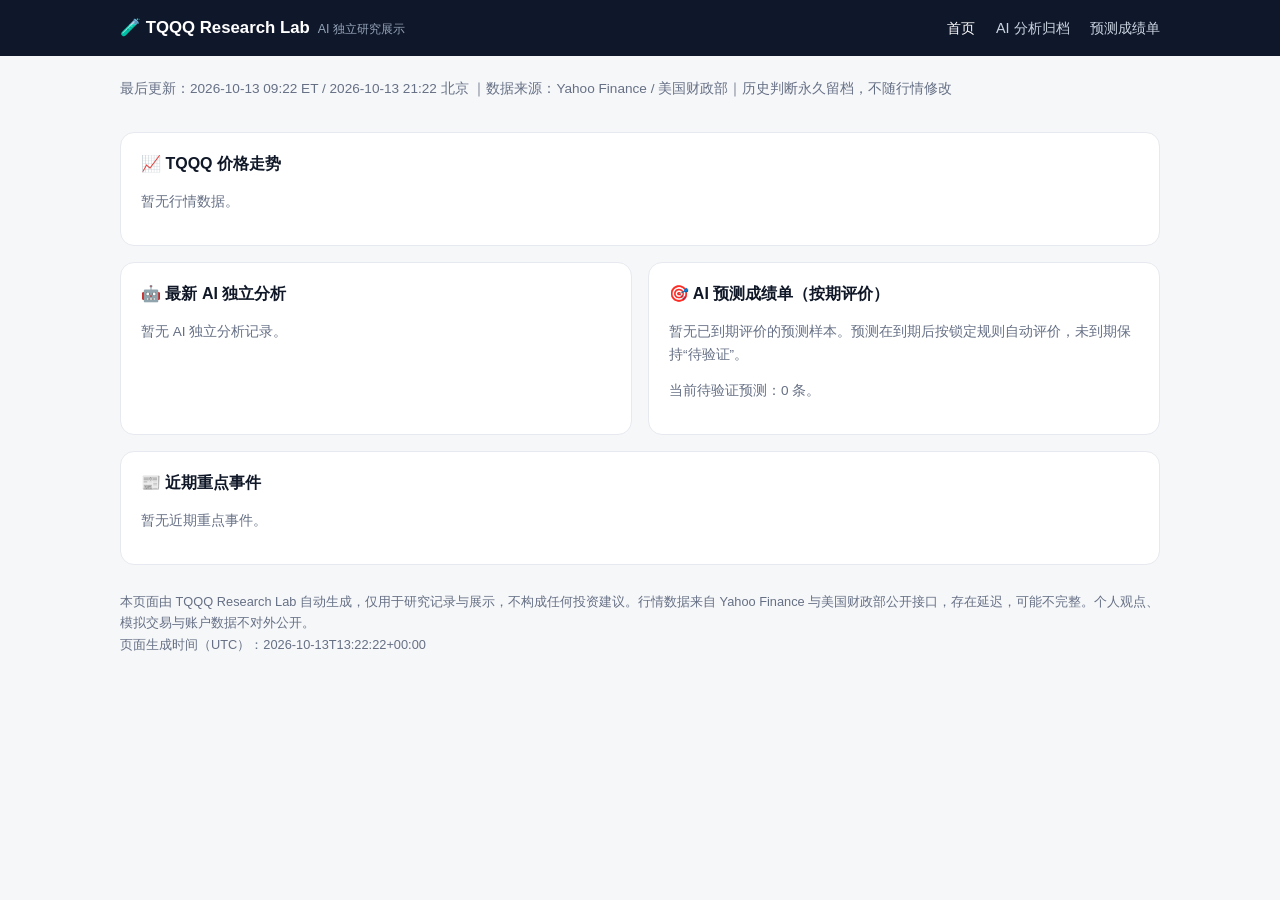
==== index.html @ 83ff10eb "site: 更新展示页 2026-10-13T13:22" ====
<!doctype html>
<html lang="zh-CN">
<head>
<meta charset="utf-8">
<meta name="viewport" content="width=device-width, initial-scale=1">
<title>TQQQ Research Lab · AI 独立研究展示</title>
<link rel="stylesheet" href="assets/style.css">
</head>
<body>
<header class="site-header"><div class="wrap">
  <div class="brand">🧪 TQQQ Research Lab<span class="tag">AI 独立研究展示</span></div>
  <nav>
    <a href="index.html" style="color:#fff">首页</a>
    <a href="analysis/index.html">AI 分析归档</a>
    <a href="forecasts.html">预测成绩单</a>
  </nav>
</div></header>
<main class="wrap">

<div class="meta">最后更新：2026-10-13 09:22 ET / 2026-10-13 21:22 北京
 ｜数据来源：Yahoo Finance / 美国财政部｜历史判断永久留档，不随行情修改</div>
<section class="grid"></section>
<section class="panel"><h3>📈 TQQQ 价格走势</h3><p class='muted'>暂无行情数据。</p></section>
<section class="two-col">
  <div class="panel"><h3>🤖 最新 AI 独立分析</h3><p class='muted'>暂无 AI 独立分析记录。</p></div>
  <div class="panel"><h3>🎯 AI 预测成绩单（按期评价）</h3><p class='muted'>暂无已到期评价的预测样本。预测在到期后按锁定规则自动评价，未到期保持“待验证”。</p><p class='muted'>当前待验证预测：0 条。</p></div>
</section>
<section class="panel"><h3>📰 近期重点事件</h3><p class='muted'>暂无近期重点事件。</p></section>

<footer>
  <div>本页面由 TQQQ Research Lab 自动生成，仅用于研究记录与展示，不构成任何投资建议。行情数据来自 Yahoo Finance 与美国财政部公开接口，存在延迟，可能不完整。个人观点、模拟交易与账户数据不对外公开。</div>
  <div>页面生成时间（UTC）：2026-10-13T13:22:22+00:00</div>
</footer>
</main>
</body>
</html>
---- assets/style.css ----
:root{--bg:#f6f7f9;--card:#ffffff;--line:#e6e9ef;--text:#101828;--muted:#667085;
  --bull:#1a7f37;--bull-bg:#e7f6ec;--bear:#b42318;--bear-bg:#fdecec;
  --neutral:#475467;--neutral-bg:#eef1f5;--uncertain:#b26a00;--uncertain-bg:#fff6e5;
  --accent:#1d4ed8;--accent-bg:#ecf3fd;}
*{box-sizing:border-box}
body{margin:0;background:var(--bg);color:var(--text);
  font-family:-apple-system,BlinkMacSystemFont,"Segoe UI","PingFang SC",
  "Microsoft YaHei",sans-serif;line-height:1.65}
.site-header{background:#0f172a;color:#fff;padding:14px 0}
.site-header .wrap{display:flex;justify-content:space-between;align-items:center;
  flex-wrap:wrap;gap:8px}
.brand{font-weight:700;font-size:1.05rem}
.brand .tag{font-weight:400;font-size:.78rem;color:#94a3b8;margin-left:8px}
.site-header nav a{color:#cbd5e1;margin-left:16px;text-decoration:none;font-size:.9rem}
.site-header nav a:hover{color:#fff}
.wrap{max-width:1080px;margin:0 auto;padding:0 20px}
main.wrap{padding-top:22px;padding-bottom:40px}
.meta{color:var(--muted);font-size:.85rem;margin-bottom:16px}
.grid{display:grid;grid-template-columns:repeat(auto-fit,minmax(150px,1fr));gap:12px}
.card{background:var(--card);border:1px solid var(--line);border-radius:12px;
  padding:12px 14px}
.card .k{color:var(--muted);font-size:.8rem}
.card .v{font-size:1.25rem;font-weight:700;margin-top:2px}
.card .d{font-size:.8rem;margin-top:2px}
.up{color:var(--bull)}.down{color:var(--bear)}
.panel{background:var(--card);border:1px solid var(--line);border-radius:14px;
  padding:18px 20px;margin-top:16px}
.panel h3{margin:0 0 10px 0;font-size:1rem}
.two-col{display:grid;grid-template-columns:1fr 1fr;gap:16px}
@media(max-width:820px){.two-col{grid-template-columns:1fr}}
.chip{display:inline-block;padding:2px 10px;border-radius:999px;font-size:.78rem;
  font-weight:600;margin-right:6px}
.bull{background:var(--bull-bg);color:var(--bull)}
.bear{background:var(--bear-bg);color:var(--bear)}
.neutral{background:var(--neutral-bg);color:var(--neutral)}
.uncertain{background:var(--uncertain-bg);color:var(--uncertain)}
.accent{background:var(--accent-bg);color:var(--accent)}
.muted{color:var(--muted);font-size:.85rem}
.bar{height:10px;border-radius:6px;background:var(--neutral-bg);overflow:hidden;
  margin:4px 0 10px}
.bar span{display:block;height:100%;background:var(--accent)}
table{width:100%;border-collapse:collapse;font-size:.86rem}
th,td{padding:6px 8px;border-bottom:1px solid var(--line);text-align:left}
th{color:var(--muted);font-weight:600}
details{border:1px solid var(--line);border-radius:10px;padding:8px 12px;
  margin-top:8px;background:#fff}
details summary{cursor:pointer;font-weight:600}
.hcall{border:1px solid var(--line);border-radius:12px;padding:12px;background:#fff}
.small{font-size:.82rem;color:var(--muted)}
footer{color:var(--muted);font-size:.8rem;margin-top:26px;line-height:1.7}
a{color:var(--accent)}
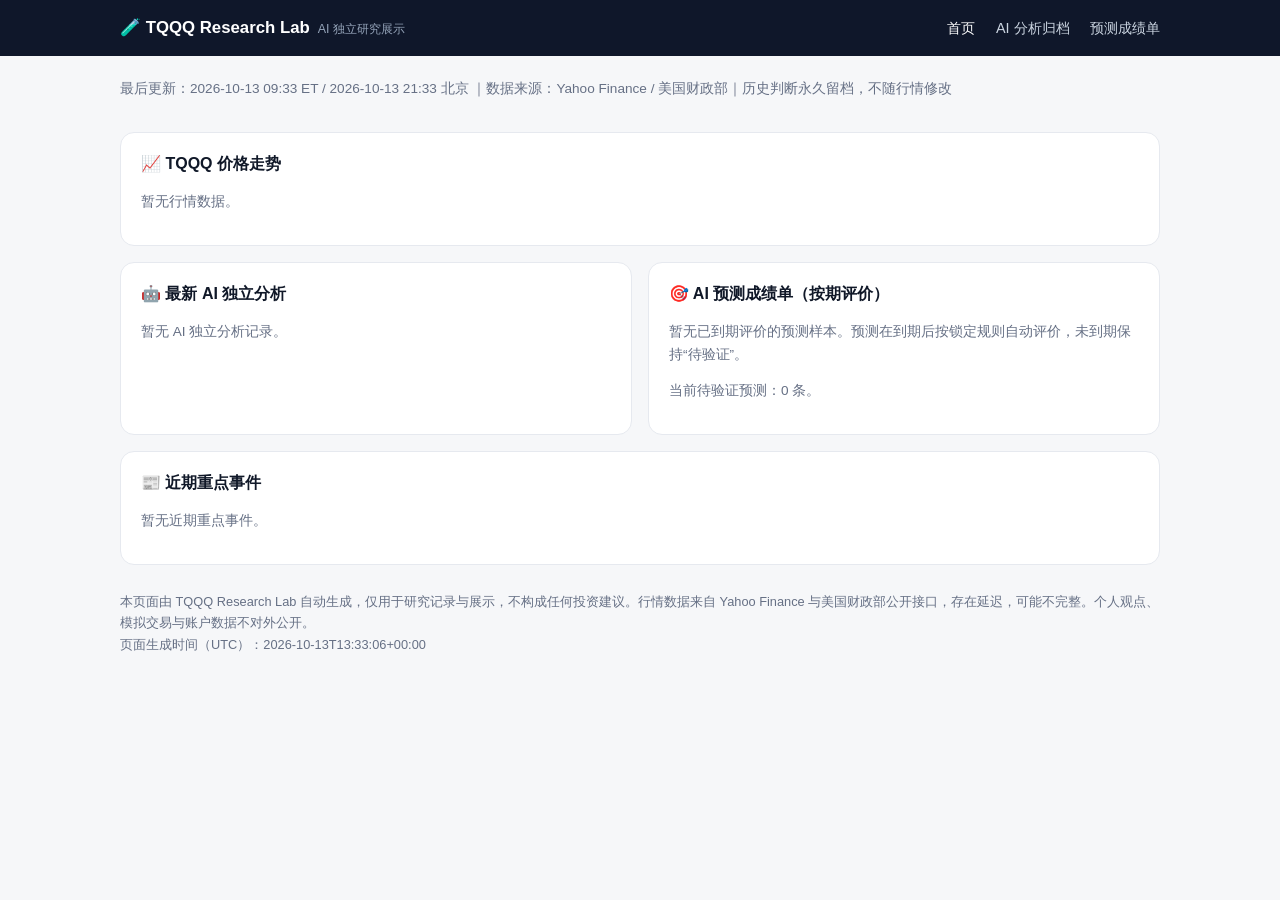
==== commit 01359d34: "site: 更新展示页 2026-10-13T13:33" ====
--- a/index.html
+++ b/index.html
@@ -17,7 +17,7 @@
 </div></header>
 <main class="wrap">
 
-<div class="meta">最后更新：2026-10-13 09:22 ET / 2026-10-13 21:22 北京
+<div class="meta">最后更新：2026-10-13 09:33 ET / 2026-10-13 21:33 北京
  ｜数据来源：Yahoo Finance / 美国财政部｜历史判断永久留档，不随行情修改</div>
 <section class="grid"></section>
 <section class="panel"><h3>📈 TQQQ 价格走势</h3><p class='muted'>暂无行情数据。</p></section>
@@ -29,7 +29,7 @@
 
 <footer>
   <div>本页面由 TQQQ Research Lab 自动生成，仅用于研究记录与展示，不构成任何投资建议。行情数据来自 Yahoo Finance 与美国财政部公开接口，存在延迟，可能不完整。个人观点、模拟交易与账户数据不对外公开。</div>
-  <div>页面生成时间（UTC）：2026-10-13T13:22:22+00:00</div>
+  <div>页面生成时间（UTC）：2026-10-13T13:33:06+00:00</div>
 </footer>
 </main>
 </body>
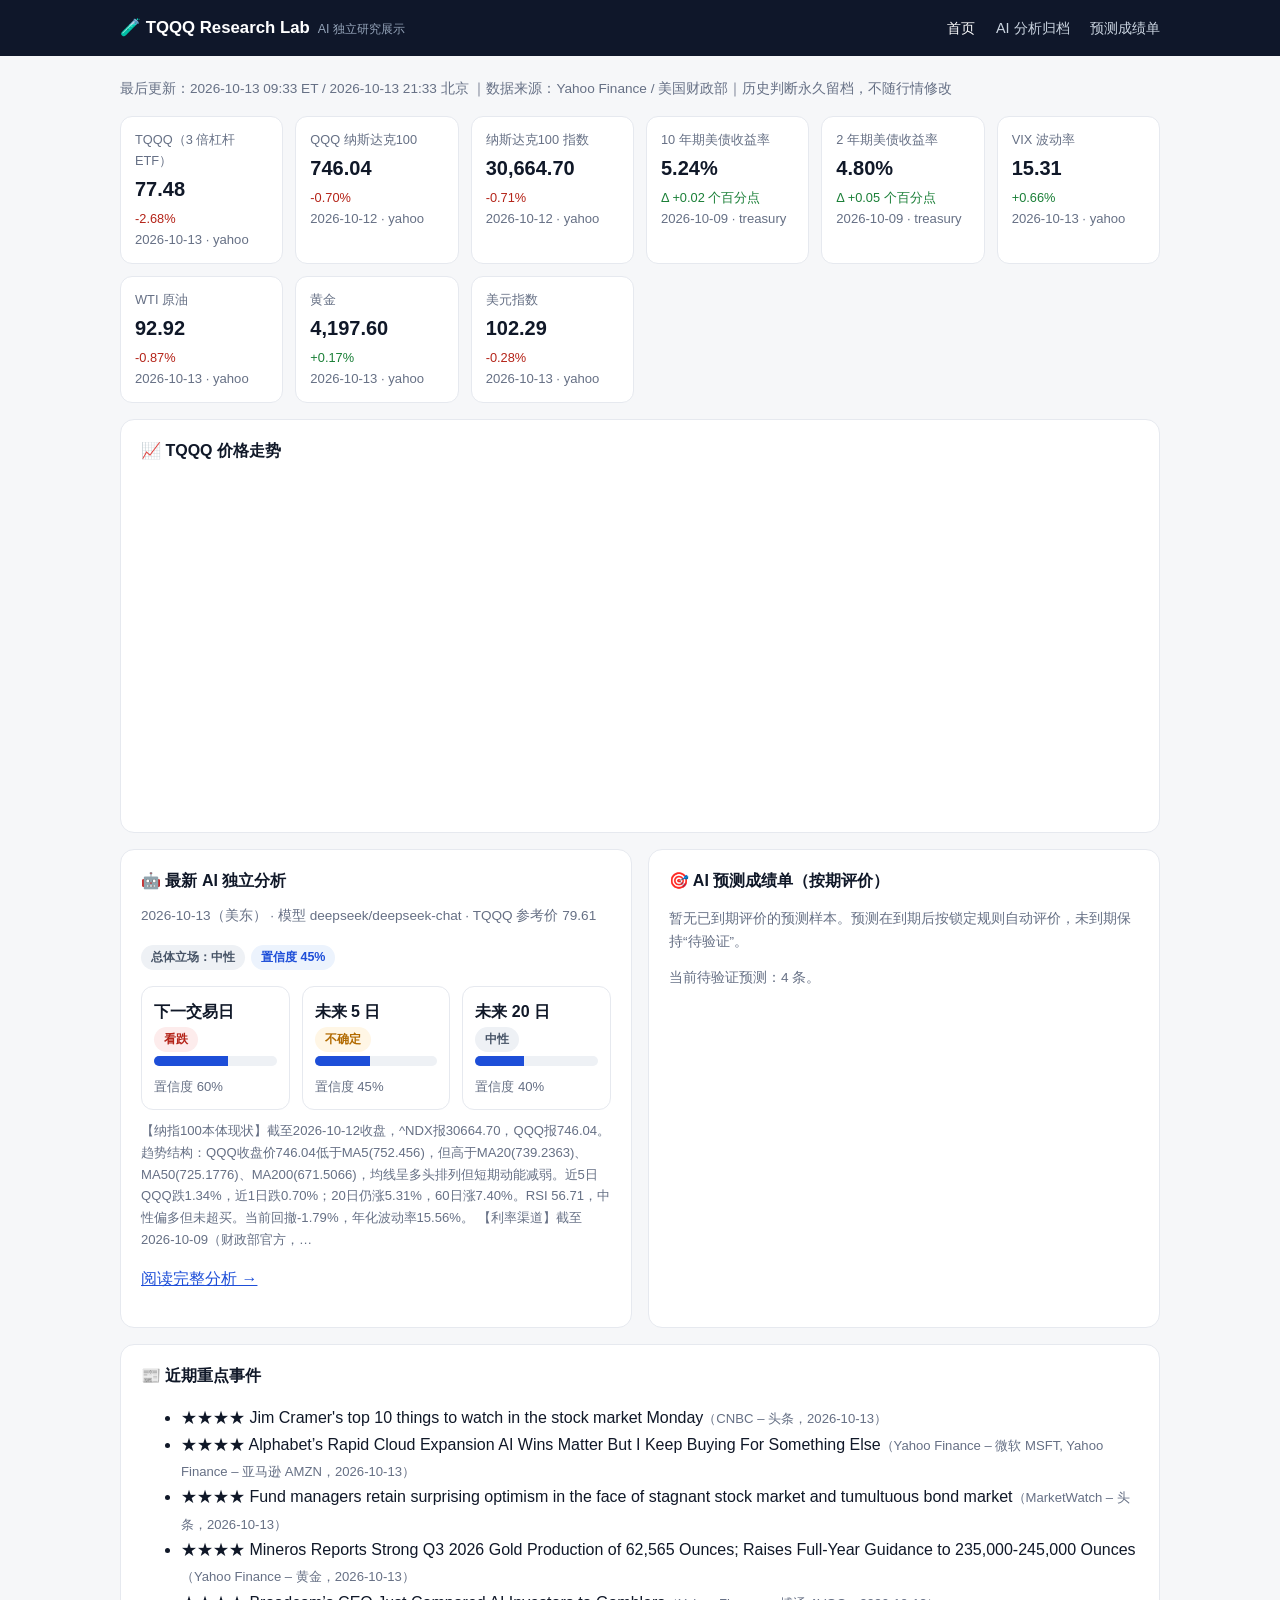
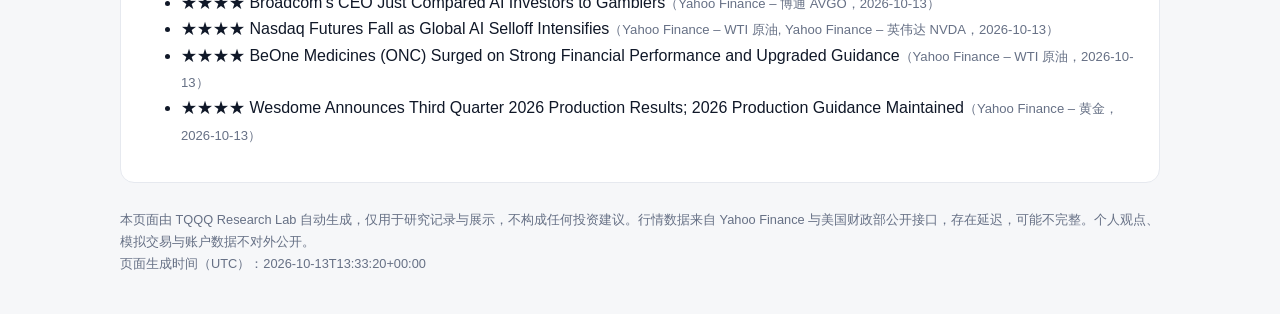
==== commit 63b35d69: "site: 更新展示页 2026-10-13T13:33" ====
--- a/index.html
+++ b/index.html
@@ -19,17 +19,20 @@
 
 <div class="meta">最后更新：2026-10-13 09:33 ET / 2026-10-13 21:33 北京
  ｜数据来源：Yahoo Finance / 美国财政部｜历史判断永久留档，不随行情修改</div>
-<section class="grid"></section>
-<section class="panel"><h3>📈 TQQQ 价格走势</h3><p class='muted'>暂无行情数据。</p></section>
+<section class="grid"><div class='card'><div class='k'>TQQQ（3 倍杠杆 ETF）</div><div class='v'>77.48</div><div class='d down'>-2.68%</div><div class='small'>2026-10-13 · yahoo</div></div><div class='card'><div class='k'>QQQ 纳斯达克100</div><div class='v'>746.04</div><div class='d down'>-0.70%</div><div class='small'>2026-10-12 · yahoo</div></div><div class='card'><div class='k'>纳斯达克100 指数</div><div class='v'>30,664.70</div><div class='d down'>-0.71%</div><div class='small'>2026-10-12 · yahoo</div></div><div class='card'><div class='k'>10 年期美债收益率</div><div class='v'>5.24%</div><div class='d up'>Δ +0.02 个百分点</div><div class='small'>2026-10-09 · treasury</div></div><div class='card'><div class='k'>2 年期美债收益率</div><div class='v'>4.80%</div><div class='d up'>Δ +0.05 个百分点</div><div class='small'>2026-10-09 · treasury</div></div><div class='card'><div class='k'>VIX 波动率</div><div class='v'>15.31</div><div class='d up'>+0.66%</div><div class='small'>2026-10-13 · yahoo</div></div><div class='card'><div class='k'>WTI 原油</div><div class='v'>92.92</div><div class='d down'>-0.87%</div><div class='small'>2026-10-13 · yahoo</div></div><div class='card'><div class='k'>黄金</div><div class='v'>4,197.60</div><div class='d up'>+0.17%</div><div class='small'>2026-10-13 · yahoo</div></div><div class='card'><div class='k'>美元指数</div><div class='v'>102.29</div><div class='d down'>-0.28%</div><div class='small'>2026-10-13 · yahoo</div></div></section>
+<section class="panel"><h3>📈 TQQQ 价格走势</h3><div style="height:340px; width:100%;">                        <script>window.PlotlyConfig = {MathJaxConfig: 'local'};</script>
+        <script charset="utf-8" src="https://cdn.plot.ly/plotly-4.1.1.min.js" integrity="sha256-O24V1F27f8pb0glCkelh3cVHLNiHAJ5gCaVtq2aNch8=" crossorigin="anonymous"></script>                <div id="89730c7a-fa90-43c0-b412-bf620b479df8" class="plotly-graph-div" style="height:100%; width:100%;"></div>            <script>                window.PLOTLYENV=window.PLOTLYENV || {};                                if (document.getElementById("89730c7a-fa90-43c0-b412-bf620b479df8")) {                    Plotly.newPlot(                        "89730c7a-fa90-43c0-b412-bf620b479df8",                        [{"fill":"tozeroy","fillcolor":"rgba(29,78,216,0.06)","line":{"color":"#1d4ed8","width":2},"name":"TQQQ","x":["2026-01-27","2026-01-28","2026-01-29","2026-01-30","2026-02-02","2026-02-03","2026-02-04","2026-02-05","2026-02-06","2026-02-09","2026-02-10","2026-02-11","2026-02-12","2026-02-13","2026-02-17","2026-02-18","2026-02-19","2026-02-20","2026-02-23","2026-02-24","2026-02-25","2026-02-26","2026-02-27","2026-03-02","2026-03-03","2026-03-04","2026-03-05","2026-03-06","2026-03-09","2026-03-10","2026-03-11","2026-03-12","2026-03-13","2026-03-16","2026-03-17","2026-03-18","2026-03-19","2026-03-20","2026-03-23","2026-03-24","2026-03-25","2026-03-26","2026-03-27","2026-03-30","2026-03-31","2026-04-01","2026-04-02","2026-04-06","2026-04-07","2026-04-08","2026-04-09","2026-04-10","2026-04-13","2026-04-14","2026-04-15","2026-04-16","2026-04-17","2026-04-20","2026-04-21","2026-04-22","2026-04-23","2026-04-24","2026-04-27","2026-04-28","2026-04-29","2026-04-30","2026-05-01","2026-05-04","2026-05-05","2026-05-06","2026-05-07","2026-05-08","2026-05-11","2026-05-12","2026-05-13","2026-05-14","2026-05-15","2026-05-18","2026-05-19","2026-05-20","2026-05-21","2026-05-22","2026-05-26","2026-05-27","2026-05-28","2026-05-29","2026-06-01","2026-06-02","2026-06-03","2026-06-04","2026-06-05","2026-06-08","2026-06-09","2026-06-10","2026-06-11","2026-06-12","2026-06-15","2026-06-16","2026-06-17","2026-06-18","2026-06-22","2026-06-23","2026-06-24","2026-06-25","2026-06-26","2026-06-29","2026-06-30","2026-07-01","2026-07-02","2026-07-06","2026-07-07","2026-07-08","2026-07-09","2026-07-10","2026-07-13","2026-07-14","2026-07-15","2026-07-16","2026-07-17","2026-07-20","2026-07-21","2026-07-22","2026-07-23","2026-07-24","2026-07-27","2026-07-28","2026-07-29","2026-07-30","2026-07-31","2026-08-03","2026-08-04","2026-08-05","2026-08-06","2026-08-07","2026-08-10","2026-08-11","2026-08-12","2026-08-13","2026-08-14","2026-08-17","2026-08-18","2026-08-19","2026-08-20","2026-08-21","2026-08-24","2026-08-25","2026-08-26","2026-08-27","2026-08-28","2026-08-31","2026-09-01","2026-09-02","2026-09-03","2026-09-04","2026-09-08","2026-09-09","2026-09-10","2026-09-11","2026-09-14","2026-09-15","2026-09-16","2026-09-17","2026-09-18","2026-09-21","2026-09-22","2026-09-23","2026-09-24","2026-09-25","2026-09-28","2026-09-29","2026-09-30","2026-10-01","2026-10-02","2026-10-05","2026-10-06","2026-10-07","2026-10-08","2026-10-09","2026-10-12","2026-10-13"],"y":[56.540000915527344,57.060001373291016,56.040000915527344,54.0,55.099998474121094,52.52000045776367,49.7599983215332,47.63999938964844,50.59000015258789,51.7400016784668,51.02000045776367,51.400001525878906,48.2599983215332,48.470001220703125,48.349998474121094,49.38999938964844,48.83000183105469,50.060001373291016,48.2400016784668,49.779998779296875,51.869998931884766,50.04999923706055,49.52000045776367,49.70000076293945,48.099998474121094,50.2599983215332,49.79999923706055,47.540000915527344,49.38999938964844,49.400001525878906,49.349998474121094,46.83000183105469,45.93000030517578,47.459999084472656,48.15999984741211,46.099998474121094,45.689998626708984,43.08000183105469,44.56999969482422,43.619998931884766,44.38999938964844,41.22999954223633,38.779998779296875,37.88999938964844,41.68000030517578,43.22999954223633,43.33000183105469,44.099998474121094,44.150001525878906,48.0,48.959999084472656,49.16999816894531,50.65999984741211,53.40999984741211,55.650001525878906,56.43000030517578,58.59000015258789,58.08000183105469,57.400001525878906,60.209999084472656,59.220001220703125,62.560001373291016,62.63999938964844,60.7400016784668,61.86000061035156,63.540000915527344,65.30000305175781,64.91000366210938,67.38999938964844,71.56999969482422,71.33999633789062,76.27999877929688,76.95999908447266,74.95999908447266,77.23999786376953,78.94999694824219,75.33999633789062,74.31999969482422,72.93000030517578,76.51000213623047,76.94999694824219,77.83999633789062,81.94999694824219,81.66999816894531,83.68000030517578,84.55999755859375,86.04000091552734,87.22000122070312,86.55999755859375,85.22000122070312,73.05000305175781,76.2699966430664,73.72000122070312,69.2699966430664,76.01000213623047,77.5199966430664,84.58999633789062,79.93000030517578,77.54000091552734,82.87000274658203,82.58000183105469,74.44000244140625,73.30000305175781,74.94999694824219,71.83000183105469,77.19000244140625,81.0,77.45999908447266,73.3499984741211,76.41999816894531,72.2300033569336,72.72000122070312,76.33999633789062,77.02999877929688,72.63999938964844,75.0199966430664,74.44000244140625,70.73999786376953,67.52999877929688,67.6500015258789,71.37000274658203,70.27999877929688,66.30000305175781,64.0,63.400001525878906,61.560001373291016,57.75,63.29999923706055,64.62000274658203,67.95999908447266,74.81999969482422,72.83999633789062,72.02999877929688,74.47000122070312,73.80000305175781,73.05999755859375,74.5999984741211,77.1500015258789,76.79000091552734,76.4000015258789,72.52999877929688,72.05999755859375,70.4800033569336,71.16999816894531,69.01000213623047,70.2699966430664,70.47000122070312,73.30000305175781,71.8499984741211,71.91999816894531,69.1500015258789,69.5999984741211,72.02999877929688,72.37000274658203,72.16000366210938,71.55000305175781,69.20999908447266,70.9800033569336,69.2699966430664,67.9000015258789,67.93000030517578,71.37999725341797,72.63999938964844,78.91000366210938,80.83000183105469,78.66000366210938,78.58000183105469,79.5999984741211,77.04000091552734,77.45999908447266,78.02999877929688,78.7300033569336,81.01000213623047,83.12000274658203,84.25,83.62000274658203,80.2300033569336,81.27999877929688,79.61000061035156,77.4800033569336],"type":"scatter"}],                        {"height":340,"margin":{"b":30,"l":40,"r":12,"t":28},"showlegend":false,"template":{"data":{"barpolar":[{"marker":{"line":{"color":"white","width":0.5},"pattern":{"fillmode":"overlay","size":10,"solidity":0.2}},"type":"barpolar"}],"bar":[{"error_x":{"color":"#2a3f5f"},"error_y":{"color":"#2a3f5f"},"marker":{"line":{"color":"white","width":0.5},"pattern":{"fillmode":"overlay","size":10,"solidity":0.2}},"type":"bar"}],"carpet":[{"aaxis":{"endlinecolor":"#2a3f5f","gridcolor":"#C8D4E3","linecolor":"#C8D4E3","minorgridcolor":"#C8D4E3","startlinecolor":"#2a3f5f"},"baxis":{"endlinecolor":"#2a3f5f","gridcolor":"#C8D4E3","linecolor":"#C8D4E3","minorgridcolor":"#C8D4E3","startlinecolor":"#2a3f5f"},"type":"carpet"}],"choropleth":[{"colorbar":{"outlinewidth":0,"ticks":""},"type":"choropleth"}],"contourcarpet":[{"colorbar":{"outlinewidth":0,"ticks":""},"type":"contourcarpet"}],"contour":[{"colorbar":{"outlinewidth":0,"ticks":""},"colorscale":[[0.0,"#0d0887"],[0.1111111111111111,"#46039f"],[0.2222222222222222,"#7201a8"],[0.3333333333333333,"#9c179e"],[0.4444444444444444,"#bd3786"],[0.5555555555555556,"#d8576b"],[0.6666666666666666,"#ed7953"],[0.7777777777777778,"#fb9f3a"],[0.8888888888888888,"#fdca26"],[1.0,"#f0f921"]],"type":"contour"}],"heatmap":[{"colorbar":{"outlinewidth":0,"ticks":""},"colorscale":[[0.0,"#0d0887"],[0.1111111111111111,"#46039f"],[0.2222222222222222,"#7201a8"],[0.3333333333333333,"#9c179e"],[0.4444444444444444,"#bd3786"],[0.5555555555555556,"#d8576b"],[0.6666666666666666,"#ed7953"],[0.7777777777777778,"#fb9f3a"],[0.8888888888888888,"#fdca26"],[1.0,"#f0f921"]],"type":"heatmap"}],"histogram2dcontour":[{"colorbar":{"outlinewidth":0,"ticks":""},"colorscale":[[0.0,"#0d0887"],[0.1111111111111111,"#46039f"],[0.2222222222222222,"#7201a8"],[0.3333333333333333,"#9c179e"],[0.4444444444444444,"#bd3786"],[0.5555555555555556,"#d8576b"],[0.6666666666666666,"#ed7953"],[0.7777777777777778,"#fb9f3a"],[0.8888888888888888,"#fdca26"],[1.0,"#f0f921"]],"type":"histogram2dcontour"}],"histogram2d":[{"colorbar":{"outlinewidth":0,"ticks":""},"colorscale":[[0.0,"#0d0887"],[0.1111111111111111,"#46039f"],[0.2222222222222222,"#7201a8"],[0.3333333333333333,"#9c179e"],[0.4444444444444444,"#bd3786"],[0.5555555555555556,"#d8576b"],[0.6666666666666666,"#ed7953"],[0.7777777777777778,"#fb9f3a"],[0.8888888888888888,"#fdca26"],[1.0,"#f0f921"]],"type":"histogram2d"}],"histogram":[{"marker":{"pattern":{"fillmode":"overlay","size":10,"solidity":0.2}},"type":"histogram"}],"mesh3d":[{"colorbar":{"outlinewidth":0,"ticks":""},"type":"mesh3d"}],"parcoords":[{"line":{"colorbar":{"outlinewidth":0,"ticks":""}},"type":"parcoords"}],"pie":[{"automargin":true,"type":"pie"}],"scatter3d":[{"line":{"colorbar":{"outlinewidth":0,"ticks":""}},"marker":{"colorbar":{"outlinewidth":0,"ticks":""}},"type":"scatter3d"}],"scattercarpet":[{"marker":{"colorbar":{"outlinewidth":0,"ticks":""}},"type":"scattercarpet"}],"scattergeo":[{"marker":{"colorbar":{"outlinewidth":0,"ticks":""}},"type":"scattergeo"}],"scattergl":[{"marker":{"colorbar":{"outlinewidth":0,"ticks":""}},"type":"scattergl"}],"scattermap":[{"marker":{"colorbar":{"outlinewidth":0,"ticks":""}},"type":"scattermap"}],"scatterpolargl":[{"marker":{"colorbar":{"outlinewidth":0,"ticks":""}},"type":"scatterpolargl"}],"scatterpolar":[{"marker":{"colorbar":{"outlinewidth":0,"ticks":""}},"type":"scatterpolar"}],"scatter":[{"fillpattern":{"fillmode":"overlay","size":10,"solidity":0.2},"type":"scatter"}],"scatterternary":[{"marker":{"colorbar":{"outlinewidth":0,"ticks":""}},"type":"scatterternary"}],"surface":[{"colorbar":{"outlinewidth":0,"ticks":""},"colorscale":[[0.0,"#0d0887"],[0.1111111111111111,"#46039f"],[0.2222222222222222,"#7201a8"],[0.3333333333333333,"#9c179e"],[0.4444444444444444,"#bd3786"],[0.5555555555555556,"#d8576b"],[0.6666666666666666,"#ed7953"],[0.7777777777777778,"#fb9f3a"],[0.8888888888888888,"#fdca26"],[1.0,"#f0f921"]],"type":"surface"}],"table":[{"cells":{"fill":{"color":"#EBF0F8"},"line":{"color":"white"}},"header":{"fill":{"color":"#C8D4E3"},"line":{"color":"white"}},"type":"table"}]},"layout":{"annotationdefaults":{"arrowcolor":"#2a3f5f","arrowhead":0,"arrowwidth":1},"autotypenumbers":"strict","coloraxis":{"colorbar":{"outlinewidth":0,"ticks":""}},"colorscale":{"diverging":[[0,"#8e0152"],[0.1,"#c51b7d"],[0.2,"#de77ae"],[0.3,"#f1b6da"],[0.4,"#fde0ef"],[0.5,"#f7f7f7"],[0.6,"#e6f5d0"],[0.7,"#b8e186"],[0.8,"#7fbc41"],[0.9,"#4d9221"],[1,"#276419"]],"sequential":[[0.0,"#0d0887"],[0.1111111111111111,"#46039f"],[0.2222222222222222,"#7201a8"],[0.3333333333333333,"#9c179e"],[0.4444444444444444,"#bd3786"],[0.5555555555555556,"#d8576b"],[0.6666666666666666,"#ed7953"],[0.7777777777777778,"#fb9f3a"],[0.8888888888888888,"#fdca26"],[1.0,"#f0f921"]],"sequentialminus":[[0.0,"#0d0887"],[0.1111111111111111,"#46039f"],[0.2222222222222222,"#7201a8"],[0.3333333333333333,"#9c179e"],[0.4444444444444444,"#bd3786"],[0.5555555555555556,"#d8576b"],[0.6666666666666666,"#ed7953"],[0.7777777777777778,"#fb9f3a"],[0.8888888888888888,"#fdca26"],[1.0,"#f0f921"]]},"colorway":["#636efa","#EF553B","#00cc96","#ab63fa","#FFA15A","#19d3f3","#FF6692","#B6E880","#FF97FF","#FECB52"],"font":{"color":"#2a3f5f"},"geo":{"bgcolor":"white","lakecolor":"white","landcolor":"white","showlakes":true,"showland":true,"subunitcolor":"#C8D4E3"},"hoverlabel":{"align":"left"},"hovermode":"closest","paper_bgcolor":"white","plot_bgcolor":"white","polar":{"angularaxis":{"gridcolor":"#EBF0F8","linecolor":"#EBF0F8","ticks":""},"bgcolor":"white","radialaxis":{"gridcolor":"#EBF0F8","linecolor":"#EBF0F8","ticks":""}},"scene":{"xaxis":{"backgroundcolor":"white","gridcolor":"#DFE8F3","gridwidth":2,"linecolor":"#EBF0F8","showbackground":true,"ticks":"","zerolinecolor":"#EBF0F8"},"yaxis":{"backgroundcolor":"white","gridcolor":"#DFE8F3","gridwidth":2,"linecolor":"#EBF0F8","showbackground":true,"ticks":"","zerolinecolor":"#EBF0F8"},"zaxis":{"backgroundcolor":"white","gridcolor":"#DFE8F3","gridwidth":2,"linecolor":"#EBF0F8","showbackground":true,"ticks":"","zerolinecolor":"#EBF0F8"}},"shapedefaults":{"line":{"color":"#2a3f5f"}},"ternary":{"aaxis":{"gridcolor":"#DFE8F3","linecolor":"#A2B1C6","ticks":""},"baxis":{"gridcolor":"#DFE8F3","linecolor":"#A2B1C6","ticks":""},"bgcolor":"white","caxis":{"gridcolor":"#DFE8F3","linecolor":"#A2B1C6","ticks":""}},"title":{"x":0.05},"xaxis":{"automargin":true,"gridcolor":"#EBF0F8","linecolor":"#EBF0F8","ticks":"","title":{"standoff":15},"zerolinecolor":"#EBF0F8","zerolinewidth":2},"yaxis":{"automargin":true,"gridcolor":"#EBF0F8","linecolor":"#EBF0F8","ticks":"","title":{"standoff":15},"zerolinecolor":"#EBF0F8","zerolinewidth":2}}},"title":{"text":"TQQQ \u8fd1 180 \u4e2a\u4ea4\u6613\u65e5"}},                        {"displayModeBar": false, "staticPlot": true, "responsive": true}                    )                };            </script>        </div></section>
 <section class="two-col">
-  <div class="panel"><h3>🤖 最新 AI 独立分析</h3><p class='muted'>暂无 AI 独立分析记录。</p></div>
-  <div class="panel"><h3>🎯 AI 预测成绩单（按期评价）</h3><p class='muted'>暂无已到期评价的预测样本。预测在到期后按锁定规则自动评价，未到期保持“待验证”。</p><p class='muted'>当前待验证预测：0 条。</p></div>
+  <div class="panel"><h3>🤖 最新 AI 独立分析</h3><div class='muted'>2026-10-13（美东） · 模型 deepseek/deepseek-chat · TQQQ 参考价 79.61</div><p><span class='chip neutral'>总体立场：中性</span><span class='chip accent'>置信度 45%</span></p><div class='grid' style='grid-template-columns:repeat(3,1fr)'><div class='hcall'><b>下一交易日</b><span class='chip bear'>看跌</span><div class='bar'><span style='width:60%'></span></div><div class='small'>置信度 60%</div></div><div class='hcall'><b>未来 5 日</b><span class='chip uncertain'>不确定</span><div class='bar'><span style='width:45%'></span></div><div class='small'>置信度 45%</div></div><div class='hcall'><b>未来 20 日</b><span class='chip neutral'>中性</span><div class='bar'><span style='width:40%'></span></div><div class='small'>置信度 40%</div></div></div><p class='small' style='margin-top:10px'>【纳指100本体现状】截至2026-10-12收盘，^NDX报30664.70，QQQ报746.04。趋势结构：QQQ收盘价746.04低于MA5(752.456)，但高于MA20(739.2363)、MA50(725.1776)、MA200(671.5066)，均线呈多头排列但短期动能减弱。近5日QQQ跌1.34%，近1日跌0.70%；20日仍涨5.31%，60日涨7.40%。RSI 56.71，中性偏多但未超买。当前回撤-1.79%，年化波动率15.56%。
+
+【利率渠道】截至2026-10-09（财政部官方，…</p><p><a href='analysis/2026-10-13.html'>阅读完整分析 →</a></p></div>
+  <div class="panel"><h3>🎯 AI 预测成绩单（按期评价）</h3><p class='muted'>暂无已到期评价的预测样本。预测在到期后按锁定规则自动评价，未到期保持“待验证”。</p><p class='muted'>当前待验证预测：4 条。</p></div>
 </section>
-<section class="panel"><h3>📰 近期重点事件</h3><p class='muted'>暂无近期重点事件。</p></section>
+<section class="panel"><h3>📰 近期重点事件</h3><ul><li>★★★★ Jim Cramer&#x27;s top 10 things to watch in the stock market Monday<span class='small'>（CNBC – 头条，2026-10-13）</span></li><li>★★★★ Alphabet’s Rapid Cloud Expansion AI Wins Matter But I Keep Buying For Something Else<span class='small'>（Yahoo Finance – 微软 MSFT, Yahoo Finance – 亚马逊 AMZN，2026-10-13）</span></li><li>★★★★ Fund managers retain surprising optimism in the face of stagnant stock market and tumultuous bond market<span class='small'>（MarketWatch – 头条，2026-10-13）</span></li><li>★★★★ Mineros Reports Strong Q3 2026 Gold Production of 62,565 Ounces;  Raises Full-Year Guidance to 235,000-245,000 Ounces<span class='small'>（Yahoo Finance – 黄金，2026-10-13）</span></li><li>★★★★ Broadcom’s CEO Just Compared AI Investors to Gamblers<span class='small'>（Yahoo Finance – 博通 AVGO，2026-10-13）</span></li><li>★★★★ Nasdaq Futures Fall as Global AI Selloff Intensifies<span class='small'>（Yahoo Finance – WTI 原油, Yahoo Finance – 英伟达 NVDA，2026-10-13）</span></li><li>★★★★ BeOne Medicines (ONC) Surged on Strong Financial Performance and Upgraded Guidance<span class='small'>（Yahoo Finance – WTI 原油，2026-10-13）</span></li><li>★★★★ Wesdome Announces Third Quarter 2026 Production Results; 2026 Production Guidance Maintained<span class='small'>（Yahoo Finance – 黄金，2026-10-13）</span></li></ul></section>
 
 <footer>
   <div>本页面由 TQQQ Research Lab 自动生成，仅用于研究记录与展示，不构成任何投资建议。行情数据来自 Yahoo Finance 与美国财政部公开接口，存在延迟，可能不完整。个人观点、模拟交易与账户数据不对外公开。</div>
-  <div>页面生成时间（UTC）：2026-10-13T13:33:06+00:00</div>
+  <div>页面生成时间（UTC）：2026-10-13T13:33:20+00:00</div>
 </footer>
 </main>
 </body>
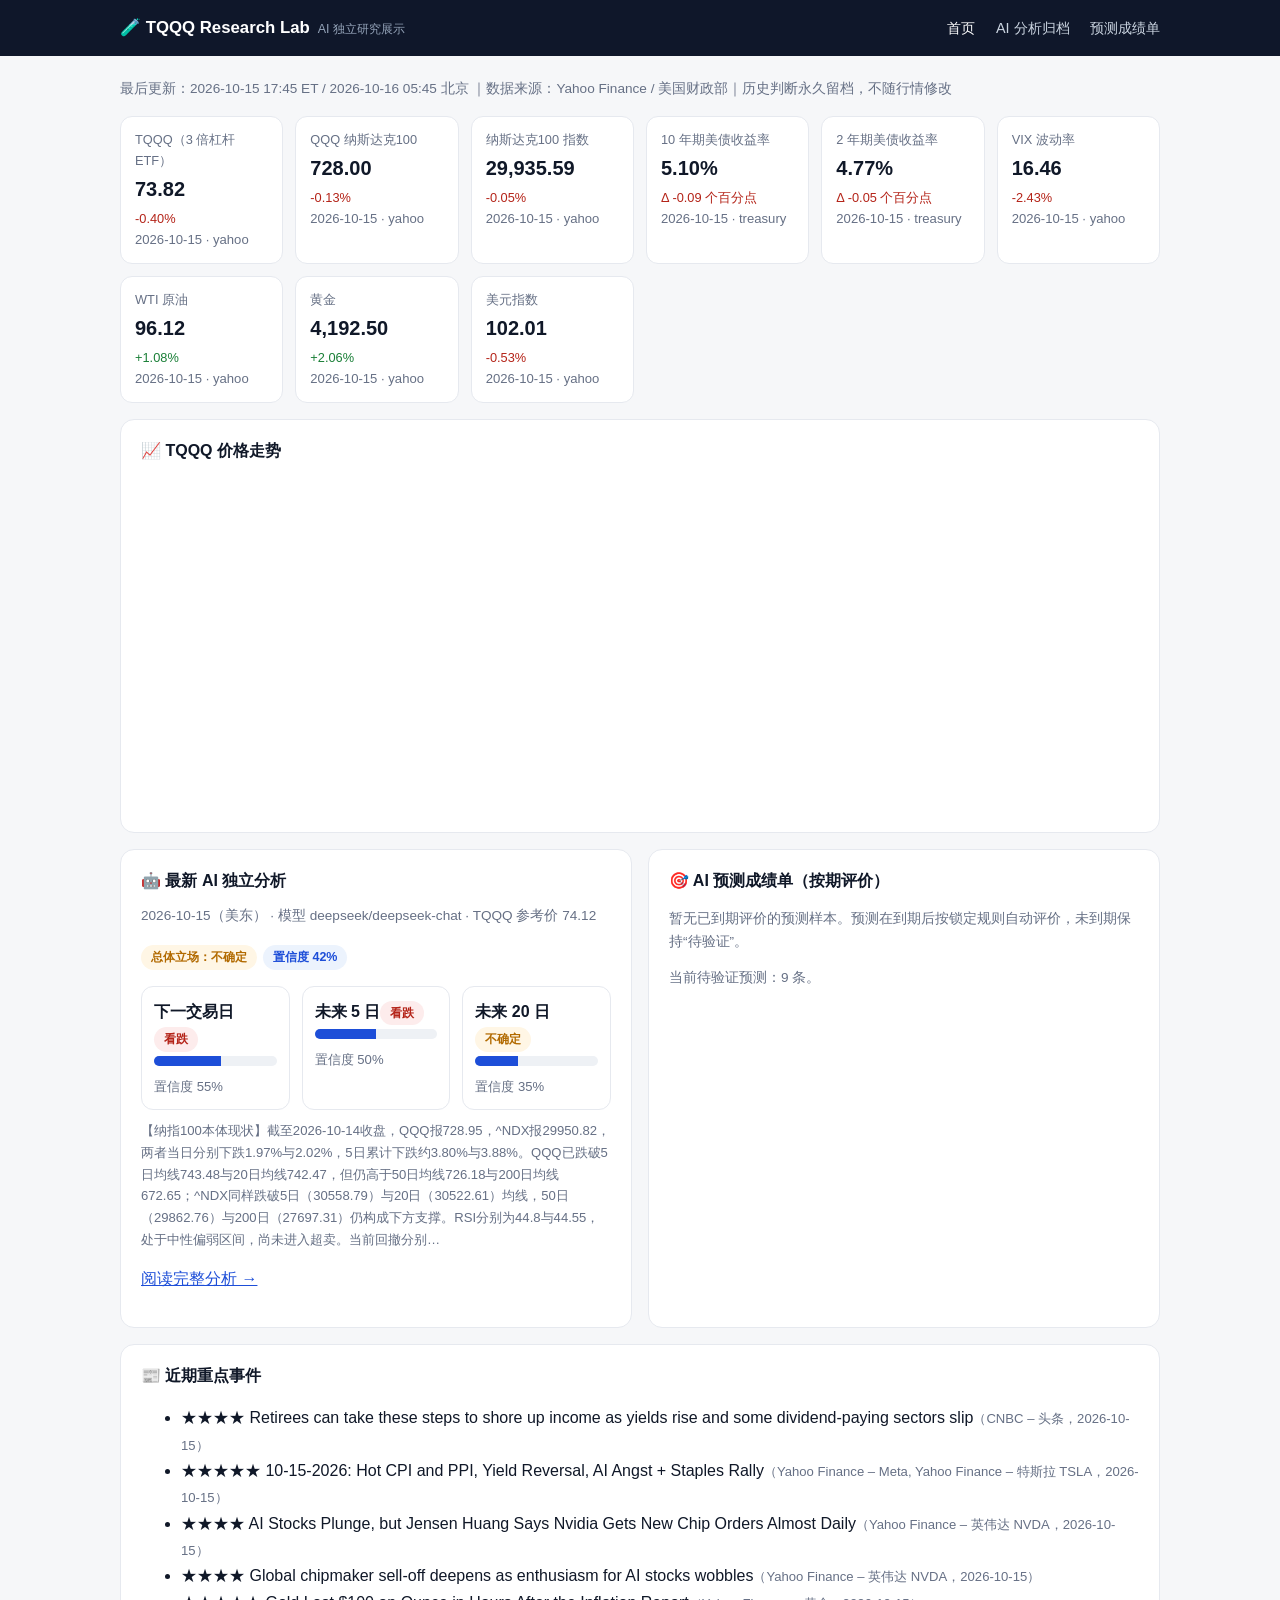
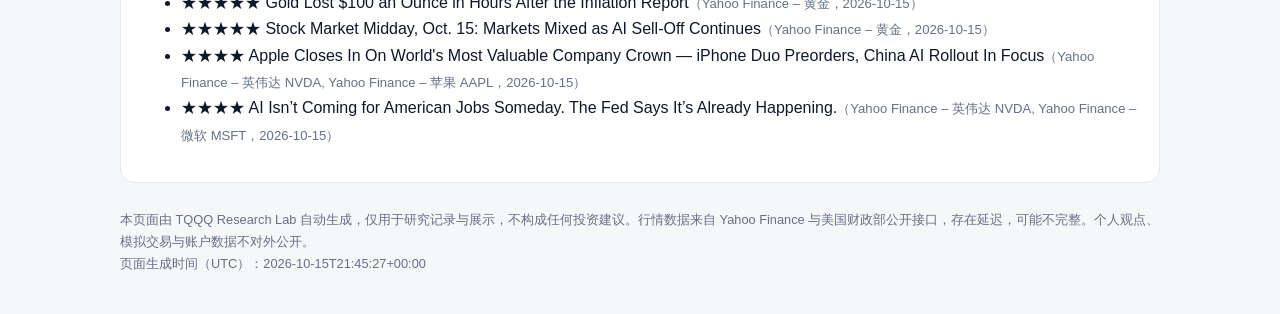
==== commit 52197375: "site: 更新展示页 2026-10-15T21:45" ====
--- a/index.html
+++ b/index.html
@@ -17,22 +17,20 @@
 </div></header>
 <main class="wrap">
 
-<div class="meta">最后更新：2026-10-13 09:33 ET / 2026-10-13 21:33 北京
+<div class="meta">最后更新：2026-10-15 17:45 ET / 2026-10-16 05:45 北京
  ｜数据来源：Yahoo Finance / 美国财政部｜历史判断永久留档，不随行情修改</div>
-<section class="grid"><div class='card'><div class='k'>TQQQ（3 倍杠杆 ETF）</div><div class='v'>77.48</div><div class='d down'>-2.68%</div><div class='small'>2026-10-13 · yahoo</div></div><div class='card'><div class='k'>QQQ 纳斯达克100</div><div class='v'>746.04</div><div class='d down'>-0.70%</div><div class='small'>2026-10-12 · yahoo</div></div><div class='card'><div class='k'>纳斯达克100 指数</div><div class='v'>30,664.70</div><div class='d down'>-0.71%</div><div class='small'>2026-10-12 · yahoo</div></div><div class='card'><div class='k'>10 年期美债收益率</div><div class='v'>5.24%</div><div class='d up'>Δ +0.02 个百分点</div><div class='small'>2026-10-09 · treasury</div></div><div class='card'><div class='k'>2 年期美债收益率</div><div class='v'>4.80%</div><div class='d up'>Δ +0.05 个百分点</div><div class='small'>2026-10-09 · treasury</div></div><div class='card'><div class='k'>VIX 波动率</div><div class='v'>15.31</div><div class='d up'>+0.66%</div><div class='small'>2026-10-13 · yahoo</div></div><div class='card'><div class='k'>WTI 原油</div><div class='v'>92.92</div><div class='d down'>-0.87%</div><div class='small'>2026-10-13 · yahoo</div></div><div class='card'><div class='k'>黄金</div><div class='v'>4,197.60</div><div class='d up'>+0.17%</div><div class='small'>2026-10-13 · yahoo</div></div><div class='card'><div class='k'>美元指数</div><div class='v'>102.29</div><div class='d down'>-0.28%</div><div class='small'>2026-10-13 · yahoo</div></div></section>
+<section class="grid"><div class='card'><div class='k'>TQQQ（3 倍杠杆 ETF）</div><div class='v'>73.82</div><div class='d down'>-0.40%</div><div class='small'>2026-10-15 · yahoo</div></div><div class='card'><div class='k'>QQQ 纳斯达克100</div><div class='v'>728.00</div><div class='d down'>-0.13%</div><div class='small'>2026-10-15 · yahoo</div></div><div class='card'><div class='k'>纳斯达克100 指数</div><div class='v'>29,935.59</div><div class='d down'>-0.05%</div><div class='small'>2026-10-15 · yahoo</div></div><div class='card'><div class='k'>10 年期美债收益率</div><div class='v'>5.10%</div><div class='d down'>Δ -0.09 个百分点</div><div class='small'>2026-10-15 · treasury</div></div><div class='card'><div class='k'>2 年期美债收益率</div><div class='v'>4.77%</div><div class='d down'>Δ -0.05 个百分点</div><div class='small'>2026-10-15 · treasury</div></div><div class='card'><div class='k'>VIX 波动率</div><div class='v'>16.46</div><div class='d down'>-2.43%</div><div class='small'>2026-10-15 · yahoo</div></div><div class='card'><div class='k'>WTI 原油</div><div class='v'>96.12</div><div class='d up'>+1.08%</div><div class='small'>2026-10-15 · yahoo</div></div><div class='card'><div class='k'>黄金</div><div class='v'>4,192.50</div><div class='d up'>+2.06%</div><div class='small'>2026-10-15 · yahoo</div></div><div class='card'><div class='k'>美元指数</div><div class='v'>102.01</div><div class='d down'>-0.53%</div><div class='small'>2026-10-15 · yahoo</div></div></section>
 <section class="panel"><h3>📈 TQQQ 价格走势</h3><div style="height:340px; width:100%;">                        <script>window.PlotlyConfig = {MathJaxConfig: 'local'};</script>
-        <script charset="utf-8" src="https://cdn.plot.ly/plotly-4.1.1.min.js" integrity="sha256-O24V1F27f8pb0glCkelh3cVHLNiHAJ5gCaVtq2aNch8=" crossorigin="anonymous"></script>                <div id="89730c7a-fa90-43c0-b412-bf620b479df8" class="plotly-graph-div" style="height:100%; width:100%;"></div>            <script>                window.PLOTLYENV=window.PLOTLYENV || {};                                if (document.getElementById("89730c7a-fa90-43c0-b412-bf620b479df8")) {                    Plotly.newPlot(                        "89730c7a-fa90-43c0-b412-bf620b479df8",                        [{"fill":"tozeroy","fillcolor":"rgba(29,78,216,0.06)","line":{"color":"#1d4ed8","width":2},"name":"TQQQ","x":["2026-01-27","2026-01-28","2026-01-29","2026-01-30","2026-02-02","2026-02-03","2026-02-04","2026-02-05","2026-02-06","2026-02-09","2026-02-10","2026-02-11","2026-02-12","2026-02-13","2026-02-17","2026-02-18","2026-02-19","2026-02-20","2026-02-23","2026-02-24","2026-02-25","2026-02-26","2026-02-27","2026-03-02","2026-03-03","2026-03-04","2026-03-05","2026-03-06","2026-03-09","2026-03-10","2026-03-11","2026-03-12","2026-03-13","2026-03-16","2026-03-17","2026-03-18","2026-03-19","2026-03-20","2026-03-23","2026-03-24","2026-03-25","2026-03-26","2026-03-27","2026-03-30","2026-03-31","2026-04-01","2026-04-02","2026-04-06","2026-04-07","2026-04-08","2026-04-09","2026-04-10","2026-04-13","2026-04-14","2026-04-15","2026-04-16","2026-04-17","2026-04-20","2026-04-21","2026-04-22","2026-04-23","2026-04-24","2026-04-27","2026-04-28","2026-04-29","2026-04-30","2026-05-01","2026-05-04","2026-05-05","2026-05-06","2026-05-07","2026-05-08","2026-05-11","2026-05-12","2026-05-13","2026-05-14","2026-05-15","2026-05-18","2026-05-19","2026-05-20","2026-05-21","2026-05-22","2026-05-26","2026-05-27","2026-05-28","2026-05-29","2026-06-01","2026-06-02","2026-06-03","2026-06-04","2026-06-05","2026-06-08","2026-06-09","2026-06-10","2026-06-11","2026-06-12","2026-06-15","2026-06-16","2026-06-17","2026-06-18","2026-06-22","2026-06-23","2026-06-24","2026-06-25","2026-06-26","2026-06-29","2026-06-30","2026-07-01","2026-07-02","2026-07-06","2026-07-07","2026-07-08","2026-07-09","2026-07-10","2026-07-13","2026-07-14","2026-07-15","2026-07-16","2026-07-17","2026-07-20","2026-07-21","2026-07-22","2026-07-23","2026-07-24","2026-07-27","2026-07-28","2026-07-29","2026-07-30","2026-07-31","2026-08-03","2026-08-04","2026-08-05","2026-08-06","2026-08-07","2026-08-10","2026-08-11","2026-08-12","2026-08-13","2026-08-14","2026-08-17","2026-08-18","2026-08-19","2026-08-20","2026-08-21","2026-08-24","2026-08-25","2026-08-26","2026-08-27","2026-08-28","2026-08-31","2026-09-01","2026-09-02","2026-09-03","2026-09-04","2026-09-08","2026-09-09","2026-09-10","2026-09-11","2026-09-14","2026-09-15","2026-09-16","2026-09-17","2026-09-18","2026-09-21","2026-09-22","2026-09-23","2026-09-24","2026-09-25","2026-09-28","2026-09-29","2026-09-30","2026-10-01","2026-10-02","2026-10-05","2026-10-06","2026-10-07","2026-10-08","2026-10-09","2026-10-12","2026-10-13"],"y":[56.540000915527344,57.060001373291016,56.040000915527344,54.0,55.099998474121094,52.52000045776367,49.7599983215332,47.63999938964844,50.59000015258789,51.7400016784668,51.02000045776367,51.400001525878906,48.2599983215332,48.470001220703125,48.349998474121094,49.38999938964844,48.83000183105469,50.060001373291016,48.2400016784668,49.779998779296875,51.869998931884766,50.04999923706055,49.52000045776367,49.70000076293945,48.099998474121094,50.2599983215332,49.79999923706055,47.540000915527344,49.38999938964844,49.400001525878906,49.349998474121094,46.83000183105469,45.93000030517578,47.459999084472656,48.15999984741211,46.099998474121094,45.689998626708984,43.08000183105469,44.56999969482422,43.619998931884766,44.38999938964844,41.22999954223633,38.779998779296875,37.88999938964844,41.68000030517578,43.22999954223633,43.33000183105469,44.099998474121094,44.150001525878906,48.0,48.959999084472656,49.16999816894531,50.65999984741211,53.40999984741211,55.650001525878906,56.43000030517578,58.59000015258789,58.08000183105469,57.400001525878906,60.209999084472656,59.220001220703125,62.560001373291016,62.63999938964844,60.7400016784668,61.86000061035156,63.540000915527344,65.30000305175781,64.91000366210938,67.38999938964844,71.56999969482422,71.33999633789062,76.27999877929688,76.95999908447266,74.95999908447266,77.23999786376953,78.94999694824219,75.33999633789062,74.31999969482422,72.93000030517578,76.51000213623047,76.94999694824219,77.83999633789062,81.94999694824219,81.66999816894531,83.68000030517578,84.55999755859375,86.04000091552734,87.22000122070312,86.55999755859375,85.22000122070312,73.05000305175781,76.2699966430664,73.72000122070312,69.2699966430664,76.01000213623047,77.5199966430664,84.58999633789062,79.93000030517578,77.54000091552734,82.87000274658203,82.58000183105469,74.44000244140625,73.30000305175781,74.94999694824219,71.83000183105469,77.19000244140625,81.0,77.45999908447266,73.3499984741211,76.41999816894531,72.2300033569336,72.72000122070312,76.33999633789062,77.02999877929688,72.63999938964844,75.0199966430664,74.44000244140625,70.73999786376953,67.52999877929688,67.6500015258789,71.37000274658203,70.27999877929688,66.30000305175781,64.0,63.400001525878906,61.560001373291016,57.75,63.29999923706055,64.62000274658203,67.95999908447266,74.81999969482422,72.83999633789062,72.02999877929688,74.47000122070312,73.80000305175781,73.05999755859375,74.5999984741211,77.1500015258789,76.79000091552734,76.4000015258789,72.52999877929688,72.05999755859375,70.4800033569336,71.16999816894531,69.01000213623047,70.2699966430664,70.47000122070312,73.30000305175781,71.8499984741211,71.91999816894531,69.1500015258789,69.5999984741211,72.02999877929688,72.37000274658203,72.16000366210938,71.55000305175781,69.20999908447266,70.9800033569336,69.2699966430664,67.9000015258789,67.93000030517578,71.37999725341797,72.63999938964844,78.91000366210938,80.83000183105469,78.66000366210938,78.58000183105469,79.5999984741211,77.04000091552734,77.45999908447266,78.02999877929688,78.7300033569336,81.01000213623047,83.12000274658203,84.25,83.62000274658203,80.2300033569336,81.27999877929688,79.61000061035156,77.4800033569336],"type":"scatter"}],                        {"height":340,"margin":{"b":30,"l":40,"r":12,"t":28},"showlegend":false,"template":{"data":{"barpolar":[{"marker":{"line":{"color":"white","width":0.5},"pattern":{"fillmode":"overlay","size":10,"solidity":0.2}},"type":"barpolar"}],"bar":[{"error_x":{"color":"#2a3f5f"},"error_y":{"color":"#2a3f5f"},"marker":{"line":{"color":"white","width":0.5},"pattern":{"fillmode":"overlay","size":10,"solidity":0.2}},"type":"bar"}],"carpet":[{"aaxis":{"endlinecolor":"#2a3f5f","gridcolor":"#C8D4E3","linecolor":"#C8D4E3","minorgridcolor":"#C8D4E3","startlinecolor":"#2a3f5f"},"baxis":{"endlinecolor":"#2a3f5f","gridcolor":"#C8D4E3","linecolor":"#C8D4E3","minorgridcolor":"#C8D4E3","startlinecolor":"#2a3f5f"},"type":"carpet"}],"choropleth":[{"colorbar":{"outlinewidth":0,"ticks":""},"type":"choropleth"}],"contourcarpet":[{"colorbar":{"outlinewidth":0,"ticks":""},"type":"contourcarpet"}],"contour":[{"colorbar":{"outlinewidth":0,"ticks":""},"colorscale":[[0.0,"#0d0887"],[0.1111111111111111,"#46039f"],[0.2222222222222222,"#7201a8"],[0.3333333333333333,"#9c179e"],[0.4444444444444444,"#bd3786"],[0.5555555555555556,"#d8576b"],[0.6666666666666666,"#ed7953"],[0.7777777777777778,"#fb9f3a"],[0.8888888888888888,"#fdca26"],[1.0,"#f0f921"]],"type":"contour"}],"heatmap":[{"colorbar":{"outlinewidth":0,"ticks":""},"colorscale":[[0.0,"#0d0887"],[0.1111111111111111,"#46039f"],[0.2222222222222222,"#7201a8"],[0.3333333333333333,"#9c179e"],[0.4444444444444444,"#bd3786"],[0.5555555555555556,"#d8576b"],[0.6666666666666666,"#ed7953"],[0.7777777777777778,"#fb9f3a"],[0.8888888888888888,"#fdca26"],[1.0,"#f0f921"]],"type":"heatmap"}],"histogram2dcontour":[{"colorbar":{"outlinewidth":0,"ticks":""},"colorscale":[[0.0,"#0d0887"],[0.1111111111111111,"#46039f"],[0.2222222222222222,"#7201a8"],[0.3333333333333333,"#9c179e"],[0.4444444444444444,"#bd3786"],[0.5555555555555556,"#d8576b"],[0.6666666666666666,"#ed7953"],[0.7777777777777778,"#fb9f3a"],[0.8888888888888888,"#fdca26"],[1.0,"#f0f921"]],"type":"histogram2dcontour"}],"histogram2d":[{"colorbar":{"outlinewidth":0,"ticks":""},"colorscale":[[0.0,"#0d0887"],[0.1111111111111111,"#46039f"],[0.2222222222222222,"#7201a8"],[0.3333333333333333,"#9c179e"],[0.4444444444444444,"#bd3786"],[0.5555555555555556,"#d8576b"],[0.6666666666666666,"#ed7953"],[0.7777777777777778,"#fb9f3a"],[0.8888888888888888,"#fdca26"],[1.0,"#f0f921"]],"type":"histogram2d"}],"histogram":[{"marker":{"pattern":{"fillmode":"overlay","size":10,"solidity":0.2}},"type":"histogram"}],"mesh3d":[{"colorbar":{"outlinewidth":0,"ticks":""},"type":"mesh3d"}],"parcoords":[{"line":{"colorbar":{"outlinewidth":0,"ticks":""}},"type":"parcoords"}],"pie":[{"automargin":true,"type":"pie"}],"scatter3d":[{"line":{"colorbar":{"outlinewidth":0,"ticks":""}},"marker":{"colorbar":{"outlinewidth":0,"ticks":""}},"type":"scatter3d"}],"scattercarpet":[{"marker":{"colorbar":{"outlinewidth":0,"ticks":""}},"type":"scattercarpet"}],"scattergeo":[{"marker":{"colorbar":{"outlinewidth":0,"ticks":""}},"type":"scattergeo"}],"scattergl":[{"marker":{"colorbar":{"outlinewidth":0,"ticks":""}},"type":"scattergl"}],"scattermap":[{"marker":{"colorbar":{"outlinewidth":0,"ticks":""}},"type":"scattermap"}],"scatterpolargl":[{"marker":{"colorbar":{"outlinewidth":0,"ticks":""}},"type":"scatterpolargl"}],"scatterpolar":[{"marker":{"colorbar":{"outlinewidth":0,"ticks":""}},"type":"scatterpolar"}],"scatter":[{"fillpattern":{"fillmode":"overlay","size":10,"solidity":0.2},"type":"scatter"}],"scatterternary":[{"marker":{"colorbar":{"outlinewidth":0,"ticks":""}},"type":"scatterternary"}],"surface":[{"colorbar":{"outlinewidth":0,"ticks":""},"colorscale":[[0.0,"#0d0887"],[0.1111111111111111,"#46039f"],[0.2222222222222222,"#7201a8"],[0.3333333333333333,"#9c179e"],[0.4444444444444444,"#bd3786"],[0.5555555555555556,"#d8576b"],[0.6666666666666666,"#ed7953"],[0.7777777777777778,"#fb9f3a"],[0.8888888888888888,"#fdca26"],[1.0,"#f0f921"]],"type":"surface"}],"table":[{"cells":{"fill":{"color":"#EBF0F8"},"line":{"color":"white"}},"header":{"fill":{"color":"#C8D4E3"},"line":{"color":"white"}},"type":"table"}]},"layout":{"annotationdefaults":{"arrowcolor":"#2a3f5f","arrowhead":0,"arrowwidth":1},"autotypenumbers":"strict","coloraxis":{"colorbar":{"outlinewidth":0,"ticks":""}},"colorscale":{"diverging":[[0,"#8e0152"],[0.1,"#c51b7d"],[0.2,"#de77ae"],[0.3,"#f1b6da"],[0.4,"#fde0ef"],[0.5,"#f7f7f7"],[0.6,"#e6f5d0"],[0.7,"#b8e186"],[0.8,"#7fbc41"],[0.9,"#4d9221"],[1,"#276419"]],"sequential":[[0.0,"#0d0887"],[0.1111111111111111,"#46039f"],[0.2222222222222222,"#7201a8"],[0.3333333333333333,"#9c179e"],[0.4444444444444444,"#bd3786"],[0.5555555555555556,"#d8576b"],[0.6666666666666666,"#ed7953"],[0.7777777777777778,"#fb9f3a"],[0.8888888888888888,"#fdca26"],[1.0,"#f0f921"]],"sequentialminus":[[0.0,"#0d0887"],[0.1111111111111111,"#46039f"],[0.2222222222222222,"#7201a8"],[0.3333333333333333,"#9c179e"],[0.4444444444444444,"#bd3786"],[0.5555555555555556,"#d8576b"],[0.6666666666666666,"#ed7953"],[0.7777777777777778,"#fb9f3a"],[0.8888888888888888,"#fdca26"],[1.0,"#f0f921"]]},"colorway":["#636efa","#EF553B","#00cc96","#ab63fa","#FFA15A","#19d3f3","#FF6692","#B6E880","#FF97FF","#FECB52"],"font":{"color":"#2a3f5f"},"geo":{"bgcolor":"white","lakecolor":"white","landcolor":"white","showlakes":true,"showland":true,"subunitcolor":"#C8D4E3"},"hoverlabel":{"align":"left"},"hovermode":"closest","paper_bgcolor":"white","plot_bgcolor":"white","polar":{"angularaxis":{"gridcolor":"#EBF0F8","linecolor":"#EBF0F8","ticks":""},"bgcolor":"white","radialaxis":{"gridcolor":"#EBF0F8","linecolor":"#EBF0F8","ticks":""}},"scene":{"xaxis":{"backgroundcolor":"white","gridcolor":"#DFE8F3","gridwidth":2,"linecolor":"#EBF0F8","showbackground":true,"ticks":"","zerolinecolor":"#EBF0F8"},"yaxis":{"backgroundcolor":"white","gridcolor":"#DFE8F3","gridwidth":2,"linecolor":"#EBF0F8","showbackground":true,"ticks":"","zerolinecolor":"#EBF0F8"},"zaxis":{"backgroundcolor":"white","gridcolor":"#DFE8F3","gridwidth":2,"linecolor":"#EBF0F8","showbackground":true,"ticks":"","zerolinecolor":"#EBF0F8"}},"shapedefaults":{"line":{"color":"#2a3f5f"}},"ternary":{"aaxis":{"gridcolor":"#DFE8F3","linecolor":"#A2B1C6","ticks":""},"baxis":{"gridcolor":"#DFE8F3","linecolor":"#A2B1C6","ticks":""},"bgcolor":"white","caxis":{"gridcolor":"#DFE8F3","linecolor":"#A2B1C6","ticks":""}},"title":{"x":0.05},"xaxis":{"automargin":true,"gridcolor":"#EBF0F8","linecolor":"#EBF0F8","ticks":"","title":{"standoff":15},"zerolinecolor":"#EBF0F8","zerolinewidth":2},"yaxis":{"automargin":true,"gridcolor":"#EBF0F8","linecolor":"#EBF0F8","ticks":"","title":{"standoff":15},"zerolinecolor":"#EBF0F8","zerolinewidth":2}}},"title":{"text":"TQQQ \u8fd1 180 \u4e2a\u4ea4\u6613\u65e5"}},                        {"displayModeBar": false, "staticPlot": true, "responsive": true}                    )                };            </script>        </div></section>
+        <script charset="utf-8" src="https://cdn.plot.ly/plotly-4.1.1.min.js" integrity="sha256-O24V1F27f8pb0glCkelh3cVHLNiHAJ5gCaVtq2aNch8=" crossorigin="anonymous"></script>                <div id="56992f39-3103-4e6e-84a5-742df1bf3da1" class="plotly-graph-div" style="height:100%; width:100%;"></div>            <script>                window.PLOTLYENV=window.PLOTLYENV || {};                                if (document.getElementById("56992f39-3103-4e6e-84a5-742df1bf3da1")) {                    Plotly.newPlot(                        "56992f39-3103-4e6e-84a5-742df1bf3da1",                        [{"fill":"tozeroy","fillcolor":"rgba(29,78,216,0.06)","line":{"color":"#1d4ed8","width":2},"name":"TQQQ","x":["2026-01-29","2026-01-30","2026-02-02","2026-02-03","2026-02-04","2026-02-05","2026-02-06","2026-02-09","2026-02-10","2026-02-11","2026-02-12","2026-02-13","2026-02-17","2026-02-18","2026-02-19","2026-02-20","2026-02-23","2026-02-24","2026-02-25","2026-02-26","2026-02-27","2026-03-02","2026-03-03","2026-03-04","2026-03-05","2026-03-06","2026-03-09","2026-03-10","2026-03-11","2026-03-12","2026-03-13","2026-03-16","2026-03-17","2026-03-18","2026-03-19","2026-03-20","2026-03-23","2026-03-24","2026-03-25","2026-03-26","2026-03-27","2026-03-30","2026-03-31","2026-04-01","2026-04-02","2026-04-06","2026-04-07","2026-04-08","2026-04-09","2026-04-10","2026-04-13","2026-04-14","2026-04-15","2026-04-16","2026-04-17","2026-04-20","2026-04-21","2026-04-22","2026-04-23","2026-04-24","2026-04-27","2026-04-28","2026-04-29","2026-04-30","2026-05-01","2026-05-04","2026-05-05","2026-05-06","2026-05-07","2026-05-08","2026-05-11","2026-05-12","2026-05-13","2026-05-14","2026-05-15","2026-05-18","2026-05-19","2026-05-20","2026-05-21","2026-05-22","2026-05-26","2026-05-27","2026-05-28","2026-05-29","2026-06-01","2026-06-02","2026-06-03","2026-06-04","2026-06-05","2026-06-08","2026-06-09","2026-06-10","2026-06-11","2026-06-12","2026-06-15","2026-06-16","2026-06-17","2026-06-18","2026-06-22","2026-06-23","2026-06-24","2026-06-25","2026-06-26","2026-06-29","2026-06-30","2026-07-01","2026-07-02","2026-07-06","2026-07-07","2026-07-08","2026-07-09","2026-07-10","2026-07-13","2026-07-14","2026-07-15","2026-07-16","2026-07-17","2026-07-20","2026-07-21","2026-07-22","2026-07-23","2026-07-24","2026-07-27","2026-07-28","2026-07-29","2026-07-30","2026-07-31","2026-08-03","2026-08-04","2026-08-05","2026-08-06","2026-08-07","2026-08-10","2026-08-11","2026-08-12","2026-08-13","2026-08-14","2026-08-17","2026-08-18","2026-08-19","2026-08-20","2026-08-21","2026-08-24","2026-08-25","2026-08-26","2026-08-27","2026-08-28","2026-08-31","2026-09-01","2026-09-02","2026-09-03","2026-09-04","2026-09-08","2026-09-09","2026-09-10","2026-09-11","2026-09-14","2026-09-15","2026-09-16","2026-09-17","2026-09-18","2026-09-21","2026-09-22","2026-09-23","2026-09-24","2026-09-25","2026-09-28","2026-09-29","2026-09-30","2026-10-01","2026-10-02","2026-10-05","2026-10-06","2026-10-07","2026-10-08","2026-10-09","2026-10-12","2026-10-13","2026-10-14","2026-10-15"],"y":[56.040000915527344,54.0,55.099998474121094,52.52000045776367,49.7599983215332,47.63999938964844,50.59000015258789,51.7400016784668,51.02000045776367,51.400001525878906,48.2599983215332,48.470001220703125,48.349998474121094,49.38999938964844,48.83000183105469,50.060001373291016,48.2400016784668,49.779998779296875,51.869998931884766,50.04999923706055,49.52000045776367,49.70000076293945,48.099998474121094,50.2599983215332,49.79999923706055,47.540000915527344,49.38999938964844,49.400001525878906,49.349998474121094,46.83000183105469,45.93000030517578,47.459999084472656,48.15999984741211,46.099998474121094,45.689998626708984,43.08000183105469,44.56999969482422,43.619998931884766,44.38999938964844,41.22999954223633,38.779998779296875,37.88999938964844,41.68000030517578,43.22999954223633,43.33000183105469,44.099998474121094,44.150001525878906,48.0,48.959999084472656,49.16999816894531,50.65999984741211,53.40999984741211,55.650001525878906,56.43000030517578,58.59000015258789,58.08000183105469,57.400001525878906,60.209999084472656,59.220001220703125,62.560001373291016,62.63999938964844,60.7400016784668,61.86000061035156,63.540000915527344,65.30000305175781,64.91000366210938,67.38999938964844,71.56999969482422,71.33999633789062,76.27999877929688,76.95999908447266,74.95999908447266,77.23999786376953,78.94999694824219,75.33999633789062,74.31999969482422,72.93000030517578,76.51000213623047,76.94999694824219,77.83999633789062,81.94999694824219,81.66999816894531,83.68000030517578,84.55999755859375,86.04000091552734,87.22000122070312,86.55999755859375,85.22000122070312,73.05000305175781,76.2699966430664,73.72000122070312,69.2699966430664,76.01000213623047,77.5199966430664,84.58999633789062,79.93000030517578,77.54000091552734,82.87000274658203,82.58000183105469,74.44000244140625,73.30000305175781,74.94999694824219,71.83000183105469,77.19000244140625,81.0,77.45999908447266,73.3499984741211,76.41999816894531,72.2300033569336,72.72000122070312,76.33999633789062,77.02999877929688,72.63999938964844,75.0199966430664,74.44000244140625,70.73999786376953,67.52999877929688,67.6500015258789,71.37000274658203,70.27999877929688,66.30000305175781,64.0,63.400001525878906,61.560001373291016,57.75,63.29999923706055,64.62000274658203,67.95999908447266,74.81999969482422,72.83999633789062,72.02999877929688,74.47000122070312,73.80000305175781,73.05999755859375,74.5999984741211,77.1500015258789,76.79000091552734,76.4000015258789,72.52999877929688,72.05999755859375,70.4800033569336,71.16999816894531,69.01000213623047,70.2699966430664,70.47000122070312,73.30000305175781,71.8499984741211,71.91999816894531,69.1500015258789,69.5999984741211,72.02999877929688,72.37000274658203,72.16000366210938,71.55000305175781,69.20999908447266,70.9800033569336,69.2699966430664,67.9000015258789,67.93000030517578,71.37999725341797,72.63999938964844,78.91000366210938,80.83000183105469,78.66000366210938,78.58000183105469,79.5999984741211,77.04000091552734,77.45999908447266,78.02999877929688,78.7300033569336,81.01000213623047,83.12000274658203,84.25,83.62000274658203,80.2300033569336,81.27999877929688,79.61000061035156,78.80999755859375,74.12000274658203,73.81999969482422],"type":"scatter"}],                        {"height":340,"margin":{"b":30,"l":40,"r":12,"t":28},"showlegend":false,"template":{"data":{"barpolar":[{"marker":{"line":{"color":"white","width":0.5},"pattern":{"fillmode":"overlay","size":10,"solidity":0.2}},"type":"barpolar"}],"bar":[{"error_x":{"color":"#2a3f5f"},"error_y":{"color":"#2a3f5f"},"marker":{"line":{"color":"white","width":0.5},"pattern":{"fillmode":"overlay","size":10,"solidity":0.2}},"type":"bar"}],"carpet":[{"aaxis":{"endlinecolor":"#2a3f5f","gridcolor":"#C8D4E3","linecolor":"#C8D4E3","minorgridcolor":"#C8D4E3","startlinecolor":"#2a3f5f"},"baxis":{"endlinecolor":"#2a3f5f","gridcolor":"#C8D4E3","linecolor":"#C8D4E3","minorgridcolor":"#C8D4E3","startlinecolor":"#2a3f5f"},"type":"carpet"}],"choropleth":[{"colorbar":{"outlinewidth":0,"ticks":""},"type":"choropleth"}],"contourcarpet":[{"colorbar":{"outlinewidth":0,"ticks":""},"type":"contourcarpet"}],"contour":[{"colorbar":{"outlinewidth":0,"ticks":""},"colorscale":[[0.0,"#0d0887"],[0.1111111111111111,"#46039f"],[0.2222222222222222,"#7201a8"],[0.3333333333333333,"#9c179e"],[0.4444444444444444,"#bd3786"],[0.5555555555555556,"#d8576b"],[0.6666666666666666,"#ed7953"],[0.7777777777777778,"#fb9f3a"],[0.8888888888888888,"#fdca26"],[1.0,"#f0f921"]],"type":"contour"}],"heatmap":[{"colorbar":{"outlinewidth":0,"ticks":""},"colorscale":[[0.0,"#0d0887"],[0.1111111111111111,"#46039f"],[0.2222222222222222,"#7201a8"],[0.3333333333333333,"#9c179e"],[0.4444444444444444,"#bd3786"],[0.5555555555555556,"#d8576b"],[0.6666666666666666,"#ed7953"],[0.7777777777777778,"#fb9f3a"],[0.8888888888888888,"#fdca26"],[1.0,"#f0f921"]],"type":"heatmap"}],"histogram2dcontour":[{"colorbar":{"outlinewidth":0,"ticks":""},"colorscale":[[0.0,"#0d0887"],[0.1111111111111111,"#46039f"],[0.2222222222222222,"#7201a8"],[0.3333333333333333,"#9c179e"],[0.4444444444444444,"#bd3786"],[0.5555555555555556,"#d8576b"],[0.6666666666666666,"#ed7953"],[0.7777777777777778,"#fb9f3a"],[0.8888888888888888,"#fdca26"],[1.0,"#f0f921"]],"type":"histogram2dcontour"}],"histogram2d":[{"colorbar":{"outlinewidth":0,"ticks":""},"colorscale":[[0.0,"#0d0887"],[0.1111111111111111,"#46039f"],[0.2222222222222222,"#7201a8"],[0.3333333333333333,"#9c179e"],[0.4444444444444444,"#bd3786"],[0.5555555555555556,"#d8576b"],[0.6666666666666666,"#ed7953"],[0.7777777777777778,"#fb9f3a"],[0.8888888888888888,"#fdca26"],[1.0,"#f0f921"]],"type":"histogram2d"}],"histogram":[{"marker":{"pattern":{"fillmode":"overlay","size":10,"solidity":0.2}},"type":"histogram"}],"mesh3d":[{"colorbar":{"outlinewidth":0,"ticks":""},"type":"mesh3d"}],"parcoords":[{"line":{"colorbar":{"outlinewidth":0,"ticks":""}},"type":"parcoords"}],"pie":[{"automargin":true,"type":"pie"}],"scatter3d":[{"line":{"colorbar":{"outlinewidth":0,"ticks":""}},"marker":{"colorbar":{"outlinewidth":0,"ticks":""}},"type":"scatter3d"}],"scattercarpet":[{"marker":{"colorbar":{"outlinewidth":0,"ticks":""}},"type":"scattercarpet"}],"scattergeo":[{"marker":{"colorbar":{"outlinewidth":0,"ticks":""}},"type":"scattergeo"}],"scattergl":[{"marker":{"colorbar":{"outlinewidth":0,"ticks":""}},"type":"scattergl"}],"scattermap":[{"marker":{"colorbar":{"outlinewidth":0,"ticks":""}},"type":"scattermap"}],"scatterpolargl":[{"marker":{"colorbar":{"outlinewidth":0,"ticks":""}},"type":"scatterpolargl"}],"scatterpolar":[{"marker":{"colorbar":{"outlinewidth":0,"ticks":""}},"type":"scatterpolar"}],"scatter":[{"fillpattern":{"fillmode":"overlay","size":10,"solidity":0.2},"type":"scatter"}],"scatterternary":[{"marker":{"colorbar":{"outlinewidth":0,"ticks":""}},"type":"scatterternary"}],"surface":[{"colorbar":{"outlinewidth":0,"ticks":""},"colorscale":[[0.0,"#0d0887"],[0.1111111111111111,"#46039f"],[0.2222222222222222,"#7201a8"],[0.3333333333333333,"#9c179e"],[0.4444444444444444,"#bd3786"],[0.5555555555555556,"#d8576b"],[0.6666666666666666,"#ed7953"],[0.7777777777777778,"#fb9f3a"],[0.8888888888888888,"#fdca26"],[1.0,"#f0f921"]],"type":"surface"}],"table":[{"cells":{"fill":{"color":"#EBF0F8"},"line":{"color":"white"}},"header":{"fill":{"color":"#C8D4E3"},"line":{"color":"white"}},"type":"table"}]},"layout":{"annotationdefaults":{"arrowcolor":"#2a3f5f","arrowhead":0,"arrowwidth":1},"autotypenumbers":"strict","coloraxis":{"colorbar":{"outlinewidth":0,"ticks":""}},"colorscale":{"diverging":[[0,"#8e0152"],[0.1,"#c51b7d"],[0.2,"#de77ae"],[0.3,"#f1b6da"],[0.4,"#fde0ef"],[0.5,"#f7f7f7"],[0.6,"#e6f5d0"],[0.7,"#b8e186"],[0.8,"#7fbc41"],[0.9,"#4d9221"],[1,"#276419"]],"sequential":[[0.0,"#0d0887"],[0.1111111111111111,"#46039f"],[0.2222222222222222,"#7201a8"],[0.3333333333333333,"#9c179e"],[0.4444444444444444,"#bd3786"],[0.5555555555555556,"#d8576b"],[0.6666666666666666,"#ed7953"],[0.7777777777777778,"#fb9f3a"],[0.8888888888888888,"#fdca26"],[1.0,"#f0f921"]],"sequentialminus":[[0.0,"#0d0887"],[0.1111111111111111,"#46039f"],[0.2222222222222222,"#7201a8"],[0.3333333333333333,"#9c179e"],[0.4444444444444444,"#bd3786"],[0.5555555555555556,"#d8576b"],[0.6666666666666666,"#ed7953"],[0.7777777777777778,"#fb9f3a"],[0.8888888888888888,"#fdca26"],[1.0,"#f0f921"]]},"colorway":["#636efa","#EF553B","#00cc96","#ab63fa","#FFA15A","#19d3f3","#FF6692","#B6E880","#FF97FF","#FECB52"],"font":{"color":"#2a3f5f"},"geo":{"bgcolor":"white","lakecolor":"white","landcolor":"white","showlakes":true,"showland":true,"subunitcolor":"#C8D4E3"},"hoverlabel":{"align":"left"},"hovermode":"closest","paper_bgcolor":"white","plot_bgcolor":"white","polar":{"angularaxis":{"gridcolor":"#EBF0F8","linecolor":"#EBF0F8","ticks":""},"bgcolor":"white","radialaxis":{"gridcolor":"#EBF0F8","linecolor":"#EBF0F8","ticks":""}},"scene":{"xaxis":{"backgroundcolor":"white","gridcolor":"#DFE8F3","gridwidth":2,"linecolor":"#EBF0F8","showbackground":true,"ticks":"","zerolinecolor":"#EBF0F8"},"yaxis":{"backgroundcolor":"white","gridcolor":"#DFE8F3","gridwidth":2,"linecolor":"#EBF0F8","showbackground":true,"ticks":"","zerolinecolor":"#EBF0F8"},"zaxis":{"backgroundcolor":"white","gridcolor":"#DFE8F3","gridwidth":2,"linecolor":"#EBF0F8","showbackground":true,"ticks":"","zerolinecolor":"#EBF0F8"}},"shapedefaults":{"line":{"color":"#2a3f5f"}},"ternary":{"aaxis":{"gridcolor":"#DFE8F3","linecolor":"#A2B1C6","ticks":""},"baxis":{"gridcolor":"#DFE8F3","linecolor":"#A2B1C6","ticks":""},"bgcolor":"white","caxis":{"gridcolor":"#DFE8F3","linecolor":"#A2B1C6","ticks":""}},"title":{"x":0.05},"xaxis":{"automargin":true,"gridcolor":"#EBF0F8","linecolor":"#EBF0F8","ticks":"","title":{"standoff":15},"zerolinecolor":"#EBF0F8","zerolinewidth":2},"yaxis":{"automargin":true,"gridcolor":"#EBF0F8","linecolor":"#EBF0F8","ticks":"","title":{"standoff":15},"zerolinecolor":"#EBF0F8","zerolinewidth":2}}},"title":{"text":"TQQQ \u8fd1 180 \u4e2a\u4ea4\u6613\u65e5"}},                        {"displayModeBar": false, "staticPlot": true, "responsive": true}                    )                };            </script>        </div></section>
 <section class="two-col">
-  <div class="panel"><h3>🤖 最新 AI 独立分析</h3><div class='muted'>2026-10-13（美东） · 模型 deepseek/deepseek-chat · TQQQ 参考价 79.61</div><p><span class='chip neutral'>总体立场：中性</span><span class='chip accent'>置信度 45%</span></p><div class='grid' style='grid-template-columns:repeat(3,1fr)'><div class='hcall'><b>下一交易日</b><span class='chip bear'>看跌</span><div class='bar'><span style='width:60%'></span></div><div class='small'>置信度 60%</div></div><div class='hcall'><b>未来 5 日</b><span class='chip uncertain'>不确定</span><div class='bar'><span style='width:45%'></span></div><div class='small'>置信度 45%</div></div><div class='hcall'><b>未来 20 日</b><span class='chip neutral'>中性</span><div class='bar'><span style='width:40%'></span></div><div class='small'>置信度 40%</div></div></div><p class='small' style='margin-top:10px'>【纳指100本体现状】截至2026-10-12收盘，^NDX报30664.70，QQQ报746.04。趋势结构：QQQ收盘价746.04低于MA5(752.456)，但高于MA20(739.2363)、MA50(725.1776)、MA200(671.5066)，均线呈多头排列但短期动能减弱。近5日QQQ跌1.34%，近1日跌0.70%；20日仍涨5.31%，60日涨7.40%。RSI 56.71，中性偏多但未超买。当前回撤-1.79%，年化波动率15.56%。
-
-【利率渠道】截至2026-10-09（财政部官方，…</p><p><a href='analysis/2026-10-13.html'>阅读完整分析 →</a></p></div>
-  <div class="panel"><h3>🎯 AI 预测成绩单（按期评价）</h3><p class='muted'>暂无已到期评价的预测样本。预测在到期后按锁定规则自动评价，未到期保持“待验证”。</p><p class='muted'>当前待验证预测：4 条。</p></div>
+  <div class="panel"><h3>🤖 最新 AI 独立分析</h3><div class='muted'>2026-10-15（美东） · 模型 deepseek/deepseek-chat · TQQQ 参考价 74.12</div><p><span class='chip uncertain'>总体立场：不确定</span><span class='chip accent'>置信度 42%</span></p><div class='grid' style='grid-template-columns:repeat(3,1fr)'><div class='hcall'><b>下一交易日</b><span class='chip bear'>看跌</span><div class='bar'><span style='width:55%'></span></div><div class='small'>置信度 55%</div></div><div class='hcall'><b>未来 5 日</b><span class='chip bear'>看跌</span><div class='bar'><span style='width:50%'></span></div><div class='small'>置信度 50%</div></div><div class='hcall'><b>未来 20 日</b><span class='chip uncertain'>不确定</span><div class='bar'><span style='width:35%'></span></div><div class='small'>置信度 35%</div></div></div><p class='small' style='margin-top:10px'>【纳指100本体现状】截至2026-10-14收盘，QQQ报728.95，^NDX报29950.82，两者当日分别下跌1.97%与2.02%，5日累计下跌约3.80%与3.88%。QQQ已跌破5日均线743.48与20日均线742.47，但仍高于50日均线726.18与200日均线672.65；^NDX同样跌破5日（30558.79）与20日（30522.61）均线，50日（29862.76）与200日（27697.31）仍构成下方支撑。RSI分别为44.8与44.55，处于中性偏弱区间，尚未进入超卖。当前回撤分别…</p><p><a href='analysis/2026-10-15.html'>阅读完整分析 →</a></p></div>
+  <div class="panel"><h3>🎯 AI 预测成绩单（按期评价）</h3><p class='muted'>暂无已到期评价的预测样本。预测在到期后按锁定规则自动评价，未到期保持“待验证”。</p><p class='muted'>当前待验证预测：9 条。</p></div>
 </section>
-<section class="panel"><h3>📰 近期重点事件</h3><ul><li>★★★★ Jim Cramer&#x27;s top 10 things to watch in the stock market Monday<span class='small'>（CNBC – 头条，2026-10-13）</span></li><li>★★★★ Alphabet’s Rapid Cloud Expansion AI Wins Matter But I Keep Buying For Something Else<span class='small'>（Yahoo Finance – 微软 MSFT, Yahoo Finance – 亚马逊 AMZN，2026-10-13）</span></li><li>★★★★ Fund managers retain surprising optimism in the face of stagnant stock market and tumultuous bond market<span class='small'>（MarketWatch – 头条，2026-10-13）</span></li><li>★★★★ Mineros Reports Strong Q3 2026 Gold Production of 62,565 Ounces;  Raises Full-Year Guidance to 235,000-245,000 Ounces<span class='small'>（Yahoo Finance – 黄金，2026-10-13）</span></li><li>★★★★ Broadcom’s CEO Just Compared AI Investors to Gamblers<span class='small'>（Yahoo Finance – 博通 AVGO，2026-10-13）</span></li><li>★★★★ Nasdaq Futures Fall as Global AI Selloff Intensifies<span class='small'>（Yahoo Finance – WTI 原油, Yahoo Finance – 英伟达 NVDA，2026-10-13）</span></li><li>★★★★ BeOne Medicines (ONC) Surged on Strong Financial Performance and Upgraded Guidance<span class='small'>（Yahoo Finance – WTI 原油，2026-10-13）</span></li><li>★★★★ Wesdome Announces Third Quarter 2026 Production Results; 2026 Production Guidance Maintained<span class='small'>（Yahoo Finance – 黄金，2026-10-13）</span></li></ul></section>
+<section class="panel"><h3>📰 近期重点事件</h3><ul><li>★★★★ Retirees can take these steps to shore up income as yields rise and some dividend-paying sectors slip<span class='small'>（CNBC – 头条，2026-10-15）</span></li><li>★★★★★ 10-15-2026: Hot CPI and PPI, Yield Reversal, AI Angst + Staples Rally<span class='small'>（Yahoo Finance – Meta, Yahoo Finance – 特斯拉 TSLA，2026-10-15）</span></li><li>★★★★ AI Stocks Plunge, but Jensen Huang Says Nvidia Gets New Chip Orders Almost Daily<span class='small'>（Yahoo Finance – 英伟达 NVDA，2026-10-15）</span></li><li>★★★★ Global chipmaker sell-off deepens as enthusiasm for AI stocks wobbles<span class='small'>（Yahoo Finance – 英伟达 NVDA，2026-10-15）</span></li><li>★★★★★ Gold Lost $100 an Ounce in Hours After the Inflation Report<span class='small'>（Yahoo Finance – 黄金，2026-10-15）</span></li><li>★★★★★ Stock Market Midday, Oct. 15: Markets Mixed as AI Sell-Off Continues<span class='small'>（Yahoo Finance – 黄金，2026-10-15）</span></li><li>★★★★ Apple Closes In On World&#x27;s Most Valuable Company Crown — iPhone Duo Preorders, China AI Rollout In Focus<span class='small'>（Yahoo Finance – 英伟达 NVDA, Yahoo Finance – 苹果 AAPL，2026-10-15）</span></li><li>★★★★ AI Isn’t Coming for American Jobs Someday. The Fed Says It’s Already Happening.<span class='small'>（Yahoo Finance – 英伟达 NVDA, Yahoo Finance – 微软 MSFT，2026-10-15）</span></li></ul></section>
 
 <footer>
   <div>本页面由 TQQQ Research Lab 自动生成，仅用于研究记录与展示，不构成任何投资建议。行情数据来自 Yahoo Finance 与美国财政部公开接口，存在延迟，可能不完整。个人观点、模拟交易与账户数据不对外公开。</div>
-  <div>页面生成时间（UTC）：2026-10-13T13:33:20+00:00</div>
+  <div>页面生成时间（UTC）：2026-10-15T21:45:27+00:00</div>
 </footer>
 </main>
 </body>
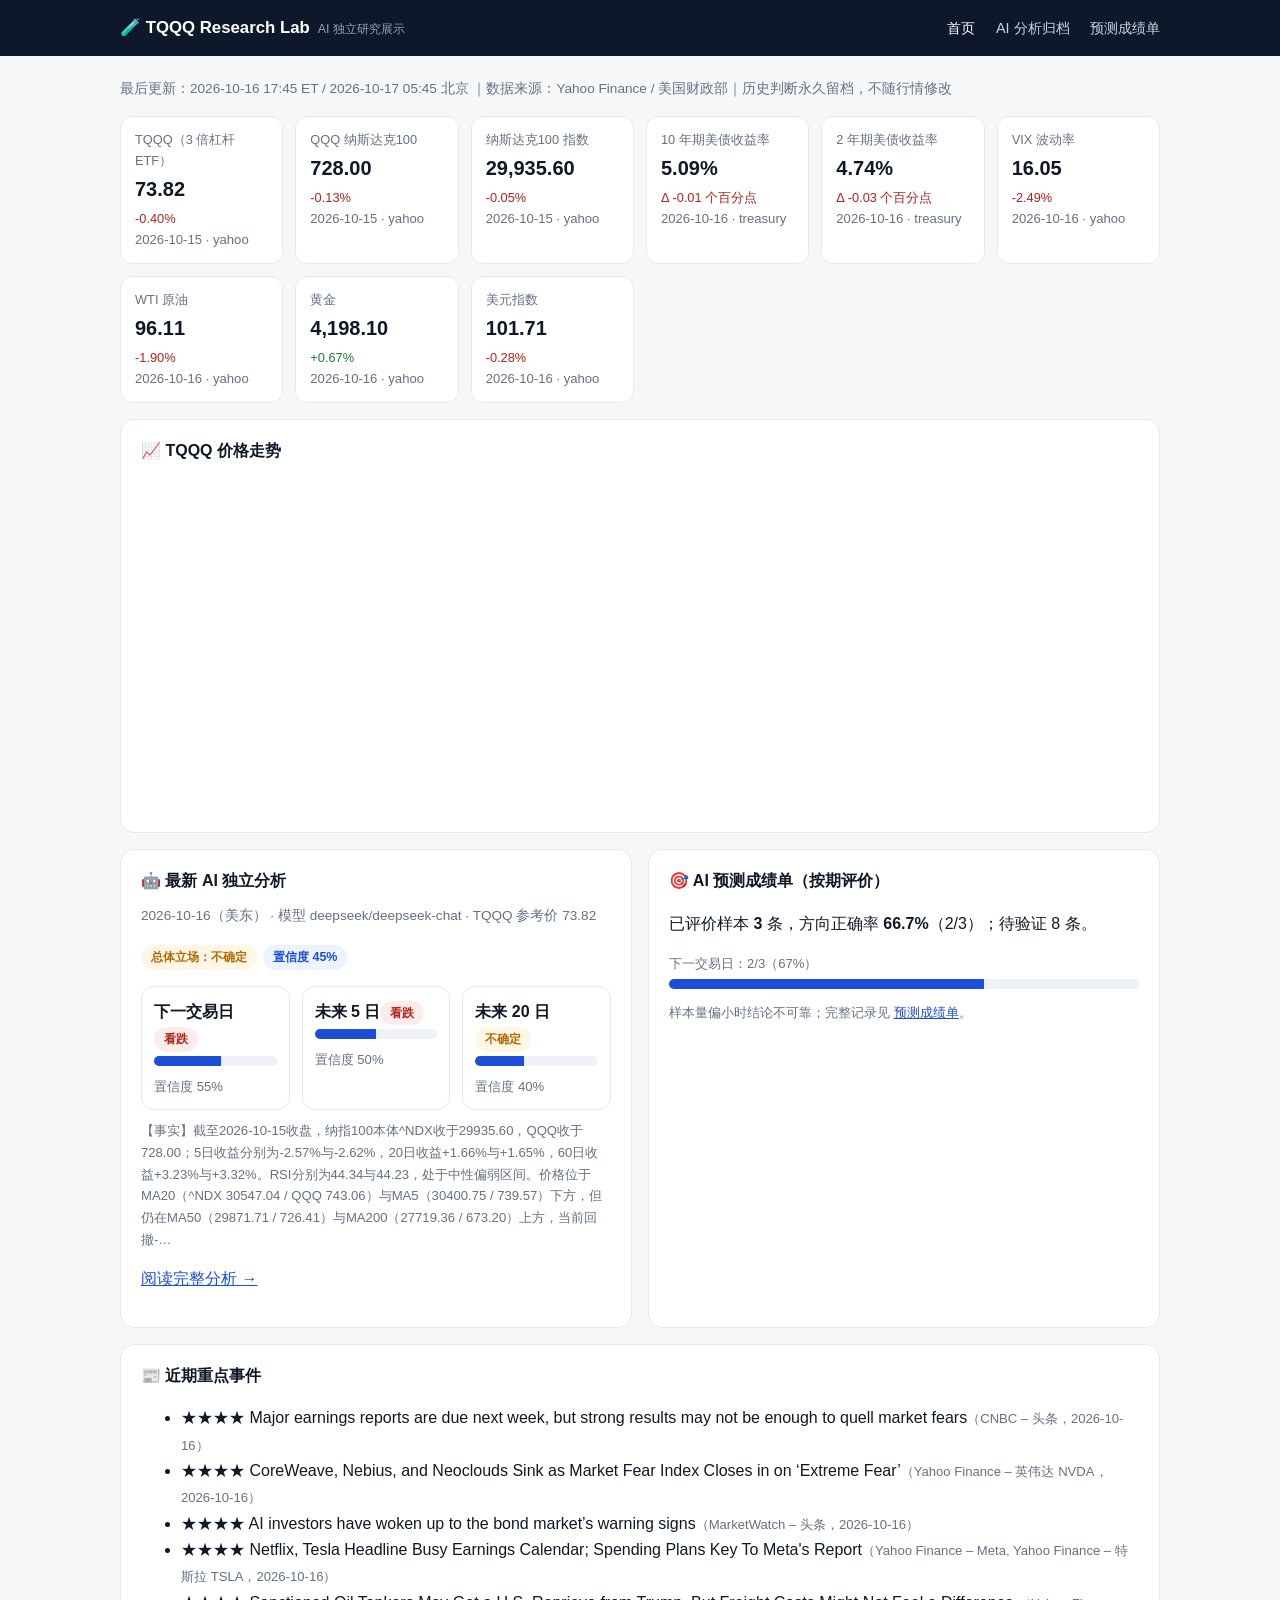
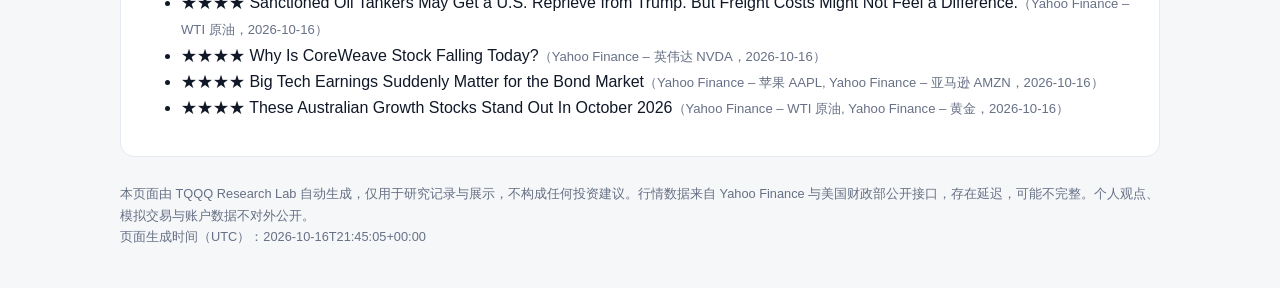
==== commit b5346f80: "site: 更新展示页 2026-10-16T21:45" ====
--- a/index.html
+++ b/index.html
@@ -17,20 +17,20 @@
 </div></header>
 <main class="wrap">
 
-<div class="meta">最后更新：2026-10-15 17:45 ET / 2026-10-16 05:45 北京
+<div class="meta">最后更新：2026-10-16 17:45 ET / 2026-10-17 05:45 北京
  ｜数据来源：Yahoo Finance / 美国财政部｜历史判断永久留档，不随行情修改</div>
-<section class="grid"><div class='card'><div class='k'>TQQQ（3 倍杠杆 ETF）</div><div class='v'>73.82</div><div class='d down'>-0.40%</div><div class='small'>2026-10-15 · yahoo</div></div><div class='card'><div class='k'>QQQ 纳斯达克100</div><div class='v'>728.00</div><div class='d down'>-0.13%</div><div class='small'>2026-10-15 · yahoo</div></div><div class='card'><div class='k'>纳斯达克100 指数</div><div class='v'>29,935.59</div><div class='d down'>-0.05%</div><div class='small'>2026-10-15 · yahoo</div></div><div class='card'><div class='k'>10 年期美债收益率</div><div class='v'>5.10%</div><div class='d down'>Δ -0.09 个百分点</div><div class='small'>2026-10-15 · treasury</div></div><div class='card'><div class='k'>2 年期美债收益率</div><div class='v'>4.77%</div><div class='d down'>Δ -0.05 个百分点</div><div class='small'>2026-10-15 · treasury</div></div><div class='card'><div class='k'>VIX 波动率</div><div class='v'>16.46</div><div class='d down'>-2.43%</div><div class='small'>2026-10-15 · yahoo</div></div><div class='card'><div class='k'>WTI 原油</div><div class='v'>96.12</div><div class='d up'>+1.08%</div><div class='small'>2026-10-15 · yahoo</div></div><div class='card'><div class='k'>黄金</div><div class='v'>4,192.50</div><div class='d up'>+2.06%</div><div class='small'>2026-10-15 · yahoo</div></div><div class='card'><div class='k'>美元指数</div><div class='v'>102.01</div><div class='d down'>-0.53%</div><div class='small'>2026-10-15 · yahoo</div></div></section>
+<section class="grid"><div class='card'><div class='k'>TQQQ（3 倍杠杆 ETF）</div><div class='v'>73.82</div><div class='d down'>-0.40%</div><div class='small'>2026-10-15 · yahoo</div></div><div class='card'><div class='k'>QQQ 纳斯达克100</div><div class='v'>728.00</div><div class='d down'>-0.13%</div><div class='small'>2026-10-15 · yahoo</div></div><div class='card'><div class='k'>纳斯达克100 指数</div><div class='v'>29,935.60</div><div class='d down'>-0.05%</div><div class='small'>2026-10-15 · yahoo</div></div><div class='card'><div class='k'>10 年期美债收益率</div><div class='v'>5.09%</div><div class='d down'>Δ -0.01 个百分点</div><div class='small'>2026-10-16 · treasury</div></div><div class='card'><div class='k'>2 年期美债收益率</div><div class='v'>4.74%</div><div class='d down'>Δ -0.03 个百分点</div><div class='small'>2026-10-16 · treasury</div></div><div class='card'><div class='k'>VIX 波动率</div><div class='v'>16.05</div><div class='d down'>-2.49%</div><div class='small'>2026-10-16 · yahoo</div></div><div class='card'><div class='k'>WTI 原油</div><div class='v'>96.11</div><div class='d down'>-1.90%</div><div class='small'>2026-10-16 · yahoo</div></div><div class='card'><div class='k'>黄金</div><div class='v'>4,198.10</div><div class='d up'>+0.67%</div><div class='small'>2026-10-16 · yahoo</div></div><div class='card'><div class='k'>美元指数</div><div class='v'>101.71</div><div class='d down'>-0.28%</div><div class='small'>2026-10-16 · yahoo</div></div></section>
 <section class="panel"><h3>📈 TQQQ 价格走势</h3><div style="height:340px; width:100%;">                        <script>window.PlotlyConfig = {MathJaxConfig: 'local'};</script>
-        <script charset="utf-8" src="https://cdn.plot.ly/plotly-4.1.1.min.js" integrity="sha256-O24V1F27f8pb0glCkelh3cVHLNiHAJ5gCaVtq2aNch8=" crossorigin="anonymous"></script>                <div id="56992f39-3103-4e6e-84a5-742df1bf3da1" class="plotly-graph-div" style="height:100%; width:100%;"></div>            <script>                window.PLOTLYENV=window.PLOTLYENV || {};                                if (document.getElementById("56992f39-3103-4e6e-84a5-742df1bf3da1")) {                    Plotly.newPlot(                        "56992f39-3103-4e6e-84a5-742df1bf3da1",                        [{"fill":"tozeroy","fillcolor":"rgba(29,78,216,0.06)","line":{"color":"#1d4ed8","width":2},"name":"TQQQ","x":["2026-01-29","2026-01-30","2026-02-02","2026-02-03","2026-02-04","2026-02-05","2026-02-06","2026-02-09","2026-02-10","2026-02-11","2026-02-12","2026-02-13","2026-02-17","2026-02-18","2026-02-19","2026-02-20","2026-02-23","2026-02-24","2026-02-25","2026-02-26","2026-02-27","2026-03-02","2026-03-03","2026-03-04","2026-03-05","2026-03-06","2026-03-09","2026-03-10","2026-03-11","2026-03-12","2026-03-13","2026-03-16","2026-03-17","2026-03-18","2026-03-19","2026-03-20","2026-03-23","2026-03-24","2026-03-25","2026-03-26","2026-03-27","2026-03-30","2026-03-31","2026-04-01","2026-04-02","2026-04-06","2026-04-07","2026-04-08","2026-04-09","2026-04-10","2026-04-13","2026-04-14","2026-04-15","2026-04-16","2026-04-17","2026-04-20","2026-04-21","2026-04-22","2026-04-23","2026-04-24","2026-04-27","2026-04-28","2026-04-29","2026-04-30","2026-05-01","2026-05-04","2026-05-05","2026-05-06","2026-05-07","2026-05-08","2026-05-11","2026-05-12","2026-05-13","2026-05-14","2026-05-15","2026-05-18","2026-05-19","2026-05-20","2026-05-21","2026-05-22","2026-05-26","2026-05-27","2026-05-28","2026-05-29","2026-06-01","2026-06-02","2026-06-03","2026-06-04","2026-06-05","2026-06-08","2026-06-09","2026-06-10","2026-06-11","2026-06-12","2026-06-15","2026-06-16","2026-06-17","2026-06-18","2026-06-22","2026-06-23","2026-06-24","2026-06-25","2026-06-26","2026-06-29","2026-06-30","2026-07-01","2026-07-02","2026-07-06","2026-07-07","2026-07-08","2026-07-09","2026-07-10","2026-07-13","2026-07-14","2026-07-15","2026-07-16","2026-07-17","2026-07-20","2026-07-21","2026-07-22","2026-07-23","2026-07-24","2026-07-27","2026-07-28","2026-07-29","2026-07-30","2026-07-31","2026-08-03","2026-08-04","2026-08-05","2026-08-06","2026-08-07","2026-08-10","2026-08-11","2026-08-12","2026-08-13","2026-08-14","2026-08-17","2026-08-18","2026-08-19","2026-08-20","2026-08-21","2026-08-24","2026-08-25","2026-08-26","2026-08-27","2026-08-28","2026-08-31","2026-09-01","2026-09-02","2026-09-03","2026-09-04","2026-09-08","2026-09-09","2026-09-10","2026-09-11","2026-09-14","2026-09-15","2026-09-16","2026-09-17","2026-09-18","2026-09-21","2026-09-22","2026-09-23","2026-09-24","2026-09-25","2026-09-28","2026-09-29","2026-09-30","2026-10-01","2026-10-02","2026-10-05","2026-10-06","2026-10-07","2026-10-08","2026-10-09","2026-10-12","2026-10-13","2026-10-14","2026-10-15"],"y":[56.040000915527344,54.0,55.099998474121094,52.52000045776367,49.7599983215332,47.63999938964844,50.59000015258789,51.7400016784668,51.02000045776367,51.400001525878906,48.2599983215332,48.470001220703125,48.349998474121094,49.38999938964844,48.83000183105469,50.060001373291016,48.2400016784668,49.779998779296875,51.869998931884766,50.04999923706055,49.52000045776367,49.70000076293945,48.099998474121094,50.2599983215332,49.79999923706055,47.540000915527344,49.38999938964844,49.400001525878906,49.349998474121094,46.83000183105469,45.93000030517578,47.459999084472656,48.15999984741211,46.099998474121094,45.689998626708984,43.08000183105469,44.56999969482422,43.619998931884766,44.38999938964844,41.22999954223633,38.779998779296875,37.88999938964844,41.68000030517578,43.22999954223633,43.33000183105469,44.099998474121094,44.150001525878906,48.0,48.959999084472656,49.16999816894531,50.65999984741211,53.40999984741211,55.650001525878906,56.43000030517578,58.59000015258789,58.08000183105469,57.400001525878906,60.209999084472656,59.220001220703125,62.560001373291016,62.63999938964844,60.7400016784668,61.86000061035156,63.540000915527344,65.30000305175781,64.91000366210938,67.38999938964844,71.56999969482422,71.33999633789062,76.27999877929688,76.95999908447266,74.95999908447266,77.23999786376953,78.94999694824219,75.33999633789062,74.31999969482422,72.93000030517578,76.51000213623047,76.94999694824219,77.83999633789062,81.94999694824219,81.66999816894531,83.68000030517578,84.55999755859375,86.04000091552734,87.22000122070312,86.55999755859375,85.22000122070312,73.05000305175781,76.2699966430664,73.72000122070312,69.2699966430664,76.01000213623047,77.5199966430664,84.58999633789062,79.93000030517578,77.54000091552734,82.87000274658203,82.58000183105469,74.44000244140625,73.30000305175781,74.94999694824219,71.83000183105469,77.19000244140625,81.0,77.45999908447266,73.3499984741211,76.41999816894531,72.2300033569336,72.72000122070312,76.33999633789062,77.02999877929688,72.63999938964844,75.0199966430664,74.44000244140625,70.73999786376953,67.52999877929688,67.6500015258789,71.37000274658203,70.27999877929688,66.30000305175781,64.0,63.400001525878906,61.560001373291016,57.75,63.29999923706055,64.62000274658203,67.95999908447266,74.81999969482422,72.83999633789062,72.02999877929688,74.47000122070312,73.80000305175781,73.05999755859375,74.5999984741211,77.1500015258789,76.79000091552734,76.4000015258789,72.52999877929688,72.05999755859375,70.4800033569336,71.16999816894531,69.01000213623047,70.2699966430664,70.47000122070312,73.30000305175781,71.8499984741211,71.91999816894531,69.1500015258789,69.5999984741211,72.02999877929688,72.37000274658203,72.16000366210938,71.55000305175781,69.20999908447266,70.9800033569336,69.2699966430664,67.9000015258789,67.93000030517578,71.37999725341797,72.63999938964844,78.91000366210938,80.83000183105469,78.66000366210938,78.58000183105469,79.5999984741211,77.04000091552734,77.45999908447266,78.02999877929688,78.7300033569336,81.01000213623047,83.12000274658203,84.25,83.62000274658203,80.2300033569336,81.27999877929688,79.61000061035156,78.80999755859375,74.12000274658203,73.81999969482422],"type":"scatter"}],                        {"height":340,"margin":{"b":30,"l":40,"r":12,"t":28},"showlegend":false,"template":{"data":{"barpolar":[{"marker":{"line":{"color":"white","width":0.5},"pattern":{"fillmode":"overlay","size":10,"solidity":0.2}},"type":"barpolar"}],"bar":[{"error_x":{"color":"#2a3f5f"},"error_y":{"color":"#2a3f5f"},"marker":{"line":{"color":"white","width":0.5},"pattern":{"fillmode":"overlay","size":10,"solidity":0.2}},"type":"bar"}],"carpet":[{"aaxis":{"endlinecolor":"#2a3f5f","gridcolor":"#C8D4E3","linecolor":"#C8D4E3","minorgridcolor":"#C8D4E3","startlinecolor":"#2a3f5f"},"baxis":{"endlinecolor":"#2a3f5f","gridcolor":"#C8D4E3","linecolor":"#C8D4E3","minorgridcolor":"#C8D4E3","startlinecolor":"#2a3f5f"},"type":"carpet"}],"choropleth":[{"colorbar":{"outlinewidth":0,"ticks":""},"type":"choropleth"}],"contourcarpet":[{"colorbar":{"outlinewidth":0,"ticks":""},"type":"contourcarpet"}],"contour":[{"colorbar":{"outlinewidth":0,"ticks":""},"colorscale":[[0.0,"#0d0887"],[0.1111111111111111,"#46039f"],[0.2222222222222222,"#7201a8"],[0.3333333333333333,"#9c179e"],[0.4444444444444444,"#bd3786"],[0.5555555555555556,"#d8576b"],[0.6666666666666666,"#ed7953"],[0.7777777777777778,"#fb9f3a"],[0.8888888888888888,"#fdca26"],[1.0,"#f0f921"]],"type":"contour"}],"heatmap":[{"colorbar":{"outlinewidth":0,"ticks":""},"colorscale":[[0.0,"#0d0887"],[0.1111111111111111,"#46039f"],[0.2222222222222222,"#7201a8"],[0.3333333333333333,"#9c179e"],[0.4444444444444444,"#bd3786"],[0.5555555555555556,"#d8576b"],[0.6666666666666666,"#ed7953"],[0.7777777777777778,"#fb9f3a"],[0.8888888888888888,"#fdca26"],[1.0,"#f0f921"]],"type":"heatmap"}],"histogram2dcontour":[{"colorbar":{"outlinewidth":0,"ticks":""},"colorscale":[[0.0,"#0d0887"],[0.1111111111111111,"#46039f"],[0.2222222222222222,"#7201a8"],[0.3333333333333333,"#9c179e"],[0.4444444444444444,"#bd3786"],[0.5555555555555556,"#d8576b"],[0.6666666666666666,"#ed7953"],[0.7777777777777778,"#fb9f3a"],[0.8888888888888888,"#fdca26"],[1.0,"#f0f921"]],"type":"histogram2dcontour"}],"histogram2d":[{"colorbar":{"outlinewidth":0,"ticks":""},"colorscale":[[0.0,"#0d0887"],[0.1111111111111111,"#46039f"],[0.2222222222222222,"#7201a8"],[0.3333333333333333,"#9c179e"],[0.4444444444444444,"#bd3786"],[0.5555555555555556,"#d8576b"],[0.6666666666666666,"#ed7953"],[0.7777777777777778,"#fb9f3a"],[0.8888888888888888,"#fdca26"],[1.0,"#f0f921"]],"type":"histogram2d"}],"histogram":[{"marker":{"pattern":{"fillmode":"overlay","size":10,"solidity":0.2}},"type":"histogram"}],"mesh3d":[{"colorbar":{"outlinewidth":0,"ticks":""},"type":"mesh3d"}],"parcoords":[{"line":{"colorbar":{"outlinewidth":0,"ticks":""}},"type":"parcoords"}],"pie":[{"automargin":true,"type":"pie"}],"scatter3d":[{"line":{"colorbar":{"outlinewidth":0,"ticks":""}},"marker":{"colorbar":{"outlinewidth":0,"ticks":""}},"type":"scatter3d"}],"scattercarpet":[{"marker":{"colorbar":{"outlinewidth":0,"ticks":""}},"type":"scattercarpet"}],"scattergeo":[{"marker":{"colorbar":{"outlinewidth":0,"ticks":""}},"type":"scattergeo"}],"scattergl":[{"marker":{"colorbar":{"outlinewidth":0,"ticks":""}},"type":"scattergl"}],"scattermap":[{"marker":{"colorbar":{"outlinewidth":0,"ticks":""}},"type":"scattermap"}],"scatterpolargl":[{"marker":{"colorbar":{"outlinewidth":0,"ticks":""}},"type":"scatterpolargl"}],"scatterpolar":[{"marker":{"colorbar":{"outlinewidth":0,"ticks":""}},"type":"scatterpolar"}],"scatter":[{"fillpattern":{"fillmode":"overlay","size":10,"solidity":0.2},"type":"scatter"}],"scatterternary":[{"marker":{"colorbar":{"outlinewidth":0,"ticks":""}},"type":"scatterternary"}],"surface":[{"colorbar":{"outlinewidth":0,"ticks":""},"colorscale":[[0.0,"#0d0887"],[0.1111111111111111,"#46039f"],[0.2222222222222222,"#7201a8"],[0.3333333333333333,"#9c179e"],[0.4444444444444444,"#bd3786"],[0.5555555555555556,"#d8576b"],[0.6666666666666666,"#ed7953"],[0.7777777777777778,"#fb9f3a"],[0.8888888888888888,"#fdca26"],[1.0,"#f0f921"]],"type":"surface"}],"table":[{"cells":{"fill":{"color":"#EBF0F8"},"line":{"color":"white"}},"header":{"fill":{"color":"#C8D4E3"},"line":{"color":"white"}},"type":"table"}]},"layout":{"annotationdefaults":{"arrowcolor":"#2a3f5f","arrowhead":0,"arrowwidth":1},"autotypenumbers":"strict","coloraxis":{"colorbar":{"outlinewidth":0,"ticks":""}},"colorscale":{"diverging":[[0,"#8e0152"],[0.1,"#c51b7d"],[0.2,"#de77ae"],[0.3,"#f1b6da"],[0.4,"#fde0ef"],[0.5,"#f7f7f7"],[0.6,"#e6f5d0"],[0.7,"#b8e186"],[0.8,"#7fbc41"],[0.9,"#4d9221"],[1,"#276419"]],"sequential":[[0.0,"#0d0887"],[0.1111111111111111,"#46039f"],[0.2222222222222222,"#7201a8"],[0.3333333333333333,"#9c179e"],[0.4444444444444444,"#bd3786"],[0.5555555555555556,"#d8576b"],[0.6666666666666666,"#ed7953"],[0.7777777777777778,"#fb9f3a"],[0.8888888888888888,"#fdca26"],[1.0,"#f0f921"]],"sequentialminus":[[0.0,"#0d0887"],[0.1111111111111111,"#46039f"],[0.2222222222222222,"#7201a8"],[0.3333333333333333,"#9c179e"],[0.4444444444444444,"#bd3786"],[0.5555555555555556,"#d8576b"],[0.6666666666666666,"#ed7953"],[0.7777777777777778,"#fb9f3a"],[0.8888888888888888,"#fdca26"],[1.0,"#f0f921"]]},"colorway":["#636efa","#EF553B","#00cc96","#ab63fa","#FFA15A","#19d3f3","#FF6692","#B6E880","#FF97FF","#FECB52"],"font":{"color":"#2a3f5f"},"geo":{"bgcolor":"white","lakecolor":"white","landcolor":"white","showlakes":true,"showland":true,"subunitcolor":"#C8D4E3"},"hoverlabel":{"align":"left"},"hovermode":"closest","paper_bgcolor":"white","plot_bgcolor":"white","polar":{"angularaxis":{"gridcolor":"#EBF0F8","linecolor":"#EBF0F8","ticks":""},"bgcolor":"white","radialaxis":{"gridcolor":"#EBF0F8","linecolor":"#EBF0F8","ticks":""}},"scene":{"xaxis":{"backgroundcolor":"white","gridcolor":"#DFE8F3","gridwidth":2,"linecolor":"#EBF0F8","showbackground":true,"ticks":"","zerolinecolor":"#EBF0F8"},"yaxis":{"backgroundcolor":"white","gridcolor":"#DFE8F3","gridwidth":2,"linecolor":"#EBF0F8","showbackground":true,"ticks":"","zerolinecolor":"#EBF0F8"},"zaxis":{"backgroundcolor":"white","gridcolor":"#DFE8F3","gridwidth":2,"linecolor":"#EBF0F8","showbackground":true,"ticks":"","zerolinecolor":"#EBF0F8"}},"shapedefaults":{"line":{"color":"#2a3f5f"}},"ternary":{"aaxis":{"gridcolor":"#DFE8F3","linecolor":"#A2B1C6","ticks":""},"baxis":{"gridcolor":"#DFE8F3","linecolor":"#A2B1C6","ticks":""},"bgcolor":"white","caxis":{"gridcolor":"#DFE8F3","linecolor":"#A2B1C6","ticks":""}},"title":{"x":0.05},"xaxis":{"automargin":true,"gridcolor":"#EBF0F8","linecolor":"#EBF0F8","ticks":"","title":{"standoff":15},"zerolinecolor":"#EBF0F8","zerolinewidth":2},"yaxis":{"automargin":true,"gridcolor":"#EBF0F8","linecolor":"#EBF0F8","ticks":"","title":{"standoff":15},"zerolinecolor":"#EBF0F8","zerolinewidth":2}}},"title":{"text":"TQQQ \u8fd1 180 \u4e2a\u4ea4\u6613\u65e5"}},                        {"displayModeBar": false, "staticPlot": true, "responsive": true}                    )                };            </script>        </div></section>
+        <script charset="utf-8" src="https://cdn.plot.ly/plotly-4.1.1.min.js" integrity="sha256-O24V1F27f8pb0glCkelh3cVHLNiHAJ5gCaVtq2aNch8=" crossorigin="anonymous"></script>                <div id="9b1cb752-0e0a-4041-a06b-f7e985e562c3" class="plotly-graph-div" style="height:100%; width:100%;"></div>            <script>                window.PLOTLYENV=window.PLOTLYENV || {};                                if (document.getElementById("9b1cb752-0e0a-4041-a06b-f7e985e562c3")) {                    Plotly.newPlot(                        "9b1cb752-0e0a-4041-a06b-f7e985e562c3",                        [{"fill":"tozeroy","fillcolor":"rgba(29,78,216,0.06)","line":{"color":"#1d4ed8","width":2},"name":"TQQQ","x":["2026-01-29","2026-01-30","2026-02-02","2026-02-03","2026-02-04","2026-02-05","2026-02-06","2026-02-09","2026-02-10","2026-02-11","2026-02-12","2026-02-13","2026-02-17","2026-02-18","2026-02-19","2026-02-20","2026-02-23","2026-02-24","2026-02-25","2026-02-26","2026-02-27","2026-03-02","2026-03-03","2026-03-04","2026-03-05","2026-03-06","2026-03-09","2026-03-10","2026-03-11","2026-03-12","2026-03-13","2026-03-16","2026-03-17","2026-03-18","2026-03-19","2026-03-20","2026-03-23","2026-03-24","2026-03-25","2026-03-26","2026-03-27","2026-03-30","2026-03-31","2026-04-01","2026-04-02","2026-04-06","2026-04-07","2026-04-08","2026-04-09","2026-04-10","2026-04-13","2026-04-14","2026-04-15","2026-04-16","2026-04-17","2026-04-20","2026-04-21","2026-04-22","2026-04-23","2026-04-24","2026-04-27","2026-04-28","2026-04-29","2026-04-30","2026-05-01","2026-05-04","2026-05-05","2026-05-06","2026-05-07","2026-05-08","2026-05-11","2026-05-12","2026-05-13","2026-05-14","2026-05-15","2026-05-18","2026-05-19","2026-05-20","2026-05-21","2026-05-22","2026-05-26","2026-05-27","2026-05-28","2026-05-29","2026-06-01","2026-06-02","2026-06-03","2026-06-04","2026-06-05","2026-06-08","2026-06-09","2026-06-10","2026-06-11","2026-06-12","2026-06-15","2026-06-16","2026-06-17","2026-06-18","2026-06-22","2026-06-23","2026-06-24","2026-06-25","2026-06-26","2026-06-29","2026-06-30","2026-07-01","2026-07-02","2026-07-06","2026-07-07","2026-07-08","2026-07-09","2026-07-10","2026-07-13","2026-07-14","2026-07-15","2026-07-16","2026-07-17","2026-07-20","2026-07-21","2026-07-22","2026-07-23","2026-07-24","2026-07-27","2026-07-28","2026-07-29","2026-07-30","2026-07-31","2026-08-03","2026-08-04","2026-08-05","2026-08-06","2026-08-07","2026-08-10","2026-08-11","2026-08-12","2026-08-13","2026-08-14","2026-08-17","2026-08-18","2026-08-19","2026-08-20","2026-08-21","2026-08-24","2026-08-25","2026-08-26","2026-08-27","2026-08-28","2026-08-31","2026-09-01","2026-09-02","2026-09-03","2026-09-04","2026-09-08","2026-09-09","2026-09-10","2026-09-11","2026-09-14","2026-09-15","2026-09-16","2026-09-17","2026-09-18","2026-09-21","2026-09-22","2026-09-23","2026-09-24","2026-09-25","2026-09-28","2026-09-29","2026-09-30","2026-10-01","2026-10-02","2026-10-05","2026-10-06","2026-10-07","2026-10-08","2026-10-09","2026-10-12","2026-10-13","2026-10-14","2026-10-15"],"y":[56.040000915527344,54.0,55.099998474121094,52.52000045776367,49.7599983215332,47.63999938964844,50.59000015258789,51.7400016784668,51.02000045776367,51.400001525878906,48.2599983215332,48.470001220703125,48.349998474121094,49.38999938964844,48.83000183105469,50.060001373291016,48.2400016784668,49.779998779296875,51.869998931884766,50.04999923706055,49.52000045776367,49.70000076293945,48.099998474121094,50.2599983215332,49.79999923706055,47.540000915527344,49.38999938964844,49.400001525878906,49.349998474121094,46.83000183105469,45.93000030517578,47.459999084472656,48.15999984741211,46.099998474121094,45.689998626708984,43.08000183105469,44.56999969482422,43.619998931884766,44.38999938964844,41.22999954223633,38.779998779296875,37.88999938964844,41.68000030517578,43.22999954223633,43.33000183105469,44.099998474121094,44.150001525878906,48.0,48.959999084472656,49.16999816894531,50.65999984741211,53.40999984741211,55.650001525878906,56.43000030517578,58.59000015258789,58.08000183105469,57.400001525878906,60.209999084472656,59.220001220703125,62.560001373291016,62.63999938964844,60.7400016784668,61.86000061035156,63.540000915527344,65.30000305175781,64.91000366210938,67.38999938964844,71.56999969482422,71.33999633789062,76.27999877929688,76.95999908447266,74.95999908447266,77.23999786376953,78.94999694824219,75.33999633789062,74.31999969482422,72.93000030517578,76.51000213623047,76.94999694824219,77.83999633789062,81.94999694824219,81.66999816894531,83.68000030517578,84.55999755859375,86.04000091552734,87.22000122070312,86.55999755859375,85.22000122070312,73.05000305175781,76.2699966430664,73.72000122070312,69.2699966430664,76.01000213623047,77.5199966430664,84.58999633789062,79.93000030517578,77.54000091552734,82.87000274658203,82.58000183105469,74.44000244140625,73.30000305175781,74.94999694824219,71.83000183105469,77.19000244140625,81.0,77.45999908447266,73.3499984741211,76.41999816894531,72.2300033569336,72.72000122070312,76.33999633789062,77.02999877929688,72.63999938964844,75.0199966430664,74.44000244140625,70.73999786376953,67.52999877929688,67.6500015258789,71.37000274658203,70.27999877929688,66.30000305175781,64.0,63.400001525878906,61.560001373291016,57.75,63.29999923706055,64.62000274658203,67.95999908447266,74.81999969482422,72.83999633789062,72.02999877929688,74.47000122070312,73.80000305175781,73.05999755859375,74.5999984741211,77.1500015258789,76.79000091552734,76.4000015258789,72.52999877929688,72.05999755859375,70.4800033569336,71.16999816894531,69.01000213623047,70.2699966430664,70.47000122070312,73.30000305175781,71.8499984741211,71.91999816894531,69.1500015258789,69.5999984741211,72.02999877929688,72.37000274658203,72.16000366210938,71.55000305175781,69.20999908447266,70.9800033569336,69.2699966430664,67.9000015258789,67.93000030517578,71.37999725341797,72.63999938964844,78.91000366210938,80.83000183105469,78.66000366210938,78.58000183105469,79.5999984741211,77.04000091552734,77.45999908447266,78.02999877929688,78.7300033569336,81.01000213623047,83.12000274658203,84.25,83.62000274658203,80.2300033569336,81.27999877929688,79.61000061035156,78.80999755859375,74.12000274658203,73.81999969482422],"type":"scatter"}],                        {"height":340,"margin":{"b":30,"l":40,"r":12,"t":28},"showlegend":false,"template":{"data":{"barpolar":[{"marker":{"line":{"color":"white","width":0.5},"pattern":{"fillmode":"overlay","size":10,"solidity":0.2}},"type":"barpolar"}],"bar":[{"error_x":{"color":"#2a3f5f"},"error_y":{"color":"#2a3f5f"},"marker":{"line":{"color":"white","width":0.5},"pattern":{"fillmode":"overlay","size":10,"solidity":0.2}},"type":"bar"}],"carpet":[{"aaxis":{"endlinecolor":"#2a3f5f","gridcolor":"#C8D4E3","linecolor":"#C8D4E3","minorgridcolor":"#C8D4E3","startlinecolor":"#2a3f5f"},"baxis":{"endlinecolor":"#2a3f5f","gridcolor":"#C8D4E3","linecolor":"#C8D4E3","minorgridcolor":"#C8D4E3","startlinecolor":"#2a3f5f"},"type":"carpet"}],"choropleth":[{"colorbar":{"outlinewidth":0,"ticks":""},"type":"choropleth"}],"contourcarpet":[{"colorbar":{"outlinewidth":0,"ticks":""},"type":"contourcarpet"}],"contour":[{"colorbar":{"outlinewidth":0,"ticks":""},"colorscale":[[0.0,"#0d0887"],[0.1111111111111111,"#46039f"],[0.2222222222222222,"#7201a8"],[0.3333333333333333,"#9c179e"],[0.4444444444444444,"#bd3786"],[0.5555555555555556,"#d8576b"],[0.6666666666666666,"#ed7953"],[0.7777777777777778,"#fb9f3a"],[0.8888888888888888,"#fdca26"],[1.0,"#f0f921"]],"type":"contour"}],"heatmap":[{"colorbar":{"outlinewidth":0,"ticks":""},"colorscale":[[0.0,"#0d0887"],[0.1111111111111111,"#46039f"],[0.2222222222222222,"#7201a8"],[0.3333333333333333,"#9c179e"],[0.4444444444444444,"#bd3786"],[0.5555555555555556,"#d8576b"],[0.6666666666666666,"#ed7953"],[0.7777777777777778,"#fb9f3a"],[0.8888888888888888,"#fdca26"],[1.0,"#f0f921"]],"type":"heatmap"}],"histogram2dcontour":[{"colorbar":{"outlinewidth":0,"ticks":""},"colorscale":[[0.0,"#0d0887"],[0.1111111111111111,"#46039f"],[0.2222222222222222,"#7201a8"],[0.3333333333333333,"#9c179e"],[0.4444444444444444,"#bd3786"],[0.5555555555555556,"#d8576b"],[0.6666666666666666,"#ed7953"],[0.7777777777777778,"#fb9f3a"],[0.8888888888888888,"#fdca26"],[1.0,"#f0f921"]],"type":"histogram2dcontour"}],"histogram2d":[{"colorbar":{"outlinewidth":0,"ticks":""},"colorscale":[[0.0,"#0d0887"],[0.1111111111111111,"#46039f"],[0.2222222222222222,"#7201a8"],[0.3333333333333333,"#9c179e"],[0.4444444444444444,"#bd3786"],[0.5555555555555556,"#d8576b"],[0.6666666666666666,"#ed7953"],[0.7777777777777778,"#fb9f3a"],[0.8888888888888888,"#fdca26"],[1.0,"#f0f921"]],"type":"histogram2d"}],"histogram":[{"marker":{"pattern":{"fillmode":"overlay","size":10,"solidity":0.2}},"type":"histogram"}],"mesh3d":[{"colorbar":{"outlinewidth":0,"ticks":""},"type":"mesh3d"}],"parcoords":[{"line":{"colorbar":{"outlinewidth":0,"ticks":""}},"type":"parcoords"}],"pie":[{"automargin":true,"type":"pie"}],"scatter3d":[{"line":{"colorbar":{"outlinewidth":0,"ticks":""}},"marker":{"colorbar":{"outlinewidth":0,"ticks":""}},"type":"scatter3d"}],"scattercarpet":[{"marker":{"colorbar":{"outlinewidth":0,"ticks":""}},"type":"scattercarpet"}],"scattergeo":[{"marker":{"colorbar":{"outlinewidth":0,"ticks":""}},"type":"scattergeo"}],"scattergl":[{"marker":{"colorbar":{"outlinewidth":0,"ticks":""}},"type":"scattergl"}],"scattermap":[{"marker":{"colorbar":{"outlinewidth":0,"ticks":""}},"type":"scattermap"}],"scatterpolargl":[{"marker":{"colorbar":{"outlinewidth":0,"ticks":""}},"type":"scatterpolargl"}],"scatterpolar":[{"marker":{"colorbar":{"outlinewidth":0,"ticks":""}},"type":"scatterpolar"}],"scatter":[{"fillpattern":{"fillmode":"overlay","size":10,"solidity":0.2},"type":"scatter"}],"scatterternary":[{"marker":{"colorbar":{"outlinewidth":0,"ticks":""}},"type":"scatterternary"}],"surface":[{"colorbar":{"outlinewidth":0,"ticks":""},"colorscale":[[0.0,"#0d0887"],[0.1111111111111111,"#46039f"],[0.2222222222222222,"#7201a8"],[0.3333333333333333,"#9c179e"],[0.4444444444444444,"#bd3786"],[0.5555555555555556,"#d8576b"],[0.6666666666666666,"#ed7953"],[0.7777777777777778,"#fb9f3a"],[0.8888888888888888,"#fdca26"],[1.0,"#f0f921"]],"type":"surface"}],"table":[{"cells":{"fill":{"color":"#EBF0F8"},"line":{"color":"white"}},"header":{"fill":{"color":"#C8D4E3"},"line":{"color":"white"}},"type":"table"}]},"layout":{"annotationdefaults":{"arrowcolor":"#2a3f5f","arrowhead":0,"arrowwidth":1},"autotypenumbers":"strict","coloraxis":{"colorbar":{"outlinewidth":0,"ticks":""}},"colorscale":{"diverging":[[0,"#8e0152"],[0.1,"#c51b7d"],[0.2,"#de77ae"],[0.3,"#f1b6da"],[0.4,"#fde0ef"],[0.5,"#f7f7f7"],[0.6,"#e6f5d0"],[0.7,"#b8e186"],[0.8,"#7fbc41"],[0.9,"#4d9221"],[1,"#276419"]],"sequential":[[0.0,"#0d0887"],[0.1111111111111111,"#46039f"],[0.2222222222222222,"#7201a8"],[0.3333333333333333,"#9c179e"],[0.4444444444444444,"#bd3786"],[0.5555555555555556,"#d8576b"],[0.6666666666666666,"#ed7953"],[0.7777777777777778,"#fb9f3a"],[0.8888888888888888,"#fdca26"],[1.0,"#f0f921"]],"sequentialminus":[[0.0,"#0d0887"],[0.1111111111111111,"#46039f"],[0.2222222222222222,"#7201a8"],[0.3333333333333333,"#9c179e"],[0.4444444444444444,"#bd3786"],[0.5555555555555556,"#d8576b"],[0.6666666666666666,"#ed7953"],[0.7777777777777778,"#fb9f3a"],[0.8888888888888888,"#fdca26"],[1.0,"#f0f921"]]},"colorway":["#636efa","#EF553B","#00cc96","#ab63fa","#FFA15A","#19d3f3","#FF6692","#B6E880","#FF97FF","#FECB52"],"font":{"color":"#2a3f5f"},"geo":{"bgcolor":"white","lakecolor":"white","landcolor":"white","showlakes":true,"showland":true,"subunitcolor":"#C8D4E3"},"hoverlabel":{"align":"left"},"hovermode":"closest","paper_bgcolor":"white","plot_bgcolor":"white","polar":{"angularaxis":{"gridcolor":"#EBF0F8","linecolor":"#EBF0F8","ticks":""},"bgcolor":"white","radialaxis":{"gridcolor":"#EBF0F8","linecolor":"#EBF0F8","ticks":""}},"scene":{"xaxis":{"backgroundcolor":"white","gridcolor":"#DFE8F3","gridwidth":2,"linecolor":"#EBF0F8","showbackground":true,"ticks":"","zerolinecolor":"#EBF0F8"},"yaxis":{"backgroundcolor":"white","gridcolor":"#DFE8F3","gridwidth":2,"linecolor":"#EBF0F8","showbackground":true,"ticks":"","zerolinecolor":"#EBF0F8"},"zaxis":{"backgroundcolor":"white","gridcolor":"#DFE8F3","gridwidth":2,"linecolor":"#EBF0F8","showbackground":true,"ticks":"","zerolinecolor":"#EBF0F8"}},"shapedefaults":{"line":{"color":"#2a3f5f"}},"ternary":{"aaxis":{"gridcolor":"#DFE8F3","linecolor":"#A2B1C6","ticks":""},"baxis":{"gridcolor":"#DFE8F3","linecolor":"#A2B1C6","ticks":""},"bgcolor":"white","caxis":{"gridcolor":"#DFE8F3","linecolor":"#A2B1C6","ticks":""}},"title":{"x":0.05},"xaxis":{"automargin":true,"gridcolor":"#EBF0F8","linecolor":"#EBF0F8","ticks":"","title":{"standoff":15},"zerolinecolor":"#EBF0F8","zerolinewidth":2},"yaxis":{"automargin":true,"gridcolor":"#EBF0F8","linecolor":"#EBF0F8","ticks":"","title":{"standoff":15},"zerolinecolor":"#EBF0F8","zerolinewidth":2}}},"title":{"text":"TQQQ \u8fd1 180 \u4e2a\u4ea4\u6613\u65e5"}},                        {"displayModeBar": false, "staticPlot": true, "responsive": true}                    )                };            </script>        </div></section>
 <section class="two-col">
-  <div class="panel"><h3>🤖 最新 AI 独立分析</h3><div class='muted'>2026-10-15（美东） · 模型 deepseek/deepseek-chat · TQQQ 参考价 74.12</div><p><span class='chip uncertain'>总体立场：不确定</span><span class='chip accent'>置信度 42%</span></p><div class='grid' style='grid-template-columns:repeat(3,1fr)'><div class='hcall'><b>下一交易日</b><span class='chip bear'>看跌</span><div class='bar'><span style='width:55%'></span></div><div class='small'>置信度 55%</div></div><div class='hcall'><b>未来 5 日</b><span class='chip bear'>看跌</span><div class='bar'><span style='width:50%'></span></div><div class='small'>置信度 50%</div></div><div class='hcall'><b>未来 20 日</b><span class='chip uncertain'>不确定</span><div class='bar'><span style='width:35%'></span></div><div class='small'>置信度 35%</div></div></div><p class='small' style='margin-top:10px'>【纳指100本体现状】截至2026-10-14收盘，QQQ报728.95，^NDX报29950.82，两者当日分别下跌1.97%与2.02%，5日累计下跌约3.80%与3.88%。QQQ已跌破5日均线743.48与20日均线742.47，但仍高于50日均线726.18与200日均线672.65；^NDX同样跌破5日（30558.79）与20日（30522.61）均线，50日（29862.76）与200日（27697.31）仍构成下方支撑。RSI分别为44.8与44.55，处于中性偏弱区间，尚未进入超卖。当前回撤分别…</p><p><a href='analysis/2026-10-15.html'>阅读完整分析 →</a></p></div>
-  <div class="panel"><h3>🎯 AI 预测成绩单（按期评价）</h3><p class='muted'>暂无已到期评价的预测样本。预测在到期后按锁定规则自动评价，未到期保持“待验证”。</p><p class='muted'>当前待验证预测：9 条。</p></div>
+  <div class="panel"><h3>🤖 最新 AI 独立分析</h3><div class='muted'>2026-10-16（美东） · 模型 deepseek/deepseek-chat · TQQQ 参考价 73.82</div><p><span class='chip uncertain'>总体立场：不确定</span><span class='chip accent'>置信度 45%</span></p><div class='grid' style='grid-template-columns:repeat(3,1fr)'><div class='hcall'><b>下一交易日</b><span class='chip bear'>看跌</span><div class='bar'><span style='width:55%'></span></div><div class='small'>置信度 55%</div></div><div class='hcall'><b>未来 5 日</b><span class='chip bear'>看跌</span><div class='bar'><span style='width:50%'></span></div><div class='small'>置信度 50%</div></div><div class='hcall'><b>未来 20 日</b><span class='chip uncertain'>不确定</span><div class='bar'><span style='width:40%'></span></div><div class='small'>置信度 40%</div></div></div><p class='small' style='margin-top:10px'>【事实】截至2026-10-15收盘，纳指100本体^NDX收于29935.60，QQQ收于728.00；5日收益分别为-2.57%与-2.62%，20日收益+1.66%与+1.65%，60日收益+3.23%与+3.32%。RSI分别为44.34与44.23，处于中性偏弱区间。价格位于MA20（^NDX 30547.04 / QQQ 743.06）与MA5（30400.75 / 739.57）下方，但仍在MA50（29871.71 / 726.41）与MA200（27719.36 / 673.20）上方，当前回撤-…</p><p><a href='analysis/2026-10-16.html'>阅读完整分析 →</a></p></div>
+  <div class="panel"><h3>🎯 AI 预测成绩单（按期评价）</h3><p>已评价样本 <b>3</b> 条，方向正确率 <b>66.7%</b>（2/3）；待验证 8 条。</p><div class='small'>下一交易日：2/3（67%）</div><div class='bar'><span style='width:67%'></span></div><p class='small'>样本量偏小时结论不可靠；完整记录见 <a href='forecasts.html'>预测成绩单</a>。</p></div>
 </section>
-<section class="panel"><h3>📰 近期重点事件</h3><ul><li>★★★★ Retirees can take these steps to shore up income as yields rise and some dividend-paying sectors slip<span class='small'>（CNBC – 头条，2026-10-15）</span></li><li>★★★★★ 10-15-2026: Hot CPI and PPI, Yield Reversal, AI Angst + Staples Rally<span class='small'>（Yahoo Finance – Meta, Yahoo Finance – 特斯拉 TSLA，2026-10-15）</span></li><li>★★★★ AI Stocks Plunge, but Jensen Huang Says Nvidia Gets New Chip Orders Almost Daily<span class='small'>（Yahoo Finance – 英伟达 NVDA，2026-10-15）</span></li><li>★★★★ Global chipmaker sell-off deepens as enthusiasm for AI stocks wobbles<span class='small'>（Yahoo Finance – 英伟达 NVDA，2026-10-15）</span></li><li>★★★★★ Gold Lost $100 an Ounce in Hours After the Inflation Report<span class='small'>（Yahoo Finance – 黄金，2026-10-15）</span></li><li>★★★★★ Stock Market Midday, Oct. 15: Markets Mixed as AI Sell-Off Continues<span class='small'>（Yahoo Finance – 黄金，2026-10-15）</span></li><li>★★★★ Apple Closes In On World&#x27;s Most Valuable Company Crown — iPhone Duo Preorders, China AI Rollout In Focus<span class='small'>（Yahoo Finance – 英伟达 NVDA, Yahoo Finance – 苹果 AAPL，2026-10-15）</span></li><li>★★★★ AI Isn’t Coming for American Jobs Someday. The Fed Says It’s Already Happening.<span class='small'>（Yahoo Finance – 英伟达 NVDA, Yahoo Finance – 微软 MSFT，2026-10-15）</span></li></ul></section>
+<section class="panel"><h3>📰 近期重点事件</h3><ul><li>★★★★ Major earnings reports are due next week, but strong results may not be enough to quell market fears<span class='small'>（CNBC – 头条，2026-10-16）</span></li><li>★★★★ CoreWeave, Nebius, and Neoclouds Sink as Market Fear Index Closes in on ‘Extreme Fear’<span class='small'>（Yahoo Finance – 英伟达 NVDA，2026-10-16）</span></li><li>★★★★ AI investors have woken up to the bond market’s warning signs<span class='small'>（MarketWatch – 头条，2026-10-16）</span></li><li>★★★★ Netflix, Tesla Headline Busy Earnings Calendar; Spending Plans Key To Meta&#x27;s Report<span class='small'>（Yahoo Finance – Meta, Yahoo Finance – 特斯拉 TSLA，2026-10-16）</span></li><li>★★★★ Sanctioned Oil Tankers May Get a U.S. Reprieve from Trump. But Freight Costs Might Not Feel a Difference.<span class='small'>（Yahoo Finance – WTI 原油，2026-10-16）</span></li><li>★★★★ Why Is CoreWeave Stock Falling Today?<span class='small'>（Yahoo Finance – 英伟达 NVDA，2026-10-16）</span></li><li>★★★★ Big Tech Earnings Suddenly Matter for the Bond Market<span class='small'>（Yahoo Finance – 苹果 AAPL, Yahoo Finance – 亚马逊 AMZN，2026-10-16）</span></li><li>★★★★ These Australian Growth Stocks Stand Out In October 2026<span class='small'>（Yahoo Finance – WTI 原油, Yahoo Finance – 黄金，2026-10-16）</span></li></ul></section>
 
 <footer>
   <div>本页面由 TQQQ Research Lab 自动生成，仅用于研究记录与展示，不构成任何投资建议。行情数据来自 Yahoo Finance 与美国财政部公开接口，存在延迟，可能不完整。个人观点、模拟交易与账户数据不对外公开。</div>
-  <div>页面生成时间（UTC）：2026-10-15T21:45:27+00:00</div>
+  <div>页面生成时间（UTC）：2026-10-16T21:45:05+00:00</div>
 </footer>
 </main>
 </body>
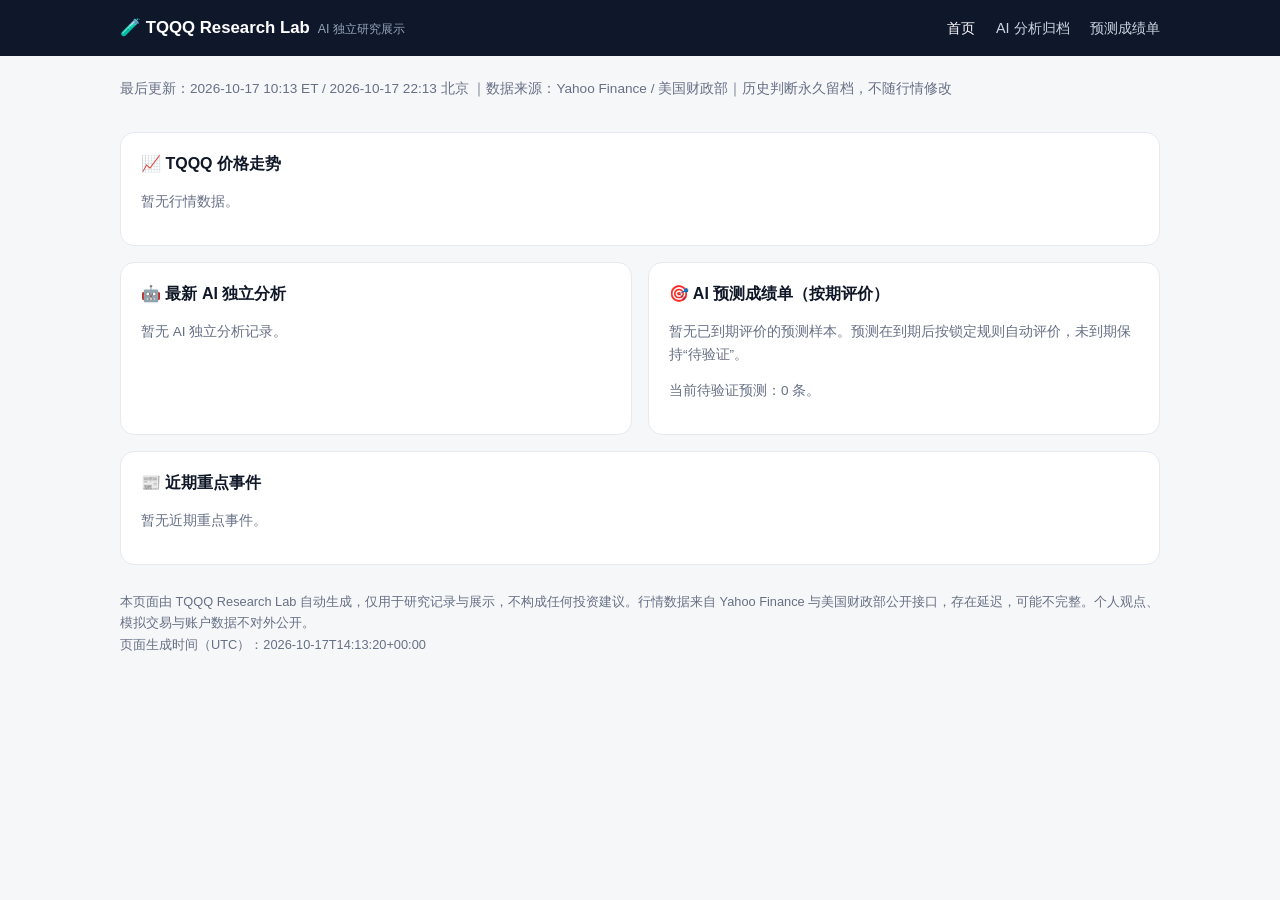
==== commit 78490766: "site: 更新展示页 2026-10-17T14:13" ====
--- a/index.html
+++ b/index.html
@@ -17,20 +17,19 @@
 </div></header>
 <main class="wrap">
 
-<div class="meta">最后更新：2026-10-16 17:45 ET / 2026-10-17 05:45 北京
+<div class="meta">最后更新：2026-10-17 10:13 ET / 2026-10-17 22:13 北京
  ｜数据来源：Yahoo Finance / 美国财政部｜历史判断永久留档，不随行情修改</div>
-<section class="grid"><div class='card'><div class='k'>TQQQ（3 倍杠杆 ETF）</div><div class='v'>73.82</div><div class='d down'>-0.40%</div><div class='small'>2026-10-15 · yahoo</div></div><div class='card'><div class='k'>QQQ 纳斯达克100</div><div class='v'>728.00</div><div class='d down'>-0.13%</div><div class='small'>2026-10-15 · yahoo</div></div><div class='card'><div class='k'>纳斯达克100 指数</div><div class='v'>29,935.60</div><div class='d down'>-0.05%</div><div class='small'>2026-10-15 · yahoo</div></div><div class='card'><div class='k'>10 年期美债收益率</div><div class='v'>5.09%</div><div class='d down'>Δ -0.01 个百分点</div><div class='small'>2026-10-16 · treasury</div></div><div class='card'><div class='k'>2 年期美债收益率</div><div class='v'>4.74%</div><div class='d down'>Δ -0.03 个百分点</div><div class='small'>2026-10-16 · treasury</div></div><div class='card'><div class='k'>VIX 波动率</div><div class='v'>16.05</div><div class='d down'>-2.49%</div><div class='small'>2026-10-16 · yahoo</div></div><div class='card'><div class='k'>WTI 原油</div><div class='v'>96.11</div><div class='d down'>-1.90%</div><div class='small'>2026-10-16 · yahoo</div></div><div class='card'><div class='k'>黄金</div><div class='v'>4,198.10</div><div class='d up'>+0.67%</div><div class='small'>2026-10-16 · yahoo</div></div><div class='card'><div class='k'>美元指数</div><div class='v'>101.71</div><div class='d down'>-0.28%</div><div class='small'>2026-10-16 · yahoo</div></div></section>
-<section class="panel"><h3>📈 TQQQ 价格走势</h3><div style="height:340px; width:100%;">                        <script>window.PlotlyConfig = {MathJaxConfig: 'local'};</script>
-        <script charset="utf-8" src="https://cdn.plot.ly/plotly-4.1.1.min.js" integrity="sha256-O24V1F27f8pb0glCkelh3cVHLNiHAJ5gCaVtq2aNch8=" crossorigin="anonymous"></script>                <div id="9b1cb752-0e0a-4041-a06b-f7e985e562c3" class="plotly-graph-div" style="height:100%; width:100%;"></div>            <script>                window.PLOTLYENV=window.PLOTLYENV || {};                                if (document.getElementById("9b1cb752-0e0a-4041-a06b-f7e985e562c3")) {                    Plotly.newPlot(                        "9b1cb752-0e0a-4041-a06b-f7e985e562c3",                        [{"fill":"tozeroy","fillcolor":"rgba(29,78,216,0.06)","line":{"color":"#1d4ed8","width":2},"name":"TQQQ","x":["2026-01-29","2026-01-30","2026-02-02","2026-02-03","2026-02-04","2026-02-05","2026-02-06","2026-02-09","2026-02-10","2026-02-11","2026-02-12","2026-02-13","2026-02-17","2026-02-18","2026-02-19","2026-02-20","2026-02-23","2026-02-24","2026-02-25","2026-02-26","2026-02-27","2026-03-02","2026-03-03","2026-03-04","2026-03-05","2026-03-06","2026-03-09","2026-03-10","2026-03-11","2026-03-12","2026-03-13","2026-03-16","2026-03-17","2026-03-18","2026-03-19","2026-03-20","2026-03-23","2026-03-24","2026-03-25","2026-03-26","2026-03-27","2026-03-30","2026-03-31","2026-04-01","2026-04-02","2026-04-06","2026-04-07","2026-04-08","2026-04-09","2026-04-10","2026-04-13","2026-04-14","2026-04-15","2026-04-16","2026-04-17","2026-04-20","2026-04-21","2026-04-22","2026-04-23","2026-04-24","2026-04-27","2026-04-28","2026-04-29","2026-04-30","2026-05-01","2026-05-04","2026-05-05","2026-05-06","2026-05-07","2026-05-08","2026-05-11","2026-05-12","2026-05-13","2026-05-14","2026-05-15","2026-05-18","2026-05-19","2026-05-20","2026-05-21","2026-05-22","2026-05-26","2026-05-27","2026-05-28","2026-05-29","2026-06-01","2026-06-02","2026-06-03","2026-06-04","2026-06-05","2026-06-08","2026-06-09","2026-06-10","2026-06-11","2026-06-12","2026-06-15","2026-06-16","2026-06-17","2026-06-18","2026-06-22","2026-06-23","2026-06-24","2026-06-25","2026-06-26","2026-06-29","2026-06-30","2026-07-01","2026-07-02","2026-07-06","2026-07-07","2026-07-08","2026-07-09","2026-07-10","2026-07-13","2026-07-14","2026-07-15","2026-07-16","2026-07-17","2026-07-20","2026-07-21","2026-07-22","2026-07-23","2026-07-24","2026-07-27","2026-07-28","2026-07-29","2026-07-30","2026-07-31","2026-08-03","2026-08-04","2026-08-05","2026-08-06","2026-08-07","2026-08-10","2026-08-11","2026-08-12","2026-08-13","2026-08-14","2026-08-17","2026-08-18","2026-08-19","2026-08-20","2026-08-21","2026-08-24","2026-08-25","2026-08-26","2026-08-27","2026-08-28","2026-08-31","2026-09-01","2026-09-02","2026-09-03","2026-09-04","2026-09-08","2026-09-09","2026-09-10","2026-09-11","2026-09-14","2026-09-15","2026-09-16","2026-09-17","2026-09-18","2026-09-21","2026-09-22","2026-09-23","2026-09-24","2026-09-25","2026-09-28","2026-09-29","2026-09-30","2026-10-01","2026-10-02","2026-10-05","2026-10-06","2026-10-07","2026-10-08","2026-10-09","2026-10-12","2026-10-13","2026-10-14","2026-10-15"],"y":[56.040000915527344,54.0,55.099998474121094,52.52000045776367,49.7599983215332,47.63999938964844,50.59000015258789,51.7400016784668,51.02000045776367,51.400001525878906,48.2599983215332,48.470001220703125,48.349998474121094,49.38999938964844,48.83000183105469,50.060001373291016,48.2400016784668,49.779998779296875,51.869998931884766,50.04999923706055,49.52000045776367,49.70000076293945,48.099998474121094,50.2599983215332,49.79999923706055,47.540000915527344,49.38999938964844,49.400001525878906,49.349998474121094,46.83000183105469,45.93000030517578,47.459999084472656,48.15999984741211,46.099998474121094,45.689998626708984,43.08000183105469,44.56999969482422,43.619998931884766,44.38999938964844,41.22999954223633,38.779998779296875,37.88999938964844,41.68000030517578,43.22999954223633,43.33000183105469,44.099998474121094,44.150001525878906,48.0,48.959999084472656,49.16999816894531,50.65999984741211,53.40999984741211,55.650001525878906,56.43000030517578,58.59000015258789,58.08000183105469,57.400001525878906,60.209999084472656,59.220001220703125,62.560001373291016,62.63999938964844,60.7400016784668,61.86000061035156,63.540000915527344,65.30000305175781,64.91000366210938,67.38999938964844,71.56999969482422,71.33999633789062,76.27999877929688,76.95999908447266,74.95999908447266,77.23999786376953,78.94999694824219,75.33999633789062,74.31999969482422,72.93000030517578,76.51000213623047,76.94999694824219,77.83999633789062,81.94999694824219,81.66999816894531,83.68000030517578,84.55999755859375,86.04000091552734,87.22000122070312,86.55999755859375,85.22000122070312,73.05000305175781,76.2699966430664,73.72000122070312,69.2699966430664,76.01000213623047,77.5199966430664,84.58999633789062,79.93000030517578,77.54000091552734,82.87000274658203,82.58000183105469,74.44000244140625,73.30000305175781,74.94999694824219,71.83000183105469,77.19000244140625,81.0,77.45999908447266,73.3499984741211,76.41999816894531,72.2300033569336,72.72000122070312,76.33999633789062,77.02999877929688,72.63999938964844,75.0199966430664,74.44000244140625,70.73999786376953,67.52999877929688,67.6500015258789,71.37000274658203,70.27999877929688,66.30000305175781,64.0,63.400001525878906,61.560001373291016,57.75,63.29999923706055,64.62000274658203,67.95999908447266,74.81999969482422,72.83999633789062,72.02999877929688,74.47000122070312,73.80000305175781,73.05999755859375,74.5999984741211,77.1500015258789,76.79000091552734,76.4000015258789,72.52999877929688,72.05999755859375,70.4800033569336,71.16999816894531,69.01000213623047,70.2699966430664,70.47000122070312,73.30000305175781,71.8499984741211,71.91999816894531,69.1500015258789,69.5999984741211,72.02999877929688,72.37000274658203,72.16000366210938,71.55000305175781,69.20999908447266,70.9800033569336,69.2699966430664,67.9000015258789,67.93000030517578,71.37999725341797,72.63999938964844,78.91000366210938,80.83000183105469,78.66000366210938,78.58000183105469,79.5999984741211,77.04000091552734,77.45999908447266,78.02999877929688,78.7300033569336,81.01000213623047,83.12000274658203,84.25,83.62000274658203,80.2300033569336,81.27999877929688,79.61000061035156,78.80999755859375,74.12000274658203,73.81999969482422],"type":"scatter"}],                        {"height":340,"margin":{"b":30,"l":40,"r":12,"t":28},"showlegend":false,"template":{"data":{"barpolar":[{"marker":{"line":{"color":"white","width":0.5},"pattern":{"fillmode":"overlay","size":10,"solidity":0.2}},"type":"barpolar"}],"bar":[{"error_x":{"color":"#2a3f5f"},"error_y":{"color":"#2a3f5f"},"marker":{"line":{"color":"white","width":0.5},"pattern":{"fillmode":"overlay","size":10,"solidity":0.2}},"type":"bar"}],"carpet":[{"aaxis":{"endlinecolor":"#2a3f5f","gridcolor":"#C8D4E3","linecolor":"#C8D4E3","minorgridcolor":"#C8D4E3","startlinecolor":"#2a3f5f"},"baxis":{"endlinecolor":"#2a3f5f","gridcolor":"#C8D4E3","linecolor":"#C8D4E3","minorgridcolor":"#C8D4E3","startlinecolor":"#2a3f5f"},"type":"carpet"}],"choropleth":[{"colorbar":{"outlinewidth":0,"ticks":""},"type":"choropleth"}],"contourcarpet":[{"colorbar":{"outlinewidth":0,"ticks":""},"type":"contourcarpet"}],"contour":[{"colorbar":{"outlinewidth":0,"ticks":""},"colorscale":[[0.0,"#0d0887"],[0.1111111111111111,"#46039f"],[0.2222222222222222,"#7201a8"],[0.3333333333333333,"#9c179e"],[0.4444444444444444,"#bd3786"],[0.5555555555555556,"#d8576b"],[0.6666666666666666,"#ed7953"],[0.7777777777777778,"#fb9f3a"],[0.8888888888888888,"#fdca26"],[1.0,"#f0f921"]],"type":"contour"}],"heatmap":[{"colorbar":{"outlinewidth":0,"ticks":""},"colorscale":[[0.0,"#0d0887"],[0.1111111111111111,"#46039f"],[0.2222222222222222,"#7201a8"],[0.3333333333333333,"#9c179e"],[0.4444444444444444,"#bd3786"],[0.5555555555555556,"#d8576b"],[0.6666666666666666,"#ed7953"],[0.7777777777777778,"#fb9f3a"],[0.8888888888888888,"#fdca26"],[1.0,"#f0f921"]],"type":"heatmap"}],"histogram2dcontour":[{"colorbar":{"outlinewidth":0,"ticks":""},"colorscale":[[0.0,"#0d0887"],[0.1111111111111111,"#46039f"],[0.2222222222222222,"#7201a8"],[0.3333333333333333,"#9c179e"],[0.4444444444444444,"#bd3786"],[0.5555555555555556,"#d8576b"],[0.6666666666666666,"#ed7953"],[0.7777777777777778,"#fb9f3a"],[0.8888888888888888,"#fdca26"],[1.0,"#f0f921"]],"type":"histogram2dcontour"}],"histogram2d":[{"colorbar":{"outlinewidth":0,"ticks":""},"colorscale":[[0.0,"#0d0887"],[0.1111111111111111,"#46039f"],[0.2222222222222222,"#7201a8"],[0.3333333333333333,"#9c179e"],[0.4444444444444444,"#bd3786"],[0.5555555555555556,"#d8576b"],[0.6666666666666666,"#ed7953"],[0.7777777777777778,"#fb9f3a"],[0.8888888888888888,"#fdca26"],[1.0,"#f0f921"]],"type":"histogram2d"}],"histogram":[{"marker":{"pattern":{"fillmode":"overlay","size":10,"solidity":0.2}},"type":"histogram"}],"mesh3d":[{"colorbar":{"outlinewidth":0,"ticks":""},"type":"mesh3d"}],"parcoords":[{"line":{"colorbar":{"outlinewidth":0,"ticks":""}},"type":"parcoords"}],"pie":[{"automargin":true,"type":"pie"}],"scatter3d":[{"line":{"colorbar":{"outlinewidth":0,"ticks":""}},"marker":{"colorbar":{"outlinewidth":0,"ticks":""}},"type":"scatter3d"}],"scattercarpet":[{"marker":{"colorbar":{"outlinewidth":0,"ticks":""}},"type":"scattercarpet"}],"scattergeo":[{"marker":{"colorbar":{"outlinewidth":0,"ticks":""}},"type":"scattergeo"}],"scattergl":[{"marker":{"colorbar":{"outlinewidth":0,"ticks":""}},"type":"scattergl"}],"scattermap":[{"marker":{"colorbar":{"outlinewidth":0,"ticks":""}},"type":"scattermap"}],"scatterpolargl":[{"marker":{"colorbar":{"outlinewidth":0,"ticks":""}},"type":"scatterpolargl"}],"scatterpolar":[{"marker":{"colorbar":{"outlinewidth":0,"ticks":""}},"type":"scatterpolar"}],"scatter":[{"fillpattern":{"fillmode":"overlay","size":10,"solidity":0.2},"type":"scatter"}],"scatterternary":[{"marker":{"colorbar":{"outlinewidth":0,"ticks":""}},"type":"scatterternary"}],"surface":[{"colorbar":{"outlinewidth":0,"ticks":""},"colorscale":[[0.0,"#0d0887"],[0.1111111111111111,"#46039f"],[0.2222222222222222,"#7201a8"],[0.3333333333333333,"#9c179e"],[0.4444444444444444,"#bd3786"],[0.5555555555555556,"#d8576b"],[0.6666666666666666,"#ed7953"],[0.7777777777777778,"#fb9f3a"],[0.8888888888888888,"#fdca26"],[1.0,"#f0f921"]],"type":"surface"}],"table":[{"cells":{"fill":{"color":"#EBF0F8"},"line":{"color":"white"}},"header":{"fill":{"color":"#C8D4E3"},"line":{"color":"white"}},"type":"table"}]},"layout":{"annotationdefaults":{"arrowcolor":"#2a3f5f","arrowhead":0,"arrowwidth":1},"autotypenumbers":"strict","coloraxis":{"colorbar":{"outlinewidth":0,"ticks":""}},"colorscale":{"diverging":[[0,"#8e0152"],[0.1,"#c51b7d"],[0.2,"#de77ae"],[0.3,"#f1b6da"],[0.4,"#fde0ef"],[0.5,"#f7f7f7"],[0.6,"#e6f5d0"],[0.7,"#b8e186"],[0.8,"#7fbc41"],[0.9,"#4d9221"],[1,"#276419"]],"sequential":[[0.0,"#0d0887"],[0.1111111111111111,"#46039f"],[0.2222222222222222,"#7201a8"],[0.3333333333333333,"#9c179e"],[0.4444444444444444,"#bd3786"],[0.5555555555555556,"#d8576b"],[0.6666666666666666,"#ed7953"],[0.7777777777777778,"#fb9f3a"],[0.8888888888888888,"#fdca26"],[1.0,"#f0f921"]],"sequentialminus":[[0.0,"#0d0887"],[0.1111111111111111,"#46039f"],[0.2222222222222222,"#7201a8"],[0.3333333333333333,"#9c179e"],[0.4444444444444444,"#bd3786"],[0.5555555555555556,"#d8576b"],[0.6666666666666666,"#ed7953"],[0.7777777777777778,"#fb9f3a"],[0.8888888888888888,"#fdca26"],[1.0,"#f0f921"]]},"colorway":["#636efa","#EF553B","#00cc96","#ab63fa","#FFA15A","#19d3f3","#FF6692","#B6E880","#FF97FF","#FECB52"],"font":{"color":"#2a3f5f"},"geo":{"bgcolor":"white","lakecolor":"white","landcolor":"white","showlakes":true,"showland":true,"subunitcolor":"#C8D4E3"},"hoverlabel":{"align":"left"},"hovermode":"closest","paper_bgcolor":"white","plot_bgcolor":"white","polar":{"angularaxis":{"gridcolor":"#EBF0F8","linecolor":"#EBF0F8","ticks":""},"bgcolor":"white","radialaxis":{"gridcolor":"#EBF0F8","linecolor":"#EBF0F8","ticks":""}},"scene":{"xaxis":{"backgroundcolor":"white","gridcolor":"#DFE8F3","gridwidth":2,"linecolor":"#EBF0F8","showbackground":true,"ticks":"","zerolinecolor":"#EBF0F8"},"yaxis":{"backgroundcolor":"white","gridcolor":"#DFE8F3","gridwidth":2,"linecolor":"#EBF0F8","showbackground":true,"ticks":"","zerolinecolor":"#EBF0F8"},"zaxis":{"backgroundcolor":"white","gridcolor":"#DFE8F3","gridwidth":2,"linecolor":"#EBF0F8","showbackground":true,"ticks":"","zerolinecolor":"#EBF0F8"}},"shapedefaults":{"line":{"color":"#2a3f5f"}},"ternary":{"aaxis":{"gridcolor":"#DFE8F3","linecolor":"#A2B1C6","ticks":""},"baxis":{"gridcolor":"#DFE8F3","linecolor":"#A2B1C6","ticks":""},"bgcolor":"white","caxis":{"gridcolor":"#DFE8F3","linecolor":"#A2B1C6","ticks":""}},"title":{"x":0.05},"xaxis":{"automargin":true,"gridcolor":"#EBF0F8","linecolor":"#EBF0F8","ticks":"","title":{"standoff":15},"zerolinecolor":"#EBF0F8","zerolinewidth":2},"yaxis":{"automargin":true,"gridcolor":"#EBF0F8","linecolor":"#EBF0F8","ticks":"","title":{"standoff":15},"zerolinecolor":"#EBF0F8","zerolinewidth":2}}},"title":{"text":"TQQQ \u8fd1 180 \u4e2a\u4ea4\u6613\u65e5"}},                        {"displayModeBar": false, "staticPlot": true, "responsive": true}                    )                };            </script>        </div></section>
+<section class="grid"></section>
+<section class="panel"><h3>📈 TQQQ 价格走势</h3><p class='muted'>暂无行情数据。</p></section>
 <section class="two-col">
-  <div class="panel"><h3>🤖 最新 AI 独立分析</h3><div class='muted'>2026-10-16（美东） · 模型 deepseek/deepseek-chat · TQQQ 参考价 73.82</div><p><span class='chip uncertain'>总体立场：不确定</span><span class='chip accent'>置信度 45%</span></p><div class='grid' style='grid-template-columns:repeat(3,1fr)'><div class='hcall'><b>下一交易日</b><span class='chip bear'>看跌</span><div class='bar'><span style='width:55%'></span></div><div class='small'>置信度 55%</div></div><div class='hcall'><b>未来 5 日</b><span class='chip bear'>看跌</span><div class='bar'><span style='width:50%'></span></div><div class='small'>置信度 50%</div></div><div class='hcall'><b>未来 20 日</b><span class='chip uncertain'>不确定</span><div class='bar'><span style='width:40%'></span></div><div class='small'>置信度 40%</div></div></div><p class='small' style='margin-top:10px'>【事实】截至2026-10-15收盘，纳指100本体^NDX收于29935.60，QQQ收于728.00；5日收益分别为-2.57%与-2.62%，20日收益+1.66%与+1.65%，60日收益+3.23%与+3.32%。RSI分别为44.34与44.23，处于中性偏弱区间。价格位于MA20（^NDX 30547.04 / QQQ 743.06）与MA5（30400.75 / 739.57）下方，但仍在MA50（29871.71 / 726.41）与MA200（27719.36 / 673.20）上方，当前回撤-…</p><p><a href='analysis/2026-10-16.html'>阅读完整分析 →</a></p></div>
-  <div class="panel"><h3>🎯 AI 预测成绩单（按期评价）</h3><p>已评价样本 <b>3</b> 条，方向正确率 <b>66.7%</b>（2/3）；待验证 8 条。</p><div class='small'>下一交易日：2/3（67%）</div><div class='bar'><span style='width:67%'></span></div><p class='small'>样本量偏小时结论不可靠；完整记录见 <a href='forecasts.html'>预测成绩单</a>。</p></div>
+  <div class="panel"><h3>🤖 最新 AI 独立分析</h3><p class='muted'>暂无 AI 独立分析记录。</p></div>
+  <div class="panel"><h3>🎯 AI 预测成绩单（按期评价）</h3><p class='muted'>暂无已到期评价的预测样本。预测在到期后按锁定规则自动评价，未到期保持“待验证”。</p><p class='muted'>当前待验证预测：0 条。</p></div>
 </section>
-<section class="panel"><h3>📰 近期重点事件</h3><ul><li>★★★★ Major earnings reports are due next week, but strong results may not be enough to quell market fears<span class='small'>（CNBC – 头条，2026-10-16）</span></li><li>★★★★ CoreWeave, Nebius, and Neoclouds Sink as Market Fear Index Closes in on ‘Extreme Fear’<span class='small'>（Yahoo Finance – 英伟达 NVDA，2026-10-16）</span></li><li>★★★★ AI investors have woken up to the bond market’s warning signs<span class='small'>（MarketWatch – 头条，2026-10-16）</span></li><li>★★★★ Netflix, Tesla Headline Busy Earnings Calendar; Spending Plans Key To Meta&#x27;s Report<span class='small'>（Yahoo Finance – Meta, Yahoo Finance – 特斯拉 TSLA，2026-10-16）</span></li><li>★★★★ Sanctioned Oil Tankers May Get a U.S. Reprieve from Trump. But Freight Costs Might Not Feel a Difference.<span class='small'>（Yahoo Finance – WTI 原油，2026-10-16）</span></li><li>★★★★ Why Is CoreWeave Stock Falling Today?<span class='small'>（Yahoo Finance – 英伟达 NVDA，2026-10-16）</span></li><li>★★★★ Big Tech Earnings Suddenly Matter for the Bond Market<span class='small'>（Yahoo Finance – 苹果 AAPL, Yahoo Finance – 亚马逊 AMZN，2026-10-16）</span></li><li>★★★★ These Australian Growth Stocks Stand Out In October 2026<span class='small'>（Yahoo Finance – WTI 原油, Yahoo Finance – 黄金，2026-10-16）</span></li></ul></section>
+<section class="panel"><h3>📰 近期重点事件</h3><p class='muted'>暂无近期重点事件。</p></section>
 
 <footer>
   <div>本页面由 TQQQ Research Lab 自动生成，仅用于研究记录与展示，不构成任何投资建议。行情数据来自 Yahoo Finance 与美国财政部公开接口，存在延迟，可能不完整。个人观点、模拟交易与账户数据不对外公开。</div>
-  <div>页面生成时间（UTC）：2026-10-16T21:45:05+00:00</div>
+  <div>页面生成时间（UTC）：2026-10-17T14:13:20+00:00</div>
 </footer>
 </main>
 </body>
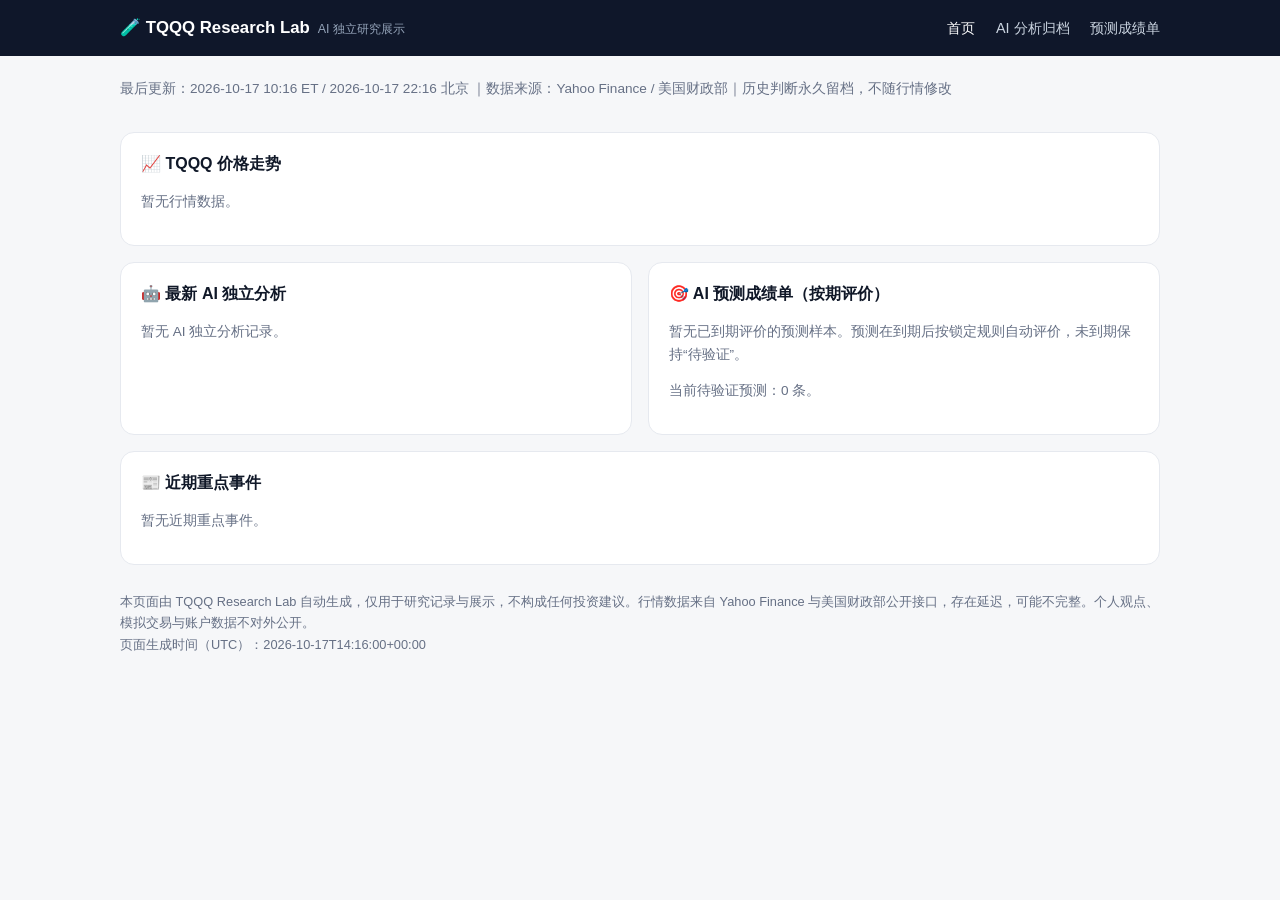
==== commit c21afa47: "site: 更新展示页 2026-10-17T14:16" ====
--- a/index.html
+++ b/index.html
@@ -17,7 +17,7 @@
 </div></header>
 <main class="wrap">
 
-<div class="meta">最后更新：2026-10-17 10:13 ET / 2026-10-17 22:13 北京
+<div class="meta">最后更新：2026-10-17 10:16 ET / 2026-10-17 22:16 北京
  ｜数据来源：Yahoo Finance / 美国财政部｜历史判断永久留档，不随行情修改</div>
 <section class="grid"></section>
 <section class="panel"><h3>📈 TQQQ 价格走势</h3><p class='muted'>暂无行情数据。</p></section>
@@ -29,7 +29,7 @@
 
 <footer>
   <div>本页面由 TQQQ Research Lab 自动生成，仅用于研究记录与展示，不构成任何投资建议。行情数据来自 Yahoo Finance 与美国财政部公开接口，存在延迟，可能不完整。个人观点、模拟交易与账户数据不对外公开。</div>
-  <div>页面生成时间（UTC）：2026-10-17T14:13:20+00:00</div>
+  <div>页面生成时间（UTC）：2026-10-17T14:16:00+00:00</div>
 </footer>
 </main>
 </body>
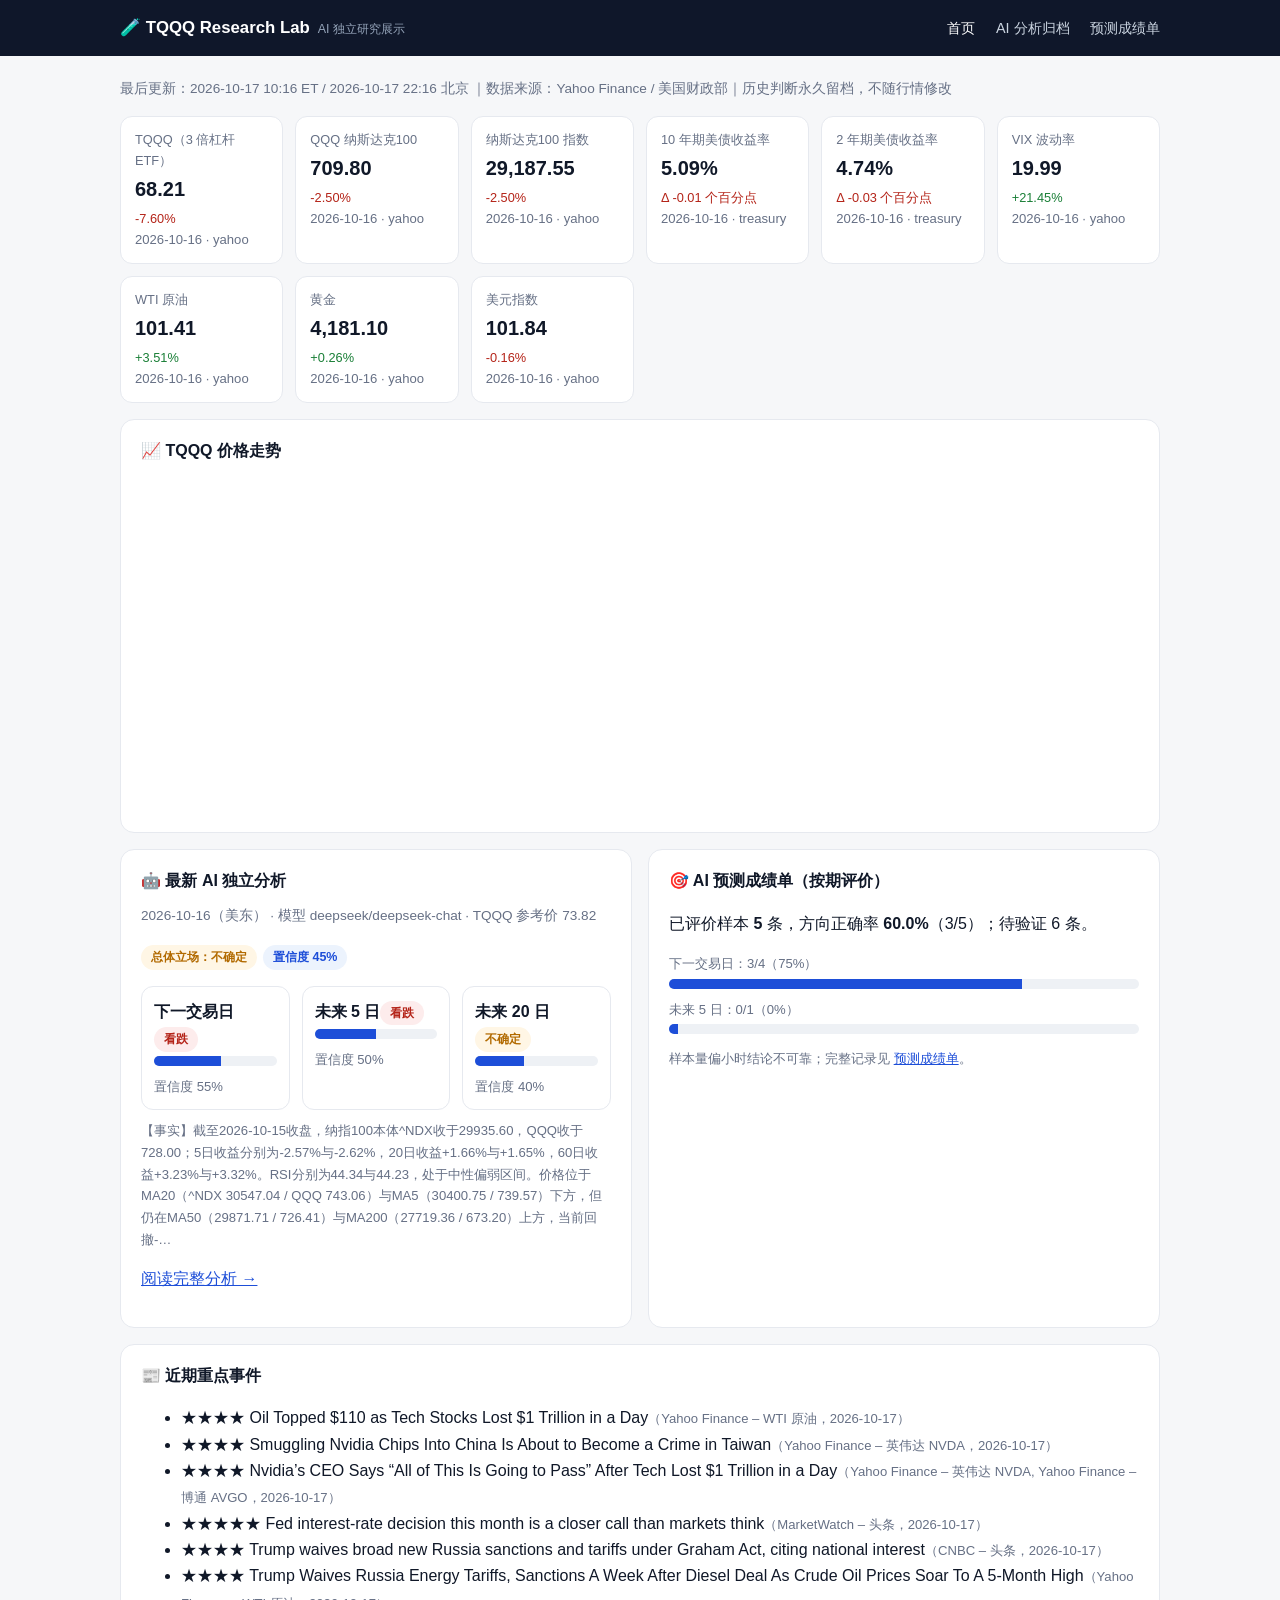
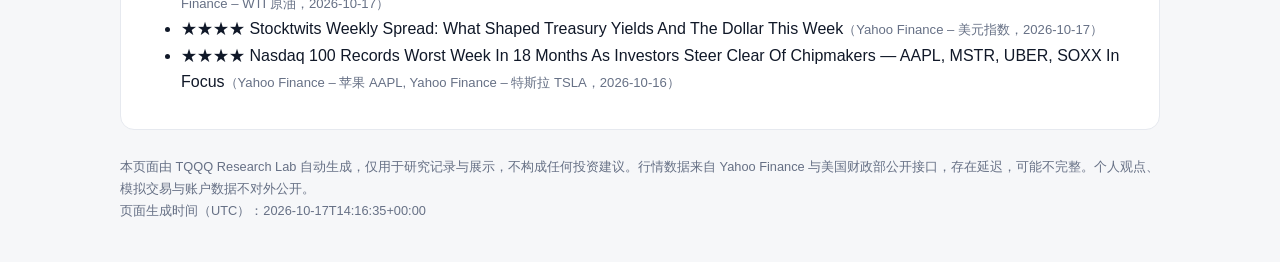
==== commit 14d04993: "site: 更新展示页 2026-10-17T14:16" ====
--- a/index.html
+++ b/index.html
@@ -19,17 +19,18 @@
 
 <div class="meta">最后更新：2026-10-17 10:16 ET / 2026-10-17 22:16 北京
  ｜数据来源：Yahoo Finance / 美国财政部｜历史判断永久留档，不随行情修改</div>
-<section class="grid"></section>
-<section class="panel"><h3>📈 TQQQ 价格走势</h3><p class='muted'>暂无行情数据。</p></section>
+<section class="grid"><div class='card'><div class='k'>TQQQ（3 倍杠杆 ETF）</div><div class='v'>68.21</div><div class='d down'>-7.60%</div><div class='small'>2026-10-16 · yahoo</div></div><div class='card'><div class='k'>QQQ 纳斯达克100</div><div class='v'>709.80</div><div class='d down'>-2.50%</div><div class='small'>2026-10-16 · yahoo</div></div><div class='card'><div class='k'>纳斯达克100 指数</div><div class='v'>29,187.55</div><div class='d down'>-2.50%</div><div class='small'>2026-10-16 · yahoo</div></div><div class='card'><div class='k'>10 年期美债收益率</div><div class='v'>5.09%</div><div class='d down'>Δ -0.01 个百分点</div><div class='small'>2026-10-16 · treasury</div></div><div class='card'><div class='k'>2 年期美债收益率</div><div class='v'>4.74%</div><div class='d down'>Δ -0.03 个百分点</div><div class='small'>2026-10-16 · treasury</div></div><div class='card'><div class='k'>VIX 波动率</div><div class='v'>19.99</div><div class='d up'>+21.45%</div><div class='small'>2026-10-16 · yahoo</div></div><div class='card'><div class='k'>WTI 原油</div><div class='v'>101.41</div><div class='d up'>+3.51%</div><div class='small'>2026-10-16 · yahoo</div></div><div class='card'><div class='k'>黄金</div><div class='v'>4,181.10</div><div class='d up'>+0.26%</div><div class='small'>2026-10-16 · yahoo</div></div><div class='card'><div class='k'>美元指数</div><div class='v'>101.84</div><div class='d down'>-0.16%</div><div class='small'>2026-10-16 · yahoo</div></div></section>
+<section class="panel"><h3>📈 TQQQ 价格走势</h3><div style="height:340px; width:100%;">                        <script>window.PlotlyConfig = {MathJaxConfig: 'local'};</script>
+        <script charset="utf-8" src="https://cdn.plot.ly/plotly-4.1.1.min.js" integrity="sha256-O24V1F27f8pb0glCkelh3cVHLNiHAJ5gCaVtq2aNch8=" crossorigin="anonymous"></script>                <div id="f99acb01-fe80-4860-876e-956b708512e6" class="plotly-graph-div" style="height:100%; width:100%;"></div>            <script>                window.PLOTLYENV=window.PLOTLYENV || {};                                if (document.getElementById("f99acb01-fe80-4860-876e-956b708512e6")) {                    Plotly.newPlot(                        "f99acb01-fe80-4860-876e-956b708512e6",                        [{"fill":"tozeroy","fillcolor":"rgba(29,78,216,0.06)","line":{"color":"#1d4ed8","width":2},"name":"TQQQ","x":["2026-01-30","2026-02-02","2026-02-03","2026-02-04","2026-02-05","2026-02-06","2026-02-09","2026-02-10","2026-02-11","2026-02-12","2026-02-13","2026-02-17","2026-02-18","2026-02-19","2026-02-20","2026-02-23","2026-02-24","2026-02-25","2026-02-26","2026-02-27","2026-03-02","2026-03-03","2026-03-04","2026-03-05","2026-03-06","2026-03-09","2026-03-10","2026-03-11","2026-03-12","2026-03-13","2026-03-16","2026-03-17","2026-03-18","2026-03-19","2026-03-20","2026-03-23","2026-03-24","2026-03-25","2026-03-26","2026-03-27","2026-03-30","2026-03-31","2026-04-01","2026-04-02","2026-04-06","2026-04-07","2026-04-08","2026-04-09","2026-04-10","2026-04-13","2026-04-14","2026-04-15","2026-04-16","2026-04-17","2026-04-20","2026-04-21","2026-04-22","2026-04-23","2026-04-24","2026-04-27","2026-04-28","2026-04-29","2026-04-30","2026-05-01","2026-05-04","2026-05-05","2026-05-06","2026-05-07","2026-05-08","2026-05-11","2026-05-12","2026-05-13","2026-05-14","2026-05-15","2026-05-18","2026-05-19","2026-05-20","2026-05-21","2026-05-22","2026-05-26","2026-05-27","2026-05-28","2026-05-29","2026-06-01","2026-06-02","2026-06-03","2026-06-04","2026-06-05","2026-06-08","2026-06-09","2026-06-10","2026-06-11","2026-06-12","2026-06-15","2026-06-16","2026-06-17","2026-06-18","2026-06-22","2026-06-23","2026-06-24","2026-06-25","2026-06-26","2026-06-29","2026-06-30","2026-07-01","2026-07-02","2026-07-06","2026-07-07","2026-07-08","2026-07-09","2026-07-10","2026-07-13","2026-07-14","2026-07-15","2026-07-16","2026-07-17","2026-07-20","2026-07-21","2026-07-22","2026-07-23","2026-07-24","2026-07-27","2026-07-28","2026-07-29","2026-07-30","2026-07-31","2026-08-03","2026-08-04","2026-08-05","2026-08-06","2026-08-07","2026-08-10","2026-08-11","2026-08-12","2026-08-13","2026-08-14","2026-08-17","2026-08-18","2026-08-19","2026-08-20","2026-08-21","2026-08-24","2026-08-25","2026-08-26","2026-08-27","2026-08-28","2026-08-31","2026-09-01","2026-09-02","2026-09-03","2026-09-04","2026-09-08","2026-09-09","2026-09-10","2026-09-11","2026-09-14","2026-09-15","2026-09-16","2026-09-17","2026-09-18","2026-09-21","2026-09-22","2026-09-23","2026-09-24","2026-09-25","2026-09-28","2026-09-29","2026-09-30","2026-10-01","2026-10-02","2026-10-05","2026-10-06","2026-10-07","2026-10-08","2026-10-09","2026-10-12","2026-10-13","2026-10-14","2026-10-15","2026-10-16"],"y":[54.0,55.099998474121094,52.52000045776367,49.7599983215332,47.63999938964844,50.59000015258789,51.7400016784668,51.02000045776367,51.400001525878906,48.2599983215332,48.470001220703125,48.349998474121094,49.38999938964844,48.83000183105469,50.060001373291016,48.2400016784668,49.779998779296875,51.869998931884766,50.04999923706055,49.52000045776367,49.70000076293945,48.099998474121094,50.2599983215332,49.79999923706055,47.540000915527344,49.38999938964844,49.400001525878906,49.349998474121094,46.83000183105469,45.93000030517578,47.459999084472656,48.15999984741211,46.099998474121094,45.689998626708984,43.08000183105469,44.56999969482422,43.619998931884766,44.38999938964844,41.22999954223633,38.779998779296875,37.88999938964844,41.68000030517578,43.22999954223633,43.33000183105469,44.099998474121094,44.150001525878906,48.0,48.959999084472656,49.16999816894531,50.65999984741211,53.40999984741211,55.650001525878906,56.43000030517578,58.59000015258789,58.08000183105469,57.400001525878906,60.209999084472656,59.220001220703125,62.560001373291016,62.63999938964844,60.7400016784668,61.86000061035156,63.540000915527344,65.30000305175781,64.91000366210938,67.38999938964844,71.56999969482422,71.33999633789062,76.27999877929688,76.95999908447266,74.95999908447266,77.23999786376953,78.94999694824219,75.33999633789062,74.31999969482422,72.93000030517578,76.51000213623047,76.94999694824219,77.83999633789062,81.94999694824219,81.66999816894531,83.68000030517578,84.55999755859375,86.04000091552734,87.22000122070312,86.55999755859375,85.22000122070312,73.05000305175781,76.2699966430664,73.72000122070312,69.2699966430664,76.01000213623047,77.5199966430664,84.58999633789062,79.93000030517578,77.54000091552734,82.87000274658203,82.58000183105469,74.44000244140625,73.30000305175781,74.94999694824219,71.83000183105469,77.19000244140625,81.0,77.45999908447266,73.3499984741211,76.41999816894531,72.2300033569336,72.72000122070312,76.33999633789062,77.02999877929688,72.63999938964844,75.0199966430664,74.44000244140625,70.73999786376953,67.52999877929688,67.6500015258789,71.37000274658203,70.27999877929688,66.30000305175781,64.0,63.400001525878906,61.560001373291016,57.75,63.29999923706055,64.62000274658203,67.95999908447266,74.81999969482422,72.83999633789062,72.02999877929688,74.47000122070312,73.80000305175781,73.05999755859375,74.5999984741211,77.1500015258789,76.79000091552734,76.4000015258789,72.52999877929688,72.05999755859375,70.4800033569336,71.16999816894531,69.01000213623047,70.2699966430664,70.47000122070312,73.30000305175781,71.8499984741211,71.91999816894531,69.1500015258789,69.5999984741211,72.02999877929688,72.37000274658203,72.16000366210938,71.55000305175781,69.20999908447266,70.9800033569336,69.2699966430664,67.9000015258789,67.93000030517578,71.37999725341797,72.63999938964844,78.91000366210938,80.83000183105469,78.66000366210938,78.58000183105469,79.5999984741211,77.04000091552734,77.45999908447266,78.02999877929688,78.7300033569336,81.01000213623047,83.12000274658203,84.25,83.62000274658203,80.2300033569336,81.27999877929688,79.61000061035156,78.80999755859375,74.12000274658203,73.81999969482422,68.20999908447266],"type":"scatter"}],                        {"height":340,"margin":{"b":30,"l":40,"r":12,"t":28},"showlegend":false,"template":{"data":{"barpolar":[{"marker":{"line":{"color":"white","width":0.5},"pattern":{"fillmode":"overlay","size":10,"solidity":0.2}},"type":"barpolar"}],"bar":[{"error_x":{"color":"#2a3f5f"},"error_y":{"color":"#2a3f5f"},"marker":{"line":{"color":"white","width":0.5},"pattern":{"fillmode":"overlay","size":10,"solidity":0.2}},"type":"bar"}],"carpet":[{"aaxis":{"endlinecolor":"#2a3f5f","gridcolor":"#C8D4E3","linecolor":"#C8D4E3","minorgridcolor":"#C8D4E3","startlinecolor":"#2a3f5f"},"baxis":{"endlinecolor":"#2a3f5f","gridcolor":"#C8D4E3","linecolor":"#C8D4E3","minorgridcolor":"#C8D4E3","startlinecolor":"#2a3f5f"},"type":"carpet"}],"choropleth":[{"colorbar":{"outlinewidth":0,"ticks":""},"type":"choropleth"}],"contourcarpet":[{"colorbar":{"outlinewidth":0,"ticks":""},"type":"contourcarpet"}],"contour":[{"colorbar":{"outlinewidth":0,"ticks":""},"colorscale":[[0.0,"#0d0887"],[0.1111111111111111,"#46039f"],[0.2222222222222222,"#7201a8"],[0.3333333333333333,"#9c179e"],[0.4444444444444444,"#bd3786"],[0.5555555555555556,"#d8576b"],[0.6666666666666666,"#ed7953"],[0.7777777777777778,"#fb9f3a"],[0.8888888888888888,"#fdca26"],[1.0,"#f0f921"]],"type":"contour"}],"heatmap":[{"colorbar":{"outlinewidth":0,"ticks":""},"colorscale":[[0.0,"#0d0887"],[0.1111111111111111,"#46039f"],[0.2222222222222222,"#7201a8"],[0.3333333333333333,"#9c179e"],[0.4444444444444444,"#bd3786"],[0.5555555555555556,"#d8576b"],[0.6666666666666666,"#ed7953"],[0.7777777777777778,"#fb9f3a"],[0.8888888888888888,"#fdca26"],[1.0,"#f0f921"]],"type":"heatmap"}],"histogram2dcontour":[{"colorbar":{"outlinewidth":0,"ticks":""},"colorscale":[[0.0,"#0d0887"],[0.1111111111111111,"#46039f"],[0.2222222222222222,"#7201a8"],[0.3333333333333333,"#9c179e"],[0.4444444444444444,"#bd3786"],[0.5555555555555556,"#d8576b"],[0.6666666666666666,"#ed7953"],[0.7777777777777778,"#fb9f3a"],[0.8888888888888888,"#fdca26"],[1.0,"#f0f921"]],"type":"histogram2dcontour"}],"histogram2d":[{"colorbar":{"outlinewidth":0,"ticks":""},"colorscale":[[0.0,"#0d0887"],[0.1111111111111111,"#46039f"],[0.2222222222222222,"#7201a8"],[0.3333333333333333,"#9c179e"],[0.4444444444444444,"#bd3786"],[0.5555555555555556,"#d8576b"],[0.6666666666666666,"#ed7953"],[0.7777777777777778,"#fb9f3a"],[0.8888888888888888,"#fdca26"],[1.0,"#f0f921"]],"type":"histogram2d"}],"histogram":[{"marker":{"pattern":{"fillmode":"overlay","size":10,"solidity":0.2}},"type":"histogram"}],"mesh3d":[{"colorbar":{"outlinewidth":0,"ticks":""},"type":"mesh3d"}],"parcoords":[{"line":{"colorbar":{"outlinewidth":0,"ticks":""}},"type":"parcoords"}],"pie":[{"automargin":true,"type":"pie"}],"scatter3d":[{"line":{"colorbar":{"outlinewidth":0,"ticks":""}},"marker":{"colorbar":{"outlinewidth":0,"ticks":""}},"type":"scatter3d"}],"scattercarpet":[{"marker":{"colorbar":{"outlinewidth":0,"ticks":""}},"type":"scattercarpet"}],"scattergeo":[{"marker":{"colorbar":{"outlinewidth":0,"ticks":""}},"type":"scattergeo"}],"scattergl":[{"marker":{"colorbar":{"outlinewidth":0,"ticks":""}},"type":"scattergl"}],"scattermap":[{"marker":{"colorbar":{"outlinewidth":0,"ticks":""}},"type":"scattermap"}],"scatterpolargl":[{"marker":{"colorbar":{"outlinewidth":0,"ticks":""}},"type":"scatterpolargl"}],"scatterpolar":[{"marker":{"colorbar":{"outlinewidth":0,"ticks":""}},"type":"scatterpolar"}],"scatter":[{"fillpattern":{"fillmode":"overlay","size":10,"solidity":0.2},"type":"scatter"}],"scatterternary":[{"marker":{"colorbar":{"outlinewidth":0,"ticks":""}},"type":"scatterternary"}],"surface":[{"colorbar":{"outlinewidth":0,"ticks":""},"colorscale":[[0.0,"#0d0887"],[0.1111111111111111,"#46039f"],[0.2222222222222222,"#7201a8"],[0.3333333333333333,"#9c179e"],[0.4444444444444444,"#bd3786"],[0.5555555555555556,"#d8576b"],[0.6666666666666666,"#ed7953"],[0.7777777777777778,"#fb9f3a"],[0.8888888888888888,"#fdca26"],[1.0,"#f0f921"]],"type":"surface"}],"table":[{"cells":{"fill":{"color":"#EBF0F8"},"line":{"color":"white"}},"header":{"fill":{"color":"#C8D4E3"},"line":{"color":"white"}},"type":"table"}]},"layout":{"annotationdefaults":{"arrowcolor":"#2a3f5f","arrowhead":0,"arrowwidth":1},"autotypenumbers":"strict","coloraxis":{"colorbar":{"outlinewidth":0,"ticks":""}},"colorscale":{"diverging":[[0,"#8e0152"],[0.1,"#c51b7d"],[0.2,"#de77ae"],[0.3,"#f1b6da"],[0.4,"#fde0ef"],[0.5,"#f7f7f7"],[0.6,"#e6f5d0"],[0.7,"#b8e186"],[0.8,"#7fbc41"],[0.9,"#4d9221"],[1,"#276419"]],"sequential":[[0.0,"#0d0887"],[0.1111111111111111,"#46039f"],[0.2222222222222222,"#7201a8"],[0.3333333333333333,"#9c179e"],[0.4444444444444444,"#bd3786"],[0.5555555555555556,"#d8576b"],[0.6666666666666666,"#ed7953"],[0.7777777777777778,"#fb9f3a"],[0.8888888888888888,"#fdca26"],[1.0,"#f0f921"]],"sequentialminus":[[0.0,"#0d0887"],[0.1111111111111111,"#46039f"],[0.2222222222222222,"#7201a8"],[0.3333333333333333,"#9c179e"],[0.4444444444444444,"#bd3786"],[0.5555555555555556,"#d8576b"],[0.6666666666666666,"#ed7953"],[0.7777777777777778,"#fb9f3a"],[0.8888888888888888,"#fdca26"],[1.0,"#f0f921"]]},"colorway":["#636efa","#EF553B","#00cc96","#ab63fa","#FFA15A","#19d3f3","#FF6692","#B6E880","#FF97FF","#FECB52"],"font":{"color":"#2a3f5f"},"geo":{"bgcolor":"white","lakecolor":"white","landcolor":"white","showlakes":true,"showland":true,"subunitcolor":"#C8D4E3"},"hoverlabel":{"align":"left"},"hovermode":"closest","paper_bgcolor":"white","plot_bgcolor":"white","polar":{"angularaxis":{"gridcolor":"#EBF0F8","linecolor":"#EBF0F8","ticks":""},"bgcolor":"white","radialaxis":{"gridcolor":"#EBF0F8","linecolor":"#EBF0F8","ticks":""}},"scene":{"xaxis":{"backgroundcolor":"white","gridcolor":"#DFE8F3","gridwidth":2,"linecolor":"#EBF0F8","showbackground":true,"ticks":"","zerolinecolor":"#EBF0F8"},"yaxis":{"backgroundcolor":"white","gridcolor":"#DFE8F3","gridwidth":2,"linecolor":"#EBF0F8","showbackground":true,"ticks":"","zerolinecolor":"#EBF0F8"},"zaxis":{"backgroundcolor":"white","gridcolor":"#DFE8F3","gridwidth":2,"linecolor":"#EBF0F8","showbackground":true,"ticks":"","zerolinecolor":"#EBF0F8"}},"shapedefaults":{"line":{"color":"#2a3f5f"}},"ternary":{"aaxis":{"gridcolor":"#DFE8F3","linecolor":"#A2B1C6","ticks":""},"baxis":{"gridcolor":"#DFE8F3","linecolor":"#A2B1C6","ticks":""},"bgcolor":"white","caxis":{"gridcolor":"#DFE8F3","linecolor":"#A2B1C6","ticks":""}},"title":{"x":0.05},"xaxis":{"automargin":true,"gridcolor":"#EBF0F8","linecolor":"#EBF0F8","ticks":"","title":{"standoff":15},"zerolinecolor":"#EBF0F8","zerolinewidth":2},"yaxis":{"automargin":true,"gridcolor":"#EBF0F8","linecolor":"#EBF0F8","ticks":"","title":{"standoff":15},"zerolinecolor":"#EBF0F8","zerolinewidth":2}}},"title":{"text":"TQQQ \u8fd1 180 \u4e2a\u4ea4\u6613\u65e5"}},                        {"displayModeBar": false, "staticPlot": true, "responsive": true}                    )                };            </script>        </div></section>
 <section class="two-col">
-  <div class="panel"><h3>🤖 最新 AI 独立分析</h3><p class='muted'>暂无 AI 独立分析记录。</p></div>
-  <div class="panel"><h3>🎯 AI 预测成绩单（按期评价）</h3><p class='muted'>暂无已到期评价的预测样本。预测在到期后按锁定规则自动评价，未到期保持“待验证”。</p><p class='muted'>当前待验证预测：0 条。</p></div>
+  <div class="panel"><h3>🤖 最新 AI 独立分析</h3><div class='muted'>2026-10-16（美东） · 模型 deepseek/deepseek-chat · TQQQ 参考价 73.82</div><p><span class='chip uncertain'>总体立场：不确定</span><span class='chip accent'>置信度 45%</span></p><div class='grid' style='grid-template-columns:repeat(3,1fr)'><div class='hcall'><b>下一交易日</b><span class='chip bear'>看跌</span><div class='bar'><span style='width:55%'></span></div><div class='small'>置信度 55%</div></div><div class='hcall'><b>未来 5 日</b><span class='chip bear'>看跌</span><div class='bar'><span style='width:50%'></span></div><div class='small'>置信度 50%</div></div><div class='hcall'><b>未来 20 日</b><span class='chip uncertain'>不确定</span><div class='bar'><span style='width:40%'></span></div><div class='small'>置信度 40%</div></div></div><p class='small' style='margin-top:10px'>【事实】截至2026-10-15收盘，纳指100本体^NDX收于29935.60，QQQ收于728.00；5日收益分别为-2.57%与-2.62%，20日收益+1.66%与+1.65%，60日收益+3.23%与+3.32%。RSI分别为44.34与44.23，处于中性偏弱区间。价格位于MA20（^NDX 30547.04 / QQQ 743.06）与MA5（30400.75 / 739.57）下方，但仍在MA50（29871.71 / 726.41）与MA200（27719.36 / 673.20）上方，当前回撤-…</p><p><a href='analysis/2026-10-16.html'>阅读完整分析 →</a></p></div>
+  <div class="panel"><h3>🎯 AI 预测成绩单（按期评价）</h3><p>已评价样本 <b>5</b> 条，方向正确率 <b>60.0%</b>（3/5）；待验证 6 条。</p><div class='small'>下一交易日：3/4（75%）</div><div class='bar'><span style='width:75%'></span></div><div class='small'>未来 5 日：0/1（0%）</div><div class='bar'><span style='width:2%'></span></div><p class='small'>样本量偏小时结论不可靠；完整记录见 <a href='forecasts.html'>预测成绩单</a>。</p></div>
 </section>
-<section class="panel"><h3>📰 近期重点事件</h3><p class='muted'>暂无近期重点事件。</p></section>
+<section class="panel"><h3>📰 近期重点事件</h3><ul><li>★★★★ Oil Topped $110 as Tech Stocks Lost $1 Trillion in a Day<span class='small'>（Yahoo Finance – WTI 原油，2026-10-17）</span></li><li>★★★★ Smuggling Nvidia Chips Into China Is About to Become a Crime in Taiwan<span class='small'>（Yahoo Finance – 英伟达 NVDA，2026-10-17）</span></li><li>★★★★ Nvidia’s CEO Says “All of This Is Going to Pass” After Tech Lost $1 Trillion in a Day<span class='small'>（Yahoo Finance – 英伟达 NVDA, Yahoo Finance – 博通 AVGO，2026-10-17）</span></li><li>★★★★★ Fed interest-rate decision this month is a closer call than markets think<span class='small'>（MarketWatch – 头条，2026-10-17）</span></li><li>★★★★ Trump waives broad new Russia sanctions and tariffs under Graham Act, citing national interest<span class='small'>（CNBC – 头条，2026-10-17）</span></li><li>★★★★ Trump Waives Russia Energy Tariffs, Sanctions A Week After Diesel Deal As Crude Oil Prices Soar To A 5-Month High<span class='small'>（Yahoo Finance – WTI 原油，2026-10-17）</span></li><li>★★★★ Stocktwits Weekly Spread: What Shaped Treasury Yields And The Dollar This Week<span class='small'>（Yahoo Finance – 美元指数，2026-10-17）</span></li><li>★★★★ Nasdaq 100 Records Worst Week In 18 Months As Investors Steer Clear Of Chipmakers — AAPL, MSTR, UBER, SOXX In Focus<span class='small'>（Yahoo Finance – 苹果 AAPL, Yahoo Finance – 特斯拉 TSLA，2026-10-16）</span></li></ul></section>
 
 <footer>
   <div>本页面由 TQQQ Research Lab 自动生成，仅用于研究记录与展示，不构成任何投资建议。行情数据来自 Yahoo Finance 与美国财政部公开接口，存在延迟，可能不完整。个人观点、模拟交易与账户数据不对外公开。</div>
-  <div>页面生成时间（UTC）：2026-10-17T14:16:00+00:00</div>
+  <div>页面生成时间（UTC）：2026-10-17T14:16:35+00:00</div>
 </footer>
 </main>
 </body>
